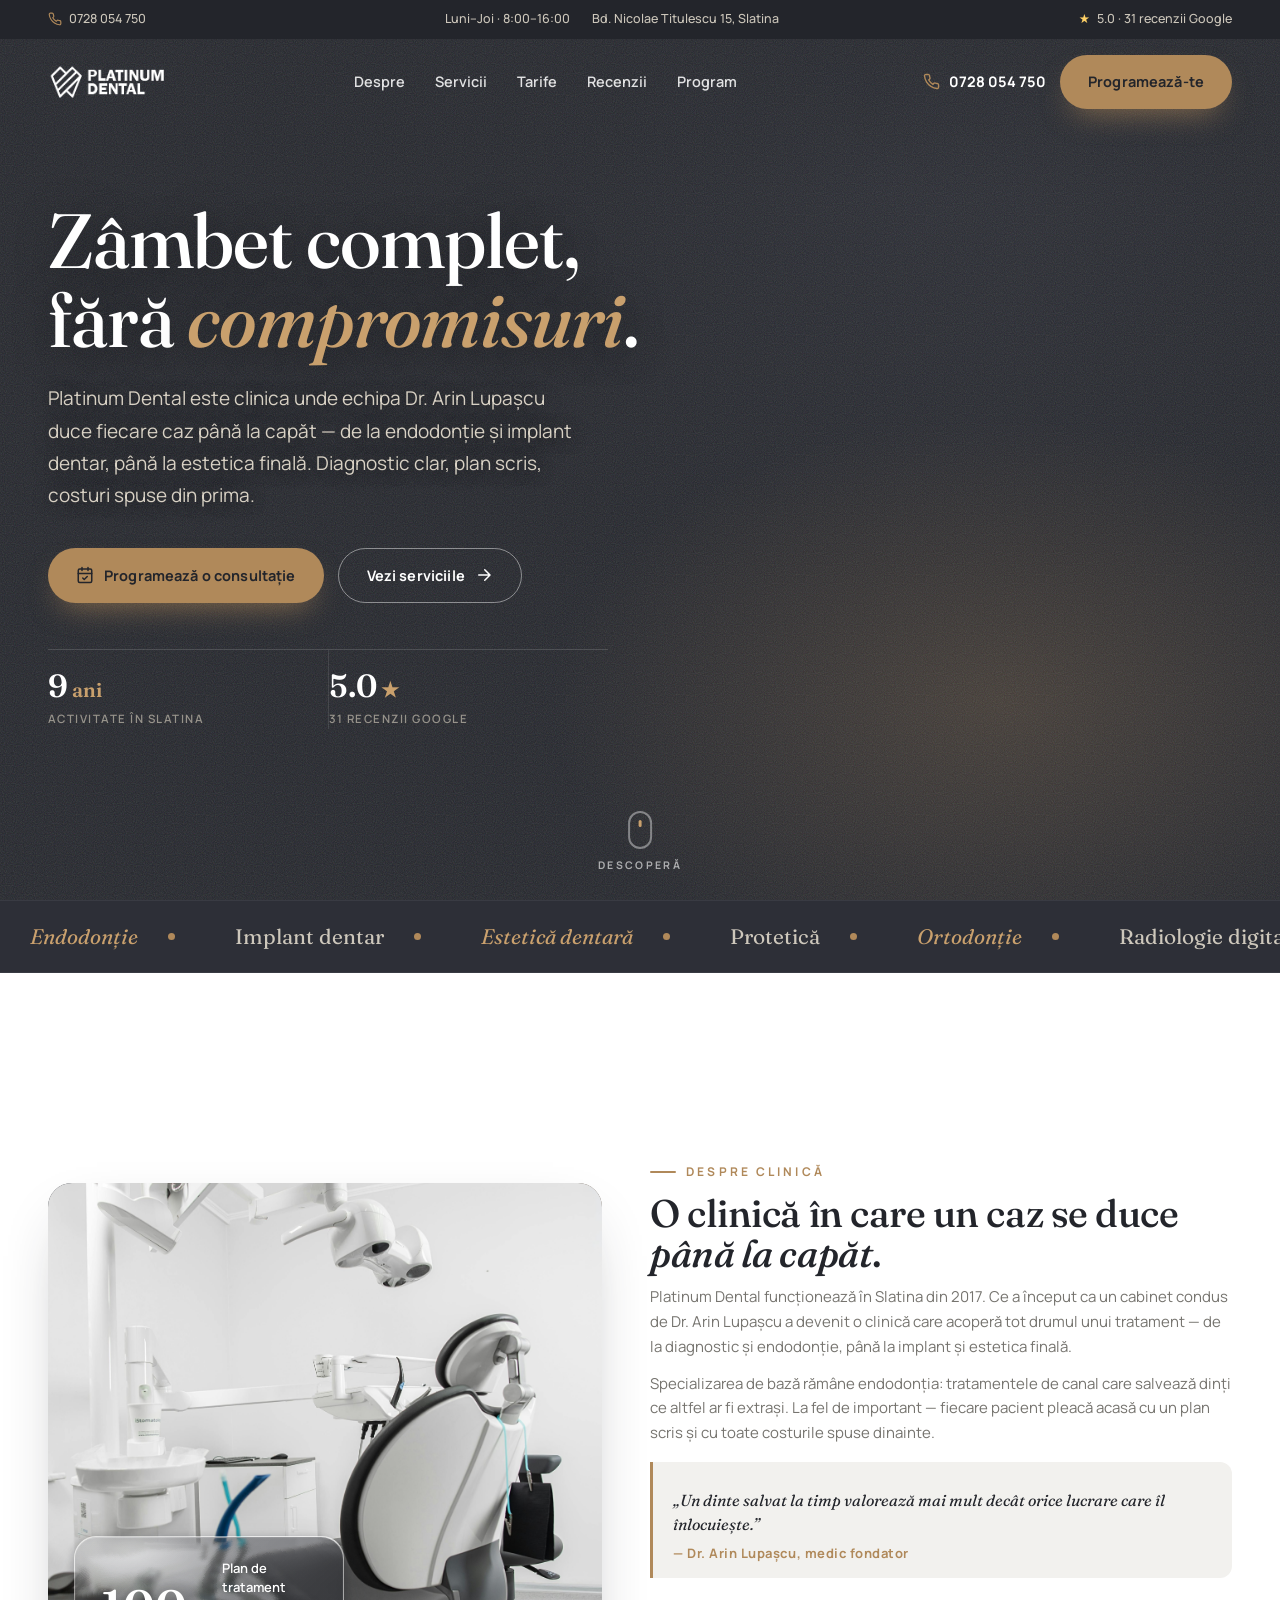
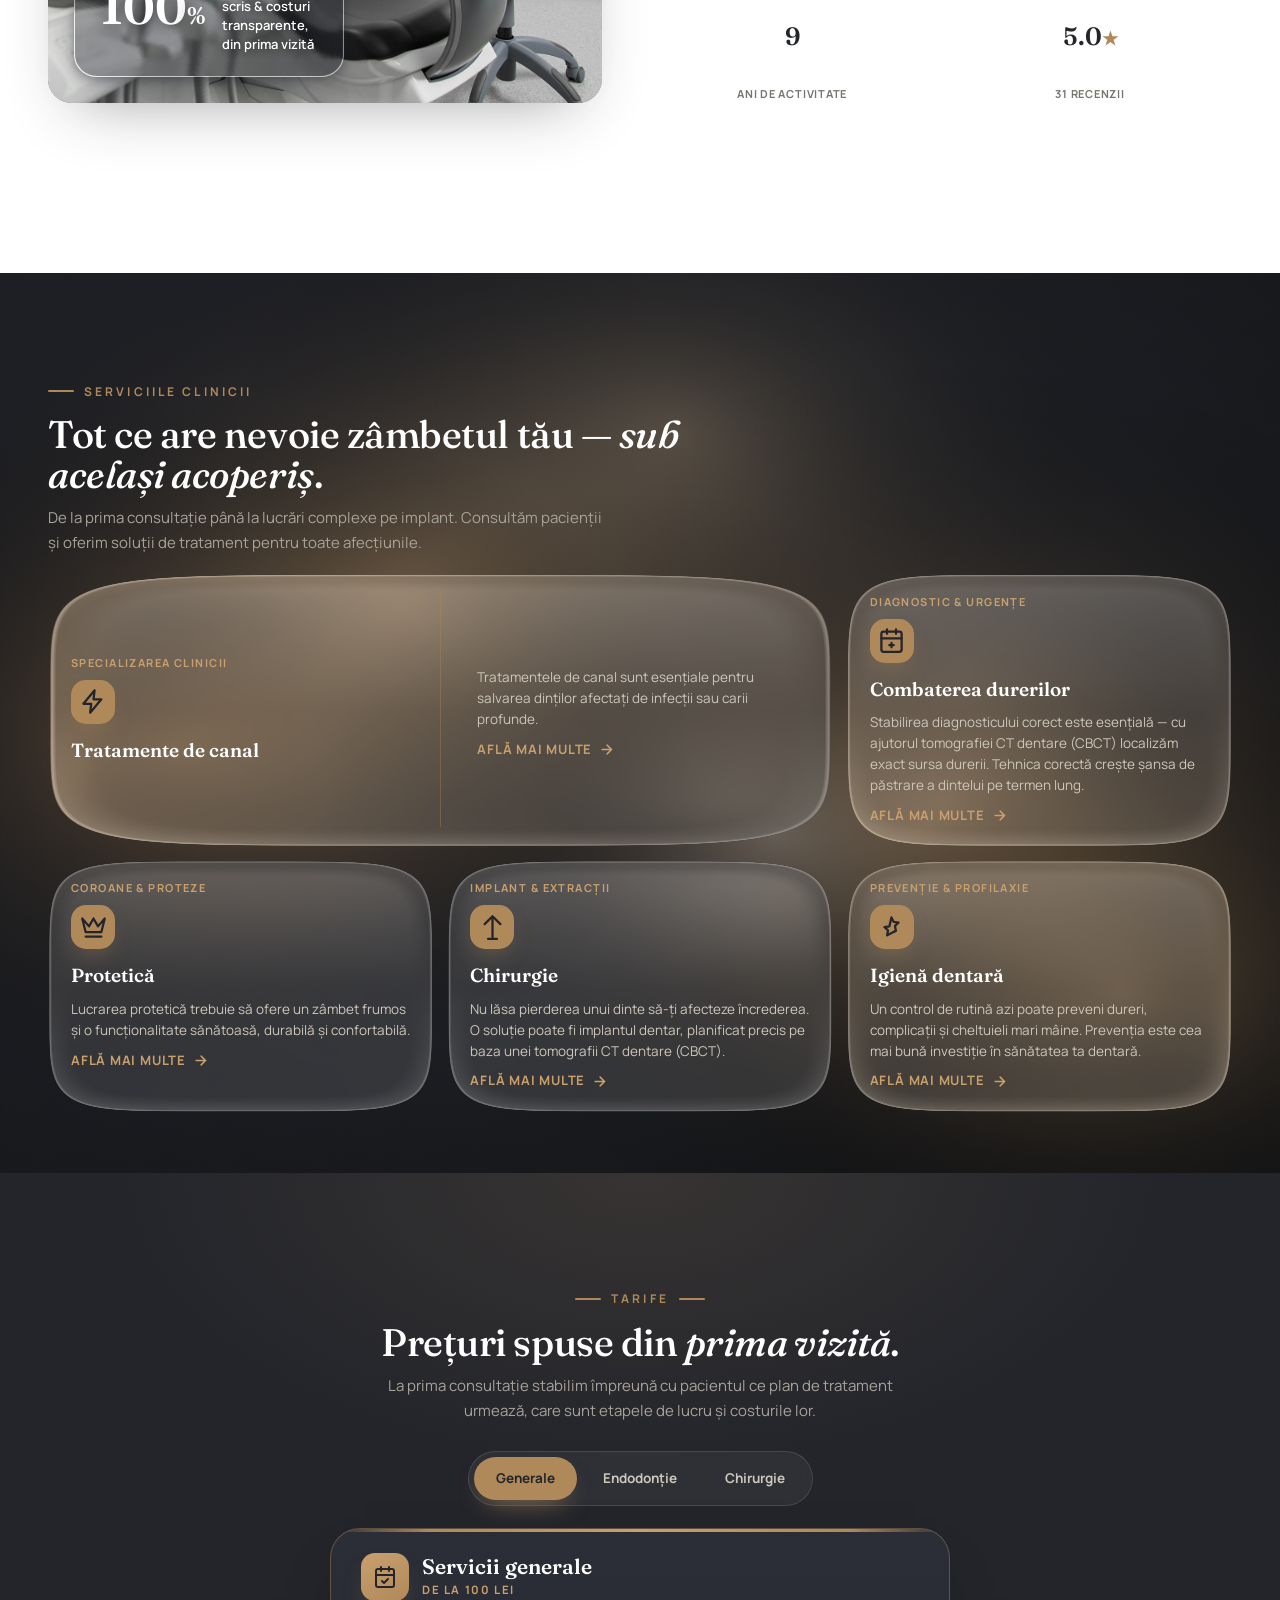
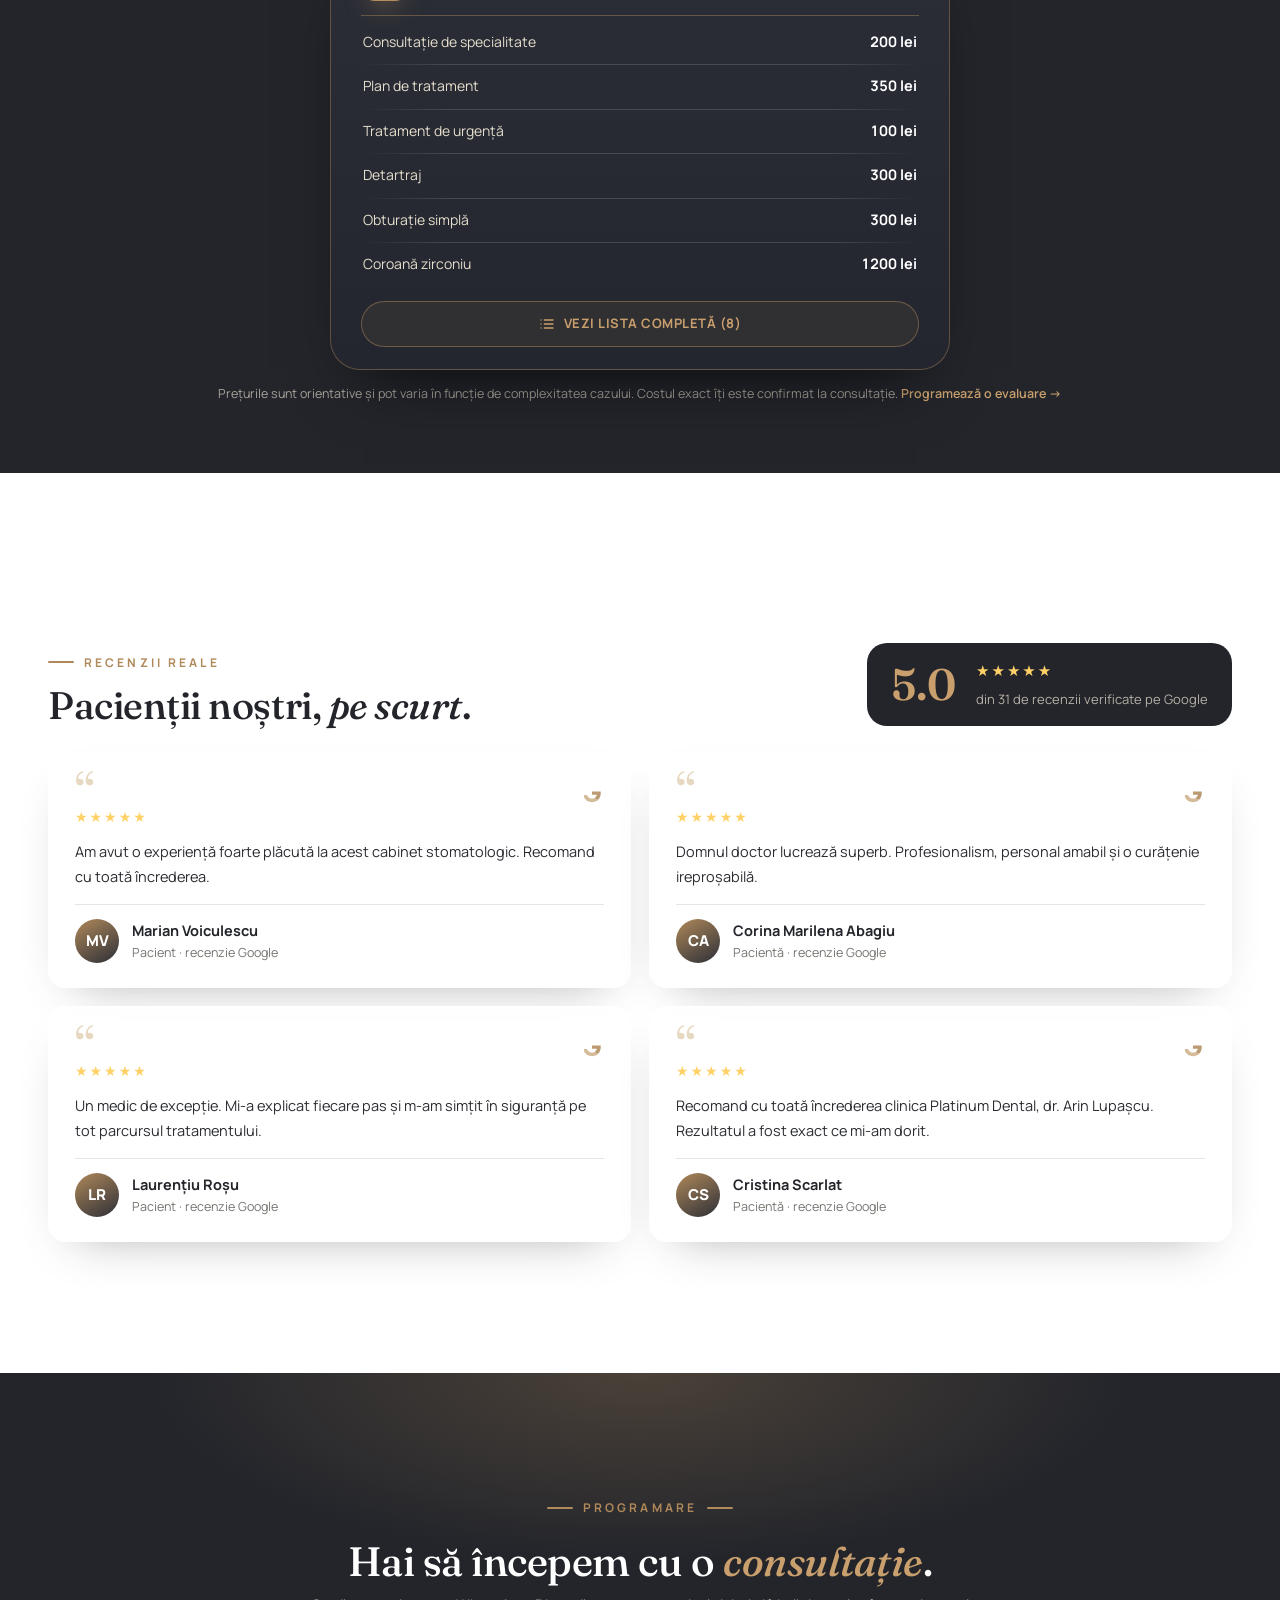
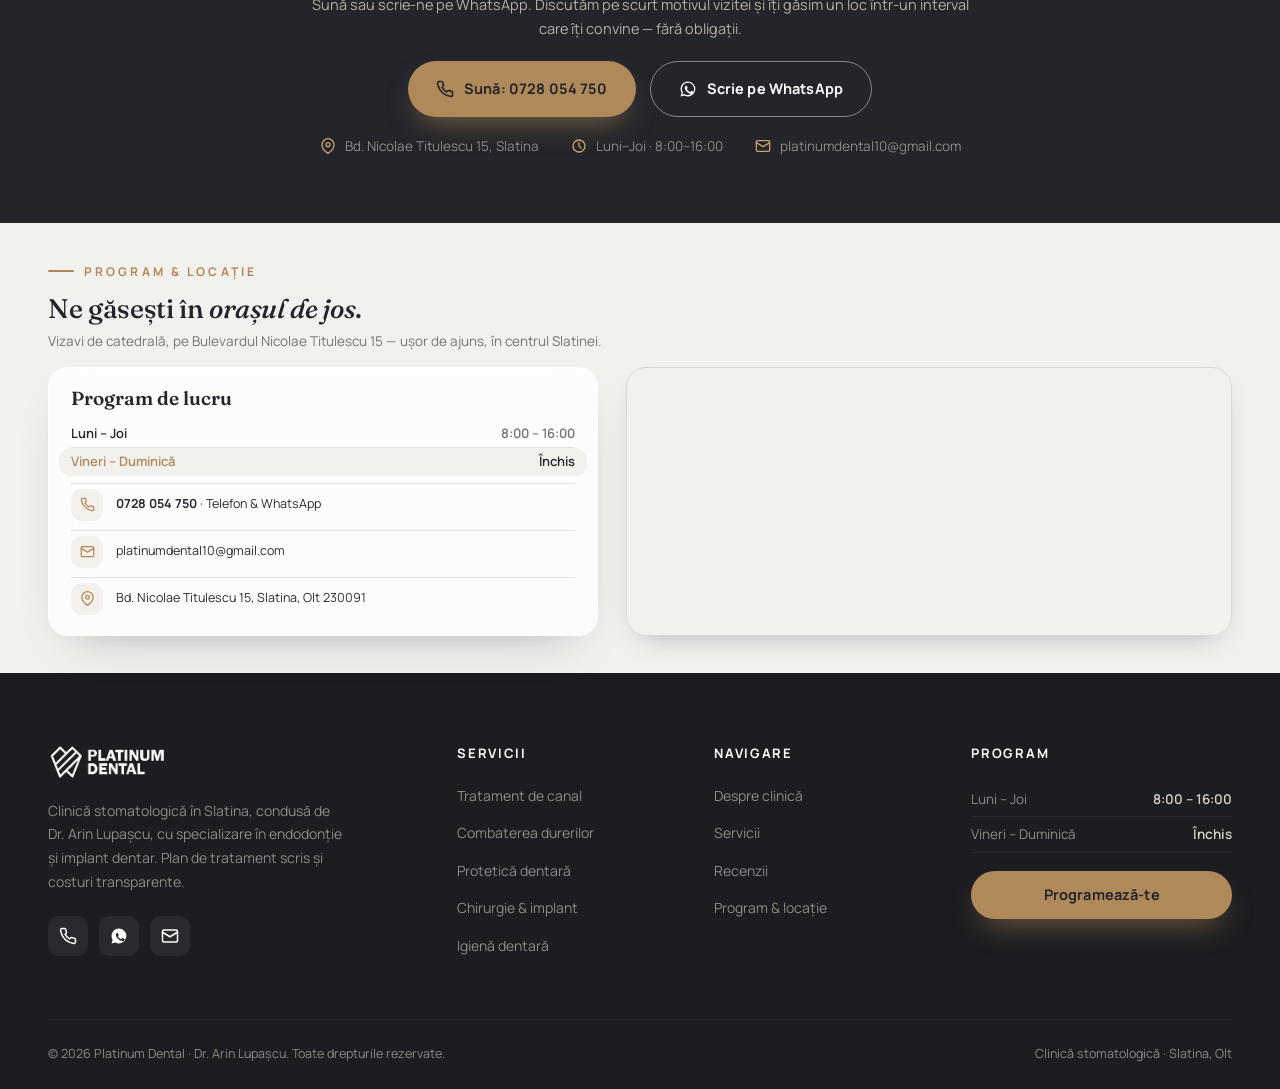
==== index.html @ abcebf3c "Mobile: frame the whole tooth in the hero video Shift hero video object-position to 72% on mobile so" ====
<!doctype html>
<html lang="ro">
<head>
<meta charset="utf-8">
<meta name="viewport" content="width=device-width, initial-scale=1, viewport-fit=cover">

<!-- ───────── SEO ───────── -->
<title>Platinum Dental Slatina — Clinică stomatologică Dr. Arin Lupașcu | 0728 054 750</title>
<meta name="description" content="Platinum Dental — clinică stomatologică în Slatina, Olt. Specializare în endodonție, implant dentar, estetică și ortodonție. Plan de tratament scris, costuri transparente. Programări: 0728 054 750.">
<meta name="keywords" content="Platinum Dental Slatina, clinica stomatologica Slatina, dentist Slatina, Arin Lupascu, endodontie Slatina, implant dentar Olt, estetica dentara, ortodontie Slatina, tratament de canal, radiologie dentara">
<meta name="robots" content="index,follow,max-image-preview:large">
<meta name="author" content="Platinum Dental">
<meta name="theme-color" content="#23252b">
<link rel="canonical" href="https://platinumdental.ro/">

<meta property="og:type" content="website">
<meta property="og:locale" content="ro_RO">
<meta property="og:site_name" content="Platinum Dental">
<meta property="og:title" content="Platinum Dental Slatina — Zâmbet complet, fără compromisuri">
<meta property="og:description" content="Clinică stomatologică în Slatina condusă de Dr. Arin Lupașcu. Endodonție, implant dentar, estetică și ortodonție — diagnostic clar și costuri transparente.">
<meta property="og:url" content="https://platinumdental.ro/">

<meta name="twitter:card" content="summary_large_image">
<meta name="twitter:title" content="Platinum Dental Slatina — Clinică stomatologică">
<meta name="twitter:description" content="Specializare în endodonție, implant dentar și estetică dentară. Programări: 0728 054 750.">

<link rel="icon" href="data:image/svg+xml,<svg xmlns='http://www.w3.org/2000/svg' viewBox='0 0 24 24'><path fill='%239e3a31' d='M7.5 2C5 2 3 4 3 7c0 2 .6 3.7 1.3 5.5.6 1.6.9 3.3 1.1 5 .2 1.6.4 3.4 1.6 3.4 1 0 1.2-1.4 1.5-2.8l.9-4c.05-.22.4-.22.45 0l.9 4c.3 1.4.5 2.8 1.5 2.8 1.2 0 1.4-1.8 1.6-3.4.2-1.7.5-3.4 1.1-5C18.4 10.7 19 9 19 7c0-3-2-5-4.5-5-1.7 0-2.7.8-3.5 1.5C10.2 2.8 9.2 2 7.5 2z'/></svg>">

<!-- ───────── Fonts ───────── -->
<link rel="preconnect" href="https://fonts.googleapis.com">
<link rel="preconnect" href="https://fonts.gstatic.com" crossorigin>
<link href="https://fonts.googleapis.com/css2?family=Fraunces:ital,opsz,wght@0,9..144,400;0,9..144,500;0,9..144,600;1,9..144,500&family=Manrope:wght@300;400;500;600;700;800&display=swap" rel="stylesheet">

<style>
/* ═══════════════ TOKENS ═══════════════ */
:root{
  --ink:#23252b;        /* gri antracit — text + dark bg */
  --teal-d:#2d2f37;     /* anthracite panel */
  --teal-d2:#373a44;
  --turq:#b0895a;       /* bronz periat — primary accent */
  --turq-br:#c9a06d;    /* bright brushed bronze */
  --aqua:#cdb088;       /* light bronze */
  --aqua-s:#e6d8c1;     /* soft bronze */
  --ice:#f2f1ee;        /* light warm-grey section bg */
  --ice-2:#f8f7f4;      /* lighter */
  --paper:#ffffff;
  --red:#9e3a31;        /* subtle red — logo accent */
  --text:#2a2c31;
  --muted:#76746f;
  --line:rgba(45,47,55,.12);
  --line-d:rgba(255,255,255,.14);
  --shadow:0 24px 60px -28px rgba(35,37,43,.45);
  --shadow-s:0 12px 30px -16px rgba(35,37,43,.4);
  --r:18px;
  --rg:30px;            /* liquid-glass card radius — must match uRadius in the WebGL script */
  --maxw:1240px;
}

/* ═══════════════ RESET ═══════════════ */
*{margin:0;padding:0;box-sizing:border-box}
html{scroll-behavior:smooth;-webkit-text-size-adjust:100%}
body{
  font-family:"Manrope",system-ui,-apple-system,Segoe UI,sans-serif;
  background:var(--paper);color:var(--text);
  line-height:1.65;font-size:16px;font-weight:400;
  -webkit-font-smoothing:antialiased;overflow-x:hidden;
}
img,video,iframe{display:block;max-width:100%}
a{color:inherit;text-decoration:none}
button{font:inherit;cursor:pointer;border:0;background:none}
ul{list-style:none}
::selection{background:var(--turq);color:#fff}
:focus-visible{outline:3px solid var(--turq);outline-offset:3px;border-radius:4px}

/* ═══════════════ TYPE ═══════════════ */
.display{font-family:"Fraunces",Georgia,serif;font-weight:500;line-height:1.04;letter-spacing:-.012em}
.serif-i{font-family:"Fraunces",Georgia,serif;font-style:italic;font-weight:500}
.eyebrow{
  font-size:12px;font-weight:700;letter-spacing:.26em;text-transform:uppercase;
  color:var(--turq);display:inline-flex;align-items:center;gap:10px;
}
.eyebrow::before{content:"";width:26px;height:2px;background:var(--turq);border-radius:2px}
.eyebrow.center{justify-content:center}
.eyebrow.center::after{content:"";width:26px;height:2px;background:var(--turq);border-radius:2px}

/* ═══════════════ LAYOUT ═══════════════ */
.wrap{width:100%;max-width:var(--maxw);margin:0 auto;padding:0 28px}
section{position:relative}
section[id]{scroll-margin-top:94px}
.band{padding:108px 0}
.band-tight{padding:80px 0}
.sec-head{max-width:680px;margin-bottom:54px}
.sec-head.center{margin-left:auto;margin-right:auto;text-align:center}
.sec-head h2{font-size:clamp(32px,4.3vw,54px);margin:20px 0 0;color:var(--ink)}
.sec-head p{margin-top:18px;color:var(--muted);font-size:17px;max-width:560px}
.sec-head.center p{margin-left:auto;margin-right:auto}
.dark-sec{background:var(--ink);color:#e3ddd0}
.dark-sec h2{color:#fff}
.dark-sec .sec-head p{color:#a8a39a}
.ice-sec{background:var(--ice)}

/* ═══════════════ BUTTONS ═══════════════ */
.btn{
  display:inline-flex;align-items:center;gap:10px;justify-content:center;
  padding:15px 28px;border-radius:999px;font-weight:700;font-size:14.5px;
  letter-spacing:.01em;transition:transform .25s cubic-bezier(.2,.7,.2,1),
  box-shadow .25s,background .25s,color .25s;white-space:nowrap;cursor:pointer;
}
.btn svg{width:18px;height:18px;flex:none}
.btn-turq{background:var(--turq);color:#23252b;box-shadow:0 14px 30px -12px rgba(176,137,90,.7)}
.btn-turq:hover{background:var(--turq-br);transform:translateY(-3px);box-shadow:0 20px 38px -12px rgba(176,137,90,.85)}
.btn-solid{background:var(--ink);color:#fff}
.btn-solid:hover{background:var(--teal-d2);transform:translateY(-3px);box-shadow:var(--shadow-s)}
.btn-ghost{background:transparent;border:1.5px solid rgba(255,255,255,.45);color:#fff}
.btn-ghost:hover{background:rgba(255,255,255,.12);border-color:#fff;transform:translateY(-3px)}
.btn-ghost-d{background:transparent;border:1.5px solid var(--line);color:var(--ink)}
.btn-ghost-d:hover{border-color:var(--turq);color:var(--turq);transform:translateY(-3px)}

/* ═══════════════ HEADER ═══════════════ */
.header{position:fixed;inset:0 0 auto;z-index:90;transition:background .35s,box-shadow .35s}
.topbar{
  background:var(--ink);color:#cdc7bb;font-size:12.5px;font-weight:500;
  overflow:hidden;transition:max-height .4s ease,padding .4s ease;max-height:48px;
}
.topbar-in{display:flex;align-items:center;justify-content:space-between;
  max-width:var(--maxw);margin:0 auto;padding:9px 28px;gap:18px}
.topbar a{display:inline-flex;align-items:center;gap:7px;transition:color .2s}
.topbar a:hover{color:var(--turq-br)}
.topbar svg{width:14px;height:14px;color:var(--turq)}
.topbar .tb-mid{display:flex;gap:22px}
.topbar .star{color:#ffd166}

.nav{display:flex;align-items:center;justify-content:space-between;
  max-width:var(--maxw);margin:0 auto;padding:16px 28px;transition:padding .35s}
.brand{display:flex;align-items:center;gap:13px}
.brand-mark{
  width:46px;height:46px;border-radius:13px;display:grid;place-items:center;
  background:linear-gradient(150deg,var(--turq),var(--teal-d));flex:none;
  box-shadow:0 8px 20px -8px rgba(176,137,90,.7);
}
.brand-mark svg{width:25px;height:25px;color:#fff}
.brand-logo{height:38px;width:auto;display:block;
  filter:brightness(0) invert(1);transition:filter .35s}
.header.scrolled .brand-logo{filter:none}
.brand-tx b{font-family:"Fraunces",serif;font-weight:600;font-size:20px;
  line-height:1;display:block;color:#fff;transition:color .35s}
.brand-tx span{font-size:10px;font-weight:700;letter-spacing:.24em;
  text-transform:uppercase;color:var(--aqua);transition:color .35s}

.nav-links{display:flex;align-items:center;gap:30px}
.nav-links a{font-size:14.5px;font-weight:600;color:rgba(255,255,255,.86);
  position:relative;padding:4px 0;transition:color .25s}
.nav-links a::after{content:"";position:absolute;left:0;bottom:-2px;width:0;height:2px;
  background:var(--turq);border-radius:2px;transition:width .28s}
.nav-links a:hover{color:#fff}
.nav-links a:hover::after{width:100%}
.nav-cta{display:flex;align-items:center;gap:14px}
.nav-phone{display:inline-flex;align-items:center;gap:9px;font-weight:700;
  font-size:14.5px;color:#fff;transition:color .35s}
.nav-phone svg{width:17px;height:17px;color:var(--turq)}

/* header — scrolled state */
.header.scrolled{background:rgba(255,255,255,.96);
  backdrop-filter:blur(14px);-webkit-backdrop-filter:blur(14px);
  box-shadow:0 10px 36px -22px rgba(35,37,43,.55)}
.header.scrolled .topbar{max-height:0;padding:0}
.header.scrolled .nav{padding-top:12px;padding-bottom:12px}
.header.scrolled .brand-tx b{color:var(--ink)}
.header.scrolled .brand-tx span{color:var(--turq)}
.header.scrolled .nav-links a{color:var(--text)}
.header.scrolled .nav-phone{color:var(--ink)}

.burger{display:none;width:44px;height:44px;border-radius:11px;
  background:rgba(255,255,255,.14);place-items:center}
.burger span{display:block;width:20px;height:2px;background:#fff;border-radius:2px;
  position:relative;transition:.3s}
.burger span::before,.burger span::after{content:"";position:absolute;left:0;
  width:20px;height:2px;background:#fff;border-radius:2px;transition:.3s}
.burger span::before{top:-6px}.burger span::after{top:6px}
.header.scrolled .burger{background:var(--ice)}
.header.scrolled .burger span,
.header.scrolled .burger span::before,
.header.scrolled .burger span::after{background:var(--ink)}

/* mobile menu */
.mmenu{position:fixed;inset:0;z-index:100;background:var(--ink);
  display:flex;flex-direction:column;padding:30px 28px;
  transform:translateX(100%);transition:transform .4s cubic-bezier(.4,0,.2,1)}
.mmenu.open{transform:none}
.mmenu-top{display:flex;justify-content:space-between;align-items:center;margin-bottom:30px}
.mmenu-close{width:44px;height:44px;border-radius:11px;background:rgba(255,255,255,.1);
  color:#fff;display:grid;place-items:center;font-size:24px}
.mmenu nav{display:flex;flex-direction:column;gap:4px}
.mmenu nav a{font-family:"Fraunces",serif;font-size:30px;color:#fff;
  padding:13px 0;border-bottom:1px solid rgba(255,255,255,.08)}
.mmenu nav a span{color:var(--turq);font-size:14px;font-family:"Manrope",sans-serif;
  margin-right:14px;vertical-align:middle}
.mmenu .btn{margin-top:26px}
.mmenu-info{margin-top:auto;color:#8e8b83;font-size:13.5px;line-height:1.9}
.mmenu-info b{color:#fff}

/* ═══════════════ HERO ═══════════════ */
.hero{position:relative;min-height:100vh;min-height:100svh;
  display:flex;align-items:center;background:var(--ink);overflow:hidden;isolation:isolate}
.hero-media{position:absolute;inset:0;z-index:0;background:
  radial-gradient(60% 60% at 70% 20%,#2d2f37 0%,var(--ink) 70%)}
.hero-media video{position:absolute;inset:0;width:100%;height:100%;
  object-fit:cover;object-position:center;
  filter:saturate(.92) contrast(1.06) brightness(.78);
  animation:heroZoom 26s ease-in-out infinite alternate}
@keyframes heroZoom{from{transform:scale(1.03)}to{transform:scale(1.13)}}
/* legibility veils */
.hero-media::after{content:"";position:absolute;inset:0;background:
  linear-gradient(105deg,rgba(35,37,43,.93) 0%,rgba(35,37,43,.74) 38%,rgba(35,37,43,.32) 72%,rgba(35,37,43,.55) 100%)}
.hero-media::before{content:"";position:absolute;inset:0;z-index:1;background:
  linear-gradient(180deg,rgba(35,37,43,.85) 0%,transparent 22%,transparent 60%,rgba(35,37,43,.95) 100%)}
.hero-tint{position:absolute;inset:0;z-index:1;pointer-events:none;background:
  radial-gradient(50% 45% at 78% 78%,rgba(176,137,90,.22),transparent 70%)}
.hero-grain{position:absolute;inset:0;z-index:1;pointer-events:none;opacity:.5;
  background-image:url("data:image/svg+xml,%3Csvg xmlns='http://www.w3.org/2000/svg' width='120' height='120'%3E%3Cfilter id='n'%3E%3CfeTurbulence type='fractalNoise' baseFrequency='.9' numOctaves='2'/%3E%3C/filter%3E%3Crect width='100%25' height='100%25' filter='url(%23n)' opacity='.35'/%3E%3C/svg%3E")}

.hero-inner{position:relative;z-index:5;display:block;
  padding-top:150px;padding-bottom:120px;width:100%}
.hero-copy{max-width:680px}
.hero h1{font-size:clamp(42px,6vw,88px);color:#fff;margin:0 0 22px;
  text-shadow:0 4px 40px rgba(0,0,0,.4)}
.hero h1 .serif-i{color:var(--turq-br)}
.hero-sub{font-size:clamp(16px,1.5vw,19px);color:#d8d1c4;max-width:540px;
  line-height:1.7;text-shadow:0 2px 16px rgba(0,0,0,.5)}
.hero-ctas{display:flex;flex-wrap:wrap;gap:14px;margin-top:36px}
.hero-trust{display:flex;gap:0;margin-top:46px;flex-wrap:wrap;
  border-top:1px solid rgba(255,255,255,.14);max-width:560px}
.hero-trust>div{flex:1 1 0;min-width:120px;padding:20px 22px 0 0;
  border-right:1px solid rgba(255,255,255,.1)}
.hero-trust>div:last-child{border-right:0}
.hero-trust .v{font-family:"Fraunces",serif;font-size:32px;font-weight:600;
  color:#fff;line-height:1}
.hero-trust .v i{font-style:normal;color:var(--turq-br);font-size:20px}
.hero-trust .k{font-size:11.5px;font-weight:600;letter-spacing:.13em;
  text-transform:uppercase;color:#97938b;margin-top:8px}

/* hero glass card */
.hero-card{
  background:rgba(255,255,255,.09);border:1px solid rgba(255,255,255,.2);
  border-radius:22px;padding:30px;backdrop-filter:blur(20px) saturate(1.3);
  -webkit-backdrop-filter:blur(20px) saturate(1.3);
  box-shadow:0 40px 80px -34px rgba(0,0,0,.7),inset 0 1px 0 rgba(255,255,255,.22);
}
.status{display:flex;align-items:center;gap:10px;font-size:13px;font-weight:700;
  letter-spacing:.04em;text-transform:uppercase;color:#fff}
.status .dot{width:9px;height:9px;border-radius:50%;background:#3ad28a;
  box-shadow:0 0 0 5px rgba(58,210,138,.22);animation:pulse 2.6s infinite}
.status.shut .dot{background:#ff8d6b;box-shadow:0 0 0 5px rgba(255,141,107,.2);animation:none}
@keyframes pulse{0%,100%{box-shadow:0 0 0 4px rgba(58,210,138,.28)}50%{box-shadow:0 0 0 9px rgba(58,210,138,0)}}
.hero-card .rating{display:flex;align-items:center;gap:10px;margin-top:20px}
.hero-card .stars{color:#ffd166;letter-spacing:2px;font-size:15px}
.hero-card .rating b{font-size:18px;color:#fff}
.hero-card .rating span{font-size:13px;color:#b6b0a5}
.hero-card hr{border:0;border-top:1px solid rgba(255,255,255,.16);margin:20px 0}
.hero-card .phone-lg{display:flex;align-items:center;gap:13px;color:#fff}
.hero-card .phone-lg .ic{width:44px;height:44px;border-radius:12px;flex:none;
  background:var(--turq);display:grid;place-items:center}
.hero-card .phone-lg .ic svg{width:20px;height:20px;color:#23252b}
.hero-card .phone-lg .num{font-family:"Fraunces",serif;font-size:23px;
  font-weight:600;color:#fff;line-height:1.1}
.hero-card .phone-lg .lbl{font-size:11.5px;color:#b6b0a5;font-weight:600;
  letter-spacing:.08em;text-transform:uppercase}
.hero-card .today{margin-top:18px;font-size:13.5px;color:#cdc7bb;
  display:flex;align-items:center;gap:9px}
.hero-card .today svg{width:16px;height:16px;color:var(--turq-br);flex:none}
.hero-card .today b{color:#fff}

.scroll-cue{position:absolute;left:50%;bottom:26px;transform:translateX(-50%);
  z-index:6;display:flex;flex-direction:column;align-items:center;gap:8px;
  font-size:10.5px;font-weight:700;letter-spacing:.22em;text-transform:uppercase;
  color:rgba(255,255,255,.6)}
.scroll-cue .mouse{width:24px;height:38px;border:2px solid rgba(255,255,255,.4);
  border-radius:14px;position:relative}
.scroll-cue .mouse::after{content:"";position:absolute;left:50%;top:7px;
  width:3px;height:7px;background:var(--turq-br);border-radius:2px;
  transform:translateX(-50%);animation:wheel 1.7s infinite}
@keyframes wheel{0%{opacity:0;transform:translate(-50%,0)}40%{opacity:1}
  80%,100%{opacity:0;transform:translate(-50%,11px)}}

/* ═══════════════ MARQUEE ═══════════════ */
.marquee{background:var(--teal-d);overflow:hidden;
  border-top:1px solid rgba(255,255,255,.06);
  border-bottom:1px solid rgba(255,255,255,.06);padding:18px 0}
.marquee-track{display:flex;gap:0;width:max-content;
  animation:slide 36s linear infinite}
.marquee-track span{font-family:"Fraunces",serif;font-size:21px;color:#cdc7bb;
  padding:0 30px;display:flex;align-items:center;gap:30px;white-space:nowrap}
.marquee-track span::after{content:"";width:7px;height:7px;border-radius:50%;
  background:var(--turq)}
.marquee-track span.hot{color:var(--turq-br);font-style:italic}
@keyframes slide{to{transform:translateX(-50%)}}

/* ═══════════════ DESPRE ═══════════════ */
.about-grid{display:grid;grid-template-columns:1fr 1.05fr;gap:64px;align-items:center}
.shot{position:relative;border-radius:24px;overflow:hidden;
  background:linear-gradient(150deg,var(--teal-d),var(--turq));
  box-shadow:var(--shadow)}
.shot img,.shot video{width:100%;height:100%;object-fit:cover}
.shot.noimg::before{content:"";position:absolute;inset:0;
  background-image:radial-gradient(circle at 30% 30%,rgba(255,255,255,.16),transparent 45%)}
.shot.noimg svg{position:absolute;left:50%;top:50%;width:120px;height:120px;
  color:rgba(255,255,255,.5);transform:translate(-50%,-50%)}
.about-shot{aspect-ratio:4/5}
.about-badge{position:absolute;left:26px;bottom:26px;
  border-radius:22px;padding:22px 26px;
  display:flex;align-items:center;gap:16px;max-width:270px;
  isolation:isolate;
  border:1px solid rgba(255,255,255,.5);
  box-shadow:
    0 22px 48px -18px rgba(35,37,43,.72),
    0 3px 10px rgba(35,37,43,.34),
    inset 0 1px 1px rgba(255,255,255,.85),
    inset 0 -14px 26px -24px rgba(255,255,255,.45)}
.about-badge::before{content:"";position:absolute;inset:0;z-index:-1;
  border-radius:inherit;
  background:linear-gradient(140deg,
    rgba(44,46,53,.36) 0%,rgba(40,42,49,.48) 52%,rgba(33,35,41,.58) 100%)}
.about-badge::after{content:"";position:absolute;inset:0;z-index:-1;
  border-radius:inherit;pointer-events:none;
  background:
    radial-gradient(62% 48% at 22% 12%,rgba(255,255,255,.55),transparent 72%),
    linear-gradient(140deg,rgba(255,255,255,.24) 0%,transparent 30%)}
.about-badge .num{font-family:"Fraunces",serif;font-size:48px;font-weight:600;
  color:#fff;line-height:.9;text-shadow:0 2px 18px rgba(16,17,20,.72)}
.about-badge .tx{font-size:13px;color:#fff;font-weight:600;
  line-height:1.45;text-shadow:0 1px 10px rgba(16,17,20,.85)}
.about-body h2{font-size:clamp(32px,4.3vw,52px);color:var(--ink);margin:18px 0 0}
.about-body p{margin-top:18px;color:var(--muted);font-size:16.5px}
.about-quote{margin-top:26px;padding:22px 26px;background:var(--ice);
  border-left:3px solid var(--turq);border-radius:0 14px 14px 0}
.about-quote p{margin:0;font-family:"Fraunces",serif;font-style:italic;
  font-size:18.5px;color:var(--ink);line-height:1.5}
.about-quote cite{display:block;margin-top:12px;font-style:normal;font-size:13px;
  font-weight:700;letter-spacing:.04em;color:var(--turq)}
.about-stats{display:grid;grid-template-columns:repeat(2,1fr);gap:18px;margin-top:32px}
.about-stats div{padding:18px 14px;border-radius:14px;background:var(--ice-2);
  border:1px solid var(--line);text-align:center}
.about-stats .v{font-family:"Fraunces",serif;font-size:30px;font-weight:600;
  color:var(--ink);line-height:1}
.about-stats .v i{font-style:normal;color:var(--turq);font-size:18px}
.about-stats .k{font-size:11px;font-weight:700;letter-spacing:.07em;
  text-transform:uppercase;color:var(--muted);margin-top:8px}

/* ═══════════════ PROMISE ═══════════════ */
.promise{display:grid;grid-template-columns:repeat(4,1fr);gap:22px}
.promise-card{background:var(--paper);border:1px solid var(--line);
  border-radius:var(--r);padding:30px 26px;transition:transform .3s,box-shadow .3s}
.promise-card:hover{transform:translateY(-6px);box-shadow:var(--shadow);
  border-color:transparent}
.promise-ic{width:54px;height:54px;border-radius:15px;display:grid;place-items:center;
  background:linear-gradient(150deg,var(--aqua-s),var(--ice));margin-bottom:20px}
.promise-ic svg{width:26px;height:26px;color:var(--teal-d)}
.promise-card h3{font-family:"Fraunces",serif;font-size:21px;font-weight:600;
  color:var(--ink)}
.promise-card p{margin-top:10px;font-size:14.5px;color:var(--muted);line-height:1.65}

/* ═══════════════ SERVICII ═══════════════ */
.svc-grid{display:grid;grid-template-columns:repeat(3,1fr);gap:24px}
.svc{position:relative;background:var(--paper);border:1px solid var(--line);
  border-radius:var(--rg);padding:34px 30px;overflow:hidden;
  transition:transform .32s cubic-bezier(.2,.7,.2,1),box-shadow .32s,border-color .32s}
.svc:hover{transform:translateY(-8px);box-shadow:var(--shadow);border-color:transparent}
.svc .no{position:absolute;right:22px;top:14px;font-family:"Fraunces",serif;
  font-size:62px;font-weight:600;color:var(--ice);line-height:1;
  transition:color .32s;z-index:0}
.svc:hover .no{color:#e3ddd0}
.svc-ic{position:relative;z-index:1;width:56px;height:56px;border-radius:15px;
  background:linear-gradient(150deg,var(--turq),var(--teal-d));
  display:grid;place-items:center;box-shadow:0 12px 24px -12px rgba(176,137,90,.7)}
.svc-ic svg{width:27px;height:27px;color:#fff}
.svc h3{position:relative;z-index:1;font-family:"Fraunces",serif;font-size:23px;
  font-weight:600;color:var(--ink);margin-top:22px}
.svc p{position:relative;z-index:1;margin-top:10px;font-size:14.5px;
  color:var(--muted);line-height:1.66}
.svc .more{position:relative;z-index:1;margin-top:18px;display:inline-flex;
  align-items:center;gap:7px;font-size:13px;font-weight:700;color:var(--turq);
  text-transform:uppercase;letter-spacing:.06em;opacity:0;transform:translateX(-6px);
  transition:opacity .3s,transform .3s}
.svc:hover .more{opacity:1;transform:none}
.svc .more svg{width:15px;height:15px}
/* featured service — spans two grid columns */
.svc.feat{grid-column:span 2;background:linear-gradient(155deg,var(--teal-d),var(--ink));
  border-color:transparent}
.svc.feat .feat-head,.svc.feat .feat-body{position:relative;z-index:1}
.svc.feat .no{color:rgba(255,255,255,.06)}
.svc.feat:hover .no{color:rgba(255,255,255,.1)}
.svc.feat h3{color:#fff}
.svc.feat p{color:#b6b0a5;font-size:15.5px}
.svc.feat .svc-ic{background:var(--turq)}
.svc.feat .svc-ic svg{color:#23252b}
.svc.feat .tag{position:relative;z-index:1;display:inline-block;margin-bottom:4px;
  font-size:11px;font-weight:700;letter-spacing:.13em;text-transform:uppercase;
  color:var(--turq-br)}
.svc.feat .more{opacity:1;transform:none;margin-top:16px}
@media(min-width:761px){
  .svc.feat{display:grid;grid-template-columns:1fr 1fr;gap:0}
  .svc.feat .feat-head,.svc.feat .feat-body{display:flex;flex-direction:column;
    justify-content:center}
  .svc.feat .feat-head{padding-right:36px}
  .svc.feat .feat-body{padding-left:36px;border-left:1px solid rgba(176,137,90,.34)}
  .svc.feat h3{margin-top:16px}
}
/* services on a dark band — reuses the Specializări card theme */
.dark-sec .svc{background:rgba(255,255,255,.04);border-color:rgba(255,255,255,.1)}
.dark-sec .svc h3{color:#fff}
.dark-sec .svc p{color:#b6b0a5}
.dark-sec .svc .no{color:rgba(255,255,255,.05)}
.dark-sec .svc:hover{box-shadow:0 40px 70px -32px rgba(0,0,0,.6)}
.dark-sec .svc:hover .no{color:rgba(255,255,255,.09)}
.dark-sec .svc.feat{border-color:rgba(255,255,255,.12)}

/* ═══════════════ TARIFE ═══════════════ */
@keyframes priceFloat{0%,100%{transform:translateY(0)}50%{transform:translateY(-9px)}}
@keyframes priceFade{from{opacity:0}to{opacity:1}}
@keyframes pricePop{from{opacity:0;transform:translateY(16px)}to{opacity:1;transform:none}}

/* segmented category tabs */
.price-tabs{display:flex;justify-content:center;margin-bottom:32px}
.price-tabs-in{display:inline-flex;gap:4px;padding:5px;border-radius:999px;
  background:rgba(255,255,255,.05);border:1px solid rgba(255,255,255,.12);
  -webkit-backdrop-filter:blur(10px);backdrop-filter:blur(10px)}
.price-tab{display:inline-flex;align-items:center;justify-content:center;
  white-space:nowrap;padding:12px 26px;border-radius:999px;cursor:pointer;
  font-weight:700;font-size:14px;color:#cdc7bb;
  transition:background .3s,color .3s,box-shadow .3s}
.price-tab:hover{color:#fff}
.price-tab[aria-selected="true"]{background:var(--turq);color:#23252b;
  box-shadow:0 12px 26px -12px rgba(176,137,90,.85)}

/* one dark-glass panel, swapped per tab */
.price-stage{max-width:620px;margin:0 auto}
.price-card{position:relative;border-radius:var(--rg);padding:34px 36px 30px;
  background:linear-gradient(180deg,#2b2e37,#23262e);
  border:1px solid rgba(176,137,90,.42);
  box-shadow:0 34px 64px -34px rgba(0,0,0,.78);
  overflow:hidden;animation:priceFade .45s ease}
/* crisp bronze accent along the top edge */
.price-card::before{content:"";position:absolute;top:0;left:0;right:0;height:3px;
  background:linear-gradient(90deg,transparent,var(--turq) 16%,var(--turq-br) 50%,
  var(--turq) 84%,transparent)}
.price-card[hidden]{display:none}
.price-card:focus-visible{border-radius:var(--rg)}
.price-head{display:flex;align-items:center;gap:15px;
  padding-bottom:20px;margin-bottom:4px;
  border-bottom:1px solid rgba(176,137,90,.45)}
.price-head .svc-ic{width:56px;height:56px;border-radius:16px;flex:none;margin:0;
  display:grid;place-items:center;
  background:linear-gradient(150deg,var(--turq-br),var(--turq));
  box-shadow:0 14px 28px -14px rgba(176,137,90,.8)}
.price-head .svc-ic svg{width:28px;height:28px;color:#23252b}
.price-head h3{font-family:"Fraunces",serif;font-size:24px;font-weight:600;
  color:#fff;line-height:1.15}
.price-head .from{display:block;margin-top:3px;font-size:11.5px;font-weight:700;
  letter-spacing:.14em;text-transform:uppercase;color:var(--turq-br)}
.price-list{list-style:none}
.price-list li{position:relative;display:flex;justify-content:space-between;
  align-items:flex-start;gap:22px;padding:17px 2px;
  font-size:15px;color:#e6decd;line-height:1.55}
/* faint gradient divider that fades out at both edges */
.price-list li+li::before{content:"";position:absolute;top:0;left:0;right:0;height:1px;
  background:linear-gradient(90deg,transparent,rgba(255,255,255,.15) 16%,
  rgba(255,255,255,.15) 84%,transparent)}
.price-card .price-list li.price-extra{display:none}
.price-list li b{flex:none;font-weight:700;color:#fff;font-size:15.5px;
  font-variant-numeric:tabular-nums}
.price-more{display:flex;align-items:center;justify-content:center;gap:9px;
  width:100%;margin-top:22px;min-height:50px;padding:14px 22px;
  border-radius:999px;cursor:pointer;
  border:1px solid rgba(176,137,90,.5);background:rgba(176,137,90,.09);
  color:var(--turq-br);font-weight:700;font-size:13px;
  letter-spacing:.04em;text-transform:uppercase;
  transition:background .25s,border-color .25s,color .25s}
.price-more:hover{background:rgba(176,137,90,.2);border-color:var(--turq-br);color:#fff}
.price-more svg{width:16px;height:16px;flex:none}
.price-note{margin-top:28px;text-align:center;font-size:13.5px;color:#a8a39a}
.price-note a{color:var(--turq-br);font-weight:600;white-space:nowrap}

/* full-list modal */
.price-modal{position:fixed;inset:0;z-index:120;display:grid;place-items:center;padding:24px}
.price-modal[hidden]{display:none}
.price-modal-backdrop{position:absolute;inset:0;background:rgba(16,17,20,.78);
  -webkit-backdrop-filter:blur(6px);backdrop-filter:blur(6px)}
.price-modal-box{position:relative;display:flex;flex-direction:column;
  width:100%;max-width:540px;max-height:84vh;max-height:84dvh;
  border-radius:24px;overflow:hidden;
  background:linear-gradient(165deg,#2d2f37,#23252b);
  border:1px solid var(--turq);
  box-shadow:0 50px 90px -28px rgba(0,0,0,.85);
  animation:pricePop .35s cubic-bezier(.2,.7,.2,1)}
.price-modal-head{display:flex;align-items:center;gap:14px;flex:none;
  padding:22px 24px 18px;border-bottom:1px solid rgba(176,137,90,.4)}
.price-modal-head .svc-ic{width:48px;height:48px;border-radius:14px;flex:none;
  display:grid;place-items:center;
  background:linear-gradient(150deg,var(--turq-br),var(--turq))}
.price-modal-head .svc-ic svg{width:24px;height:24px;color:#23252b}
.price-modal-head h3{flex:1;font-family:"Fraunces",serif;font-size:21px;
  font-weight:600;color:#fff}
.price-modal-close{width:44px;height:44px;border-radius:12px;flex:none;cursor:pointer;
  background:rgba(255,255,255,.08);color:#fff;display:grid;place-items:center;
  font-size:26px;line-height:1;transition:background .25s}
.price-modal-close:hover{background:rgba(255,255,255,.18)}
.price-modal-list{overflow-y:auto;padding:8px 24px 22px;-webkit-overflow-scrolling:touch}
#tarife{position:relative;
  background:radial-gradient(58% 46% at 50% 0%,rgba(176,137,90,.14),transparent 72%),var(--ink)}
#tarife>.wrap{position:relative;z-index:1}
/* service cards — dark-glass panels matching the Tarife section */
#servicii>.wrap{position:relative;z-index:1}
#servicii .svc{background:rgba(45,47,55,.55);
  -webkit-backdrop-filter:blur(16px) saturate(1.4);
  backdrop-filter:blur(16px) saturate(1.4);
  border:1px solid var(--turq);
  box-shadow:0 24px 50px -26px rgba(0,0,0,.6),inset 0 1px 0 rgba(255,255,255,.08);
  animation:priceFloat 8s ease-in-out infinite}
.svc-grid .svc{transition:opacity .8s cubic-bezier(.2,.7,.2,1) var(--d,0s),
  box-shadow .4s ease,border-color .4s ease}
#servicii .svc:nth-child(2){animation-delay:-1.8s}
#servicii .svc:nth-child(3){animation-delay:-3.4s}
#servicii .svc:nth-child(4){animation-delay:-5s}
#servicii .svc:nth-child(5){animation-delay:-6.6s}
#servicii .svc:hover{animation-play-state:paused;border-color:var(--turq-br);
  box-shadow:0 30px 60px -24px rgba(0,0,0,.72),
  0 0 30px -6px rgba(201,160,109,.42),inset 0 1px 0 rgba(255,255,255,.12)}
#servicii .svc:hover .more{transform:translateX(6px)}
/* uniform service-card design — every card styled like the featured card 01 */
#servicii .svc .tag{display:block;position:relative;z-index:1;margin-bottom:12px;
  font-size:11px;font-weight:700;letter-spacing:.13em;text-transform:uppercase;color:var(--turq-br)}
#servicii .svc-ic{background:var(--turq)}
#servicii .svc-ic svg{color:#23252b}
#servicii .svc p{font-size:15.5px;color:#cdc7bb}
#servicii .svc .more{opacity:1;transform:none;color:var(--turq-br)}
/* WebGL liquid-glass: the canvas paints each card panel; shader sits in the script below */
.glass-canvas{position:absolute;inset:0;width:100%;height:100%;
  z-index:0;display:block;pointer-events:none}
#servicii.glass-live .svc{background:transparent;border-color:transparent;
  box-shadow:none;-webkit-backdrop-filter:none;backdrop-filter:none}

/* ═══════════════ SPECIALIZARI ═══════════════ */
.spec-grid{display:grid;grid-template-columns:1fr 1fr;gap:30px}
.spec{background:rgba(255,255,255,.04);border:1px solid rgba(255,255,255,.1);
  border-radius:24px;overflow:hidden;transition:transform .35s,box-shadow .35s}
.spec:hover{transform:translateY(-8px);box-shadow:0 40px 70px -32px rgba(0,0,0,.6)}
.spec-shot{aspect-ratio:16/9;position:relative}
.spec-shot::after{content:"";position:absolute;inset:0;
  background:linear-gradient(180deg,transparent 40%,rgba(35,37,43,.85))}
.spec-num{position:absolute;left:24px;top:20px;z-index:2;font-family:"Fraunces",serif;
  font-size:15px;font-weight:600;color:#fff;background:rgba(35,37,43,.5);
  backdrop-filter:blur(6px);padding:6px 14px;border-radius:999px;
  border:1px solid rgba(255,255,255,.2)}
.spec-body{padding:32px 32px 36px}
.spec-body h3{font-family:"Fraunces",serif;font-size:30px;font-weight:600;color:#fff}
.spec-body>p{margin-top:14px;color:#b6b0a5;font-size:15.5px;line-height:1.7}
.spec ul{margin-top:22px;display:grid;gap:12px}
.spec li{display:flex;gap:12px;font-size:14.5px;color:#d8d1c4}
.spec li svg{width:20px;height:20px;color:var(--turq-br);flex:none;margin-top:1px}

/* ═══════════════ PARCURS ═══════════════ */
.steps{display:grid;grid-template-columns:repeat(4,1fr);gap:0}
.step{position:relative;padding:0 26px}
.step:not(:last-child)::after{content:"";position:absolute;top:31px;left:62%;
  width:76%;height:2px;background:repeating-linear-gradient(90deg,
  var(--turq) 0 7px,transparent 7px 14px)}
.step-no{width:64px;height:64px;border-radius:50%;display:grid;place-items:center;
  background:#fff;border:2px solid var(--turq);font-family:"Fraunces",serif;
  font-size:26px;font-weight:600;color:var(--turq);position:relative;z-index:2}
.step h3{font-family:"Fraunces",serif;font-size:21px;font-weight:600;
  color:var(--ink);margin-top:24px}
.step p{margin-top:9px;font-size:14.5px;color:var(--muted);line-height:1.65}

/* ═══════════════ RECENZII ═══════════════ */
.rev-top{display:flex;align-items:flex-end;justify-content:space-between;
  gap:30px;margin-bottom:48px;flex-wrap:wrap}
.rev-score{display:flex;align-items:center;gap:20px;background:var(--ink);
  color:#fff;border-radius:20px;padding:24px 30px}
.rev-score .big{font-family:"Fraunces",serif;font-size:58px;font-weight:600;
  line-height:.9;color:var(--turq-br)}
.rev-score .stars{color:#ffd166;letter-spacing:2px;font-size:15px}
.rev-score .meta{font-size:13px;color:#b6b0a5;margin-top:5px}
.rev-grid{display:grid;grid-template-columns:repeat(2,1fr);gap:24px}
.rev{background:var(--paper);border:1px solid var(--line);border-radius:var(--r);
  padding:32px;position:relative;transition:transform .3s,box-shadow .3s}
.rev:hover{transform:translateY(-5px);box-shadow:var(--shadow)}
.rev .qm{font-family:"Fraunces",serif;font-size:64px;color:var(--aqua-s);
  line-height:.6;height:30px}
.rev .stars{color:#ffd166;letter-spacing:2px;font-size:14px;margin:6px 0 12px}
.rev p{font-size:16px;color:var(--text);line-height:1.7}
.rev .who{display:flex;align-items:center;gap:13px;margin-top:22px;
  padding-top:20px;border-top:1px solid var(--line)}
.rev .who .av{width:44px;height:44px;border-radius:50%;flex:none;display:grid;
  place-items:center;font-weight:800;color:#fff;font-size:15px;
  background:linear-gradient(150deg,var(--turq),var(--teal-d))}
.rev .who b{display:block;font-size:14.5px;color:var(--ink)}
.rev .who span{font-size:12.5px;color:var(--muted)}
.rev .gicon{position:absolute;right:28px;top:30px;width:20px;height:20px;opacity:.85}
.rev-hint,.svc-hint{display:none;text-align:center;margin-top:18px;
  font-size:12px;font-weight:700;letter-spacing:.14em;
  text-transform:uppercase;color:var(--turq)}
.svc-hint{color:var(--turq-br);margin-top:6px}

/* ═══════════════ PROGRAM ═══════════════ */
.prog-grid{display:grid;grid-template-columns:1fr 1.1fr;gap:48px;align-items:stretch}
.hours-card{background:var(--paper);border:1px solid var(--line);
  border-radius:20px;padding:34px 32px;box-shadow:var(--shadow-s)}
.hours-card h3{font-family:"Fraunces",serif;font-size:24px;font-weight:600;
  color:var(--ink);margin-bottom:8px}
.hours-card .sub{font-size:13.5px;color:var(--muted);margin-bottom:20px}
.hrow{display:flex;justify-content:space-between;align-items:center;
  padding:13px 0;border-bottom:1px solid var(--line);font-size:15px}
.hrow:last-of-type{border-bottom:0}
.hrow .d{font-weight:600;color:var(--ink)}
.hrow .t{font-weight:600;color:var(--muted)}
.hrow.now{margin:0 -16px;padding:13px 16px;background:var(--ice);
  border-radius:12px;border-bottom:0}
.hrow.now .d{color:var(--turq)}
.hrow.now .t{color:var(--ink)}
.hrow .closed{color:#c98a72}
.hrow .live{font-size:10px;font-weight:800;letter-spacing:.1em;text-transform:uppercase;
  background:#3ad28a;color:#23252b;padding:3px 9px;border-radius:999px;margin-left:9px}
.contact-list{margin-top:24px;display:grid;gap:4px}
.contact-list a,.contact-list div{display:flex;align-items:center;gap:13px;
  padding:13px 0;font-size:14.5px;color:var(--text);border-top:1px solid var(--line)}
.contact-list .ic{width:40px;height:40px;border-radius:11px;flex:none;
  background:var(--ice);display:grid;place-items:center}
.contact-list .ic svg{width:18px;height:18px;color:var(--turq)}
.contact-list a:hover{color:var(--turq)}
.map-wrap{border-radius:20px;overflow:hidden;border:1px solid var(--line);
  box-shadow:var(--shadow-s);min-height:480px}
.map-wrap iframe{width:100%;height:100%;min-height:480px;border:0;filter:grayscale(.2)}

/* ═══════════════ CONTACT CTA ═══════════════ */
.cta{position:relative;background:var(--ink);overflow:hidden;text-align:center}
.cta::before{content:"";position:absolute;inset:0;background:
  radial-gradient(55% 60% at 50% 0%,rgba(176,137,90,.28),transparent 70%)}
.cta-in{position:relative;z-index:2;max-width:740px;margin:0 auto}
.cta h2{font-size:clamp(34px,5vw,62px);color:#fff;margin:22px 0 0}
.cta h2 .serif-i{color:var(--turq-br)}
.cta p{margin-top:18px;color:#b6b0a5;font-size:17px}
.cta-ctas{margin-top:36px;display:flex;flex-wrap:wrap;gap:14px;justify-content:center}
.cta-foot{margin-top:38px;display:flex;gap:32px;justify-content:center;
  flex-wrap:wrap;color:#8e8b83;font-size:13.5px}
.cta-foot span{display:flex;align-items:center;gap:9px}
.cta-foot svg{width:16px;height:16px;color:var(--turq-br)}

/* ═══════════════ FOOTER ═══════════════ */
.footer{background:#1c1d21;color:#8e8b83;padding:70px 0 0}
.foot-grid{display:grid;grid-template-columns:1.7fr 1fr 1fr 1.2fr;gap:40px;
  padding-bottom:50px;border-bottom:1px solid rgba(255,255,255,.07)}
.foot-brand .brand-tx b{color:#fff}
.foot-brand p{margin-top:18px;font-size:14px;line-height:1.7;max-width:300px}
.foot-soc{display:flex;gap:11px;margin-top:22px}
.foot-soc a{width:40px;height:40px;border-radius:11px;background:rgba(255,255,255,.06);
  display:grid;place-items:center;transition:background .25s,transform .25s}
.foot-soc a:hover{background:var(--turq);transform:translateY(-3px)}
.foot-soc svg{width:18px;height:18px;color:#fff}
.footer h4{color:#fff;font-size:13px;font-weight:700;letter-spacing:.13em;
  text-transform:uppercase;margin-bottom:18px}
.footer ul li{margin-bottom:11px}
.footer ul a{font-size:14px;transition:color .2s}
.footer ul a:hover{color:var(--turq-br)}
.foot-hours div{display:flex;justify-content:space-between;font-size:13.5px;
  padding:6px 0;border-bottom:1px solid rgba(255,255,255,.05)}
.foot-hours div b{color:#d8d1c4;font-weight:600}
.foot-bot{display:flex;justify-content:space-between;flex-wrap:wrap;gap:12px;
  padding:24px 0;font-size:12.5px}
.foot-bot a:hover{color:var(--turq-br)}

/* ═══════════════ MOBILE STICKY ═══════════════ */
.msticky{position:fixed;left:0;right:0;bottom:0;z-index:80;display:none;
  background:var(--ink);border-top:2px solid var(--red);
  box-shadow:0 -10px 30px -14px rgba(0,0,0,.5)}
.msticky a{flex:1;padding:15px 6px;text-align:center;font-size:12.5px;
  font-weight:700;color:#fff;display:flex;align-items:center;justify-content:center;gap:8px}
.msticky a:first-child{border-right:1px solid rgba(255,255,255,.12)}
.msticky svg{width:16px;height:16px;color:var(--turq-br)}

/* ═══════════════ REVEAL ═══════════════ */
.reveal{opacity:0;transform:translateY(30px);
  transition:opacity .8s cubic-bezier(.2,.7,.2,1),transform .8s cubic-bezier(.2,.7,.2,1);
  transition-delay:var(--d,0s)}
.reveal.in{opacity:1;transform:none}

/* ═══════════════ GLASS ═══════════════ */
.footer{position:relative}
.band>.wrap,.band-tight>.wrap,.footer>.wrap{position:relative;z-index:2}

/* framed shots */
.shot svg{display:none}
.shot.noimg svg{display:block}
.about-shot img,.about-shot video,.spec-shot img{position:absolute;inset:0;
  width:100%;height:100%;object-fit:cover}

/* ── frosted-glass foreground cards ── */
.svc,.promise-card,.doc,.rev,.hours-card{
  background:rgba(255,255,255,.8);
  -webkit-backdrop-filter:blur(18px) saturate(1.7);
  backdrop-filter:blur(18px) saturate(1.7);
  border:1px solid rgba(255,255,255,.85);
  box-shadow:0 20px 46px -28px rgba(35,37,43,.42),inset 0 1px 0 rgba(255,255,255,.9);
}
.svc:hover,.promise-card:hover,.doc:hover,.rev:hover{
  background:rgba(255,255,255,.93);border-color:rgba(255,255,255,.96)}
.svc.feat{background:linear-gradient(155deg,var(--teal-d),var(--ink));
  -webkit-backdrop-filter:none;backdrop-filter:none;
  border-color:rgba(255,255,255,.1);
  box-shadow:0 24px 50px -26px rgba(35,37,43,.6)}
.svc.feat:hover{background:linear-gradient(155deg,var(--teal-d2),var(--ink));
  border-color:rgba(255,255,255,.16)}
.about-stats div{background:rgba(255,255,255,.78);
  -webkit-backdrop-filter:blur(12px) saturate(1.5);
  backdrop-filter:blur(12px) saturate(1.5);border-color:rgba(255,255,255,.82)}
.about-badge{
  -webkit-backdrop-filter:blur(2px) saturate(1.7) brightness(1.06);
  backdrop-filter:blur(2px) saturate(1.7) brightness(1.06) url(#liquidGlass)}
.step-no{-webkit-backdrop-filter:blur(10px);backdrop-filter:blur(10px);
  background:rgba(255,255,255,.72)}
.spec{background:rgba(255,255,255,.07);
  -webkit-backdrop-filter:blur(16px) saturate(1.3);
  backdrop-filter:blur(16px) saturate(1.3);border-color:rgba(255,255,255,.14)}

/* graceful fallback when backdrop-filter is unsupported */
@supports not ((backdrop-filter:blur(2px)) or (-webkit-backdrop-filter:blur(2px))){
  .svc,.promise-card,.doc,.rev,.hours-card{background:#fff}
  .about-badge{background:rgba(38,40,47,.9)}
  .about-stats div{background:var(--ice-2)}
  .step-no{background:#fff}
  .spec{background:rgba(255,255,255,.05)}
}
@media(max-width:760px){
  .svc,.promise-card,.doc,.rev,.hours-card{
    -webkit-backdrop-filter:blur(11px) saturate(1.5);
    backdrop-filter:blur(11px) saturate(1.5)}
}

/* ═══════════════ RESPONSIVE ═══════════════ */
@media(max-width:1080px){
  .hero-inner{grid-template-columns:1fr;gap:40px}
  .hero-card{max-width:420px}
  .about-grid{grid-template-columns:1fr;gap:44px}
  .about-shot{aspect-ratio:3/4;max-height:none;max-width:380px;
    margin-left:auto;margin-right:auto}
  .spec-grid,.rev-grid,.prog-grid,.price-grid{grid-template-columns:1fr}
  .svc-grid,.team-grid{grid-template-columns:repeat(2,1fr)}
  .promise{grid-template-columns:repeat(2,1fr)}
  .steps{grid-template-columns:repeat(2,1fr);gap:40px 0}
  .step:not(:last-child)::after{display:none}
  .foot-grid{grid-template-columns:1fr 1fr}
}
@media(max-width:760px){
  .band{padding:74px 0}
  .band-tight{padding:56px 0}
  .wrap{padding:0 20px}
  section[id]{scroll-margin-top:78px}

  /* header — only logo + hamburger remain (booking lives in the menu + sticky bar) */
  .nav-links,.topbar,.nav-phone{display:none}
  .nav-cta>.btn{display:none}
  .burger{display:grid}
  .nav{padding:14px 20px}
  .header.scrolled .nav{padding:10px 20px}
  .topbar-in{justify-content:center;padding:8px 20px}
  .brand{min-height:44px}
  .mmenu .btn{width:100%;min-height:52px}

  /* every button clears the 44px touch target */
  .btn{min-height:48px}

  /* hero */
  .hero{min-height:100svh}
  /* shift the crop right so the whole tooth is framed; freeze the zoom so it stays framed */
  .hero-media video{object-position:72% 50%;animation:none}
  .hero-inner{padding-top:128px;padding-bottom:90px}
  .hero h1{font-size:clamp(34px,8.8vw,58px)}
  .hero-ctas,.cta-ctas{flex-direction:column;margin-top:28px}
  .hero-ctas .btn,.cta-ctas .btn{width:100%;flex:none}
  .hero-trust>div{flex:1 1 40%;border-right:0;padding-right:0}
  .scroll-cue{display:none}

  /* servicii — peek carousel: centred card sharp, neighbours dimmed */
  .svc-grid{display:flex;gap:14px;margin:0 -20px;padding:12px 10vw 22px;
    overflow-x:auto;scroll-snap-type:x mandatory;
    -webkit-overflow-scrolling:touch;scrollbar-width:none}
  .svc-grid::-webkit-scrollbar{display:none}
  .svc-grid .svc{flex:0 0 80vw;scroll-snap-align:center;
    opacity:.42;transform:scale(.9);transition:opacity .4s ease,transform .4s ease}
  .svc-grid .svc.is-active{opacity:1;transform:scale(1)}

  /* despre */
  .about-stats{grid-template-columns:1fr 1fr}
  .about-shot img{object-position:50% 45%}
  .about-badge{left:14px;right:14px;max-width:none;bottom:14px}
  .sec-head h2,.about-body h2{font-size:clamp(26px,7vw,33px)}

  /* servicii — stop the float so cards stay easy to tap */
  #servicii .svc{animation:none}

  /* tarife — segmented control spans full width */
  .price-tabs-in{display:flex;width:100%}
  .price-tab{flex:1;padding:12px 6px;font-size:12.5px}
  .price-card{padding:26px 22px 24px}
  .price-list li{gap:16px}
  .price-note a{display:inline-flex;align-items:center;min-height:44px}
  .price-modal{padding:14px}
  .price-modal-list{padding-left:20px;padding-right:20px}

  /* recenzii — native horizontal swipe carousel */
  .rev-grid{
    display:flex;gap:14px;overflow-x:auto;
    scroll-snap-type:x mandatory;-webkit-overflow-scrolling:touch;
    scroll-padding-left:20px;margin:0 -20px;padding:6px 20px 14px;
    scrollbar-width:none;
  }
  .rev-grid::-webkit-scrollbar{display:none}
  .rev{flex:0 0 88%;max-width:380px;scroll-snap-align:start;padding:26px 24px}
  .rev-hint,.svc-hint{display:block}

  /* footer — 44px tap targets */
  .foot-grid{grid-template-columns:1fr}
  .foot-soc a{width:44px;height:44px}
  .footer ul li{margin-bottom:2px}
  .footer ul a{display:inline-flex;align-items:center;min-height:44px}

  /* sticky bottom bar — respects the iOS home-indicator safe area */
  .msticky{display:flex;padding-bottom:env(safe-area-inset-bottom,0px)}
  .msticky a{min-height:54px;font-size:13px}
  .msticky svg{width:18px;height:18px}
  body{padding-bottom:calc(56px + env(safe-area-inset-bottom,0px))}

  .cta-foot{gap:16px 28px}

  /* mobile flow — programarea în față, apoi servicii & costuri, apoi restul */
  body{display:flex;flex-direction:column}
  #contact{order:1}
  #servicii{order:2}
  #tarife{order:3}
  #despre{order:4}
  #recenzii{order:5}
  #program{order:6}
  .footer{order:7}
}

/* ═══════════════ ONE-SCREEN SECTIONS (desktop) ═══════════════ */
/* every homepage section sized to one viewport; free scroll, no snap points. */
@media(min-width:1081px){
  .hero{scroll-margin-top:0}

  .band,.band-tight{
    min-height:100vh;min-height:100dvh;box-sizing:border-box;
    padding:84px 0 44px;
    display:flex;flex-direction:column;justify-content:center;
    scroll-margin-top:0;
  }
  /* the promise band hugs its content — compact, not a full screen */
  .band-tight{min-height:auto;padding:54px 0}

  /* compact section heads */
  .sec-head{margin-bottom:28px}
  .sec-head h2,.about-body h2{font-size:clamp(30px,3vw,42px)}
  .sec-head h2{margin-top:14px}
  .sec-head p{margin-top:11px;font-size:15px}

  /* despre */
  .about-grid{gap:48px}
  .about-shot{aspect-ratio:auto;height:520px}
  .about-body h2{margin-top:12px}
  .about-body p{margin-top:12px;font-size:15px}
  .about-quote{margin-top:16px;padding:14px 20px;border-radius:0 12px 12px 0}
  .about-quote p{font-size:16px}
  .about-quote cite{margin-top:7px}
  .about-stats{margin-top:18px;gap:14px}
  .about-stats div{padding:13px 12px}
  .about-stats .v{font-size:25px}

  /* promise */
  .promise{gap:18px}
  .promise-card{padding:22px 22px}
  .promise-ic{width:46px;height:46px;margin-bottom:12px}
  .promise-card p{margin-top:8px}

  /* servicii */
  .svc-grid{gap:18px}
  .svc{padding:22px 24px}
  .svc-ic{width:48px;height:48px}
  .svc h3{margin-top:14px;font-size:20px}
  .svc p{margin-top:8px;font-size:14px}
  .svc .more{margin-top:12px}
  .svc .no{font-size:46px;top:10px}
  .svc.feat{gap:0}
  /* servicii is the densest section — extra trim (id-specificity) to clear one screen */
  #servicii .sec-head{margin-bottom:18px}
  #servicii .svc-grid{gap:14px}
  #servicii .svc{padding:18px 22px}
  #servicii .svc-ic{width:44px;height:44px}
  #servicii .svc h3{margin-top:11px;font-size:19px}
  #servicii .svc p{font-size:13.5px;margin-top:7px;line-height:1.55}
  #servicii .svc .tag{margin-bottom:8px}
  #servicii .svc .more{margin-top:9px}

  /* tarife */
  .price-tabs{margin-bottom:22px}
  .price-tab{padding:10px 22px;font-size:13.5px}
  .price-card{padding:24px 30px 22px}
  .price-head{padding-bottom:14px;gap:13px}
  .price-head .svc-ic{width:48px;height:48px;border-radius:14px}
  .price-head .svc-ic svg{width:24px;height:24px}
  .price-head h3{font-size:21px}
  .price-list li{padding:11px 2px;font-size:14px}
  .price-list li b{font-size:14.5px}
  .price-more{margin-top:14px;min-height:46px;padding:11px 20px}
  .price-note{margin-top:14px;font-size:12.5px}

  /* parcurs */
  .step-no{width:52px;height:52px;font-size:22px}
  .step h3{margin-top:14px}
  .step p{margin-top:7px}

  /* recenzii */
  .rev-top{margin-bottom:26px}
  .rev-grid{gap:18px}
  .rev{padding:24px 26px}
  .rev p{font-size:14.5px}
  .rev .qm{height:22px;font-size:52px}
  .rev .who{margin-top:14px;padding-top:14px}
  .rev-score{padding:16px 24px}
  .rev-score .big{font-size:44px}

  /* program */
  .prog-grid{gap:34px}
  .hours-card{padding:22px 26px}
  .hours-card h3{font-size:21px}
  .hours-card .sub{margin-bottom:12px}
  .hrow{padding:8px 0;font-size:14px}
  .contact-list{margin-top:14px}
  .contact-list a,.contact-list div{padding:9px 0}
  .map-wrap{min-height:0;height:100%}
  .map-wrap iframe{min-height:0}

  /* ── contact + program: stacked into one screen, ~half a viewport each ── */
  #contact,#program{min-height:50vh;min-height:50dvh}
  #contact{padding:78px 0 26px}
  #program{padding:20px 0 26px}
  #contact h2{font-size:clamp(28px,3.2vw,42px)}
  #contact p{margin-top:10px;font-size:14.5px}
  #contact .cta-ctas{margin-top:20px}
  #contact .cta-foot{margin-top:18px}
  #program .sec-head{margin-bottom:14px}
  #program .sec-head h2{font-size:clamp(24px,2.1vw,31px)}
  #program .sec-head p{margin-top:7px;font-size:13.5px}
  #program .prog-grid{gap:28px}
  #program .hours-card{padding:15px 22px}
  #program .hours-card h3{font-size:19px;margin-bottom:6px}
  #program .hours-card .sub{display:none}
  #program .hrow{padding:3px 0;font-size:13px}
  #program .hrow.now{margin:0 -12px;padding:3px 12px}
  #program .contact-list{margin-top:7px}
  #program .contact-list a,#program .contact-list div{padding:5px 0;font-size:12.5px}
  #program .contact-list .ic{width:32px;height:32px}
  #program .contact-list .ic svg{width:15px;height:15px}
}

@media(prefers-reduced-motion:reduce){
  *{animation-duration:.001ms!important;animation-iteration-count:1!important;
    transition-duration:.001ms!important;scroll-behavior:auto!important}
  .reveal{opacity:1;transform:none}
}
</style>
</head>
<body>

<!-- liquid-glass refraction filter (used by .about-badge backdrop-filter) -->
<svg width="0" height="0" aria-hidden="true" focusable="false"
     style="position:absolute;width:0;height:0;overflow:hidden">
  <filter id="liquidGlass" x="-35%" y="-35%" width="170%" height="170%"
          color-interpolation-filters="sRGB">
    <feTurbulence type="fractalNoise" baseFrequency="0.009 0.013"
                  numOctaves="2" seed="17" result="noise"/>
    <feGaussianBlur in="noise" stdDeviation="2.4" result="softNoise"/>
    <feDisplacementMap in="SourceGraphic" in2="softNoise" scale="40"
                       xChannelSelector="R" yChannelSelector="G"/>
  </filter>
</svg>

<!-- ═══════════════ HEADER ═══════════════ -->
<header class="header" id="header">
  <div class="topbar">
    <div class="topbar-in">
      <a href="tel:+40728054750">
        <svg viewBox="0 0 24 24" fill="none" stroke="currentColor" stroke-width="2" stroke-linecap="round"><path d="M22 16.92v3a2 2 0 0 1-2.18 2 19.79 19.79 0 0 1-8.63-3.07 19.5 19.5 0 0 1-6-6A19.79 19.79 0 0 1 2.12 4.18 2 2 0 0 1 4.11 2h3a2 2 0 0 1 2 1.72c.13.96.36 1.9.7 2.81a2 2 0 0 1-.45 2.11L8.09 9.91a16 16 0 0 0 6 6l1.27-1.27a2 2 0 0 1 2.11-.45c.91.34 1.85.57 2.81.7A2 2 0 0 1 22 16.92Z"/></svg>
        0728 054 750
      </a>
      <div class="tb-mid">
        <span>Luni–Joi · 8:00–16:00</span>
        <span>Bd. Nicolae Titulescu 15, Slatina</span>
      </div>
      <a href="#recenzii"><span class="star">★</span> 5.0 · 31 recenzii Google</a>
    </div>
  </div>
  <nav class="nav">
    <a href="#top" class="brand" aria-label="Platinum Dental — acasă">
      <img src="logo/logo.png" alt="Platinum Dental — clinică stomatologică" class="brand-logo">
    </a>
    <div class="nav-links">
      <a href="#despre">Despre</a>
      <a href="#servicii">Servicii</a>
      <a href="#tarife">Tarife</a>
      <a href="#recenzii">Recenzii</a>
      <a href="#program">Program</a>
    </div>
    <div class="nav-cta">
      <a href="tel:+40728054750" class="nav-phone">
        <svg viewBox="0 0 24 24" fill="none" stroke="currentColor" stroke-width="2" stroke-linecap="round"><path d="M22 16.92v3a2 2 0 0 1-2.18 2 19.79 19.79 0 0 1-8.63-3.07 19.5 19.5 0 0 1-6-6A19.79 19.79 0 0 1 2.12 4.18 2 2 0 0 1 4.11 2h3a2 2 0 0 1 2 1.72c.13.96.36 1.9.7 2.81a2 2 0 0 1-.45 2.11L8.09 9.91a16 16 0 0 0 6 6l1.27-1.27a2 2 0 0 1 2.11-.45c.91.34 1.85.57 2.81.7A2 2 0 0 1 22 16.92Z"/></svg>
        0728 054 750
      </a>
      <a href="#contact" class="btn btn-turq">Programează-te</a>
      <button class="burger" id="burger" aria-label="Deschide meniul"><span></span></button>
    </div>
  </nav>
</header>

<!-- ═══════════════ MOBILE MENU ═══════════════ -->
<div class="mmenu" id="mmenu">
  <div class="mmenu-top">
    <span class="brand">
      <img src="logo/logo.png" alt="Platinum Dental" class="brand-logo">
    </span>
    <button class="mmenu-close" id="mclose" aria-label="Închide meniul">&times;</button>
  </div>
  <nav>
    <a href="#tarife"><span>01</span>Tarife</a>
    <a href="#servicii"><span>02</span>Servicii</a>
    <a href="#despre"><span>03</span>Despre</a>
    <a href="#recenzii"><span>04</span>Recenzii</a>
    <a href="#program"><span>05</span>Program</a>
  </nav>
  <a href="#contact" class="btn btn-turq">Programează o consultație</a>
  <div class="mmenu-info">
    <b>0728 054 750</b><br>
    Bd. Nicolae Titulescu 15, Slatina, Olt<br>
    Luni–Joi · 8:00–16:00
  </div>
</div>

<!-- ═══════════════ HERO ═══════════════ -->
<section class="hero" id="top">
  <div class="hero-media" aria-hidden="true">
    <video autoplay muted loop playsinline preload="metadata" id="heroVid">
      <source src="hero/mp_.mp4" type="video/mp4">
    </video>
  </div>
  <div class="hero-tint" aria-hidden="true"></div>
  <div class="hero-grain" aria-hidden="true"></div>

  <div class="wrap hero-inner">
    <div class="hero-copy">
      <h1 class="display">
        Zâmbet complet,<br>
        fără <span class="serif-i">compromisuri</span>.
      </h1>
      <p class="hero-sub">
        Platinum Dental este clinica unde echipa Dr. Arin Lupașcu duce fiecare caz
        până la capăt — de la endodonție și implant dentar, până la estetica finală.
        Diagnostic clar, plan scris, costuri spuse din prima.
      </p>
      <div class="hero-ctas">
        <a href="#contact" class="btn btn-turq">
          <svg viewBox="0 0 24 24" fill="none" stroke="currentColor" stroke-width="2" stroke-linecap="round" stroke-linejoin="round"><rect x="3" y="4" width="18" height="18" rx="2"/><path d="M16 2v4M8 2v4M3 10h18M9 16l2 2 4-4"/></svg>
          Programează o consultație
        </a>
        <a href="#servicii" class="btn btn-ghost">
          Vezi serviciile
          <svg viewBox="0 0 24 24" fill="none" stroke="currentColor" stroke-width="2" stroke-linecap="round" stroke-linejoin="round"><path d="M5 12h14M13 5l7 7-7 7"/></svg>
        </a>
      </div>
      <div class="hero-trust">
        <div>
          <div class="v"><span data-count="9">0</span><i> ani</i></div>
          <div class="k">Activitate în Slatina</div>
        </div>
        <div>
          <div class="v">5.0<i> ★</i></div>
          <div class="k">31 recenzii Google</div>
        </div>
      </div>
    </div>

  </div>

  <a href="#despre" class="scroll-cue" aria-label="Derulează în jos">
    <span class="mouse"></span>
    Descoperă
  </a>
</section>

<!-- ═══════════════ MARQUEE ═══════════════ -->
<div class="marquee" aria-hidden="true">
  <div class="marquee-track">
    <span class="hot">Endodonție</span><span>Implant dentar</span>
    <span class="hot">Estetică dentară</span><span>Protetică</span>
    <span class="hot">Ortodonție</span><span>Radiologie digitală</span>
    <span class="hot">Igienă &amp; profilaxie</span><span>Tratamentul durerii</span>
    <span class="hot">Endodonție</span><span>Implant dentar</span>
    <span class="hot">Estetică dentară</span><span>Protetică</span>
    <span class="hot">Ortodonție</span><span>Radiologie digitală</span>
    <span class="hot">Igienă &amp; profilaxie</span><span>Tratamentul durerii</span>
  </div>
</div>

<!-- ═══════════════ DESPRE ═══════════════ -->
<section class="band" id="despre">
  <div class="wrap about-grid">
    <div class="reveal">
      <div class="shot about-shot">
        <img src="about.jpg" alt="Cabinet stomatologic Platinum Dental — Slatina, Olt"
             loading="lazy" decoding="async"
             onerror="this.closest('.shot').classList.add('noimg')">
        <svg viewBox="0 0 24 24" fill="currentColor" aria-hidden="true"><path d="M7.5 2C5 2 3 4 3 7c0 2 .6 3.7 1.3 5.5.6 1.6.9 3.3 1.1 5 .2 1.6.4 3.4 1.6 3.4 1 0 1.2-1.4 1.5-2.8l.9-4c.05-.22.4-.22.45 0l.9 4c.3 1.4.5 2.8 1.5 2.8 1.2 0 1.4-1.8 1.6-3.4.2-1.7.5-3.4 1.1-5C18.4 10.7 19 9 19 7c0-3-2-5-4.5-5-1.7 0-2.7.8-3.5 1.5C10.2 2.8 9.2 2 7.5 2z"/></svg>
        <div class="about-badge">
          <div class="num">100<span style="font-size:24px">%</span></div>
          <div class="tx">Plan de tratament scris &amp; costuri transparente, din prima vizită</div>
        </div>
      </div>
    </div>
    <div class="about-body reveal" style="--d:.1s">
      <span class="eyebrow">Despre clinică</span>
      <h2 class="display">O clinică în care un caz se duce <span class="serif-i">până la capăt</span>.</h2>
      <p>
        Platinum Dental funcționează în Slatina din 2017. Ce a început ca un cabinet
        condus de Dr. Arin Lupașcu a devenit o clinică care acoperă tot drumul unui
        tratament — de la diagnostic și endodonție, până la implant și estetica finală.
      </p>
      <p>
        Specializarea de bază rămâne endodonția: tratamentele de canal care salvează
        dinți ce altfel ar fi extrași. La fel de important — fiecare pacient pleacă
        acasă cu un plan scris și cu toate costurile spuse dinainte.
      </p>
      <div class="about-quote">
        <p>„Un dinte salvat la timp valorează mai mult decât orice lucrare care îl înlocuiește.”</p>
        <cite>— Dr. Arin Lupașcu, medic fondator</cite>
      </div>
      <div class="about-stats">
        <div><div class="v"><span data-count="9">0</span></div><div class="k">Ani de activitate</div></div>
        <div><div class="v">5.0<i>★</i></div><div class="k">31 recenzii</div></div>
      </div>
    </div>
  </div>
</section>

<!-- ═══════════════ SERVICII ═══════════════ -->
<section class="band dark-sec" id="servicii">
  <canvas class="glass-canvas" id="serviciiGlass" aria-hidden="true"></canvas>
  <div class="wrap">
    <div class="sec-head reveal">
      <span class="eyebrow">Serviciile clinicii</span>
      <h2 class="display">Tot ce are nevoie zâmbetul tău — <span class="serif-i">sub același acoperiș</span>.</h2>
      <p>De la prima consultație până la lucrări complexe pe implant. Consultăm
      pacienții și oferim soluții de tratament pentru toate afecțiunile.</p>
    </div>
    <div class="svc-grid">

      <a class="svc feat reveal" href="servicii/tratamente-de-canal-endodontie.html">
        <div class="feat-head">
          <span class="tag">Specializarea clinicii</span>
          <div class="svc-ic"><svg viewBox="0 0 24 24" fill="none" stroke="currentColor" stroke-width="2" stroke-linecap="round" stroke-linejoin="round"><path d="M13 2L3 14h7l-1 8 10-12h-7l1-8z"/></svg></div>
          <h3>Tratamente de canal</h3>
        </div>
        <div class="feat-body">
          <p>Tratamentele de canal sunt esențiale pentru salvarea dinților afectați de infecții sau carii profunde.</p>
          <span class="more" style="color:var(--turq-br)">Află mai multe <svg viewBox="0 0 24 24" fill="none" stroke="currentColor" stroke-width="2.4" stroke-linecap="round"><path d="M5 12h14M13 5l7 7-7 7"/></svg></span>
        </div>
      </a>

      <a class="svc reveal" style="--d:.07s" href="servicii/combaterea-durerilor-dentare.html">
        <span class="tag">Diagnostic &amp; urgențe</span>
        <div class="svc-ic"><svg viewBox="0 0 24 24" fill="none" stroke="currentColor" stroke-width="2" stroke-linecap="round" stroke-linejoin="round"><path d="M8 2v4M16 2v4M3 10h18"/><rect x="3" y="4" width="18" height="18" rx="2"/><path d="M12 14v4M10 16h4"/></svg></div>
        <h3>Combaterea durerilor</h3>
        <p>Stabilirea diagnosticului corect este esențială — cu ajutorul tomografiei CT dentare (CBCT) localizăm exact sursa durerii. Tehnica corectă crește șansa de păstrare a dintelui pe termen lung.</p>
        <span class="more">Află mai multe <svg viewBox="0 0 24 24" fill="none" stroke="currentColor" stroke-width="2.4" stroke-linecap="round"><path d="M5 12h14M13 5l7 7-7 7"/></svg></span>
      </a>

      <a class="svc reveal" href="servicii/protetica-dentara.html">
        <span class="tag">Coroane &amp; proteze</span>
        <div class="svc-ic"><svg viewBox="0 0 24 24" fill="none" stroke="currentColor" stroke-width="2" stroke-linecap="round" stroke-linejoin="round"><path d="m2 4 3 12h14l3-12-6 7-4-7-4 7-6-7z"/><path d="M5 20h14"/></svg></div>
        <h3>Protetică</h3>
        <p>Lucrarea protetică trebuie să ofere un zâmbet frumos și o funcționalitate sănătoasă, durabilă și confortabilă.</p>
        <span class="more">Află mai multe <svg viewBox="0 0 24 24" fill="none" stroke="currentColor" stroke-width="2.4" stroke-linecap="round"><path d="M5 12h14M13 5l7 7-7 7"/></svg></span>
      </a>

      <a class="svc reveal" style="--d:.07s" href="servicii/chirurgie-orala-implant-dentar.html">
        <span class="tag">Implant &amp; extracții</span>
        <div class="svc-ic"><svg viewBox="0 0 24 24" fill="none" stroke="currentColor" stroke-width="2" stroke-linecap="round" stroke-linejoin="round"><path d="M12 2v20M5 9l7-7 7 7M8 22h8"/></svg></div>
        <h3>Chirurgie</h3>
        <p>Nu lăsa pierderea unui dinte să-ți afecteze încrederea. O soluție poate fi implantul dentar, planificat precis pe baza unei tomografii CT dentare (CBCT).</p>
        <span class="more">Află mai multe <svg viewBox="0 0 24 24" fill="none" stroke="currentColor" stroke-width="2.4" stroke-linecap="round"><path d="M5 12h14M13 5l7 7-7 7"/></svg></span>
      </a>

      <a class="svc reveal" style="--d:.14s" href="servicii/igiena-dentara-profilaxie.html">
        <span class="tag">Prevenție &amp; profilaxie</span>
        <div class="svc-ic"><svg viewBox="0 0 24 24" fill="none" stroke="currentColor" stroke-width="2" stroke-linecap="round" stroke-linejoin="round"><path d="M12 3l1.9 4 4.4.6-3.2 3 .8 4.4L12 16.9 8.1 19l.8-4.4-3.2-3 4.4-.6L12 3z"/></svg></div>
        <h3>Igienă dentară</h3>
        <p>Un control de rutină azi poate preveni dureri, complicații și cheltuieli mari mâine. Prevenția este cea mai bună investiție în sănătatea ta dentară.</p>
        <span class="more">Află mai multe <svg viewBox="0 0 24 24" fill="none" stroke="currentColor" stroke-width="2.4" stroke-linecap="round"><path d="M5 12h14M13 5l7 7-7 7"/></svg></span>
      </a>

    </div>
    <p class="svc-hint" aria-hidden="true">← Glisează pentru toate serviciile →</p>
  </div>
</section>

<!-- ═══════════════ TARIFE ═══════════════ -->
<section class="band dark-sec" id="tarife">
  <div class="wrap">
    <div class="sec-head center reveal">
      <span class="eyebrow center">Tarife</span>
      <h2 class="display">Prețuri spuse din <span class="serif-i">prima vizită</span>.</h2>
      <p>La prima consultație stabilim împreună cu pacientul ce plan de tratament urmează,
      care sunt etapele de lucru și costurile lor.</p>
    </div>
    <!-- segmented category tabs -->
    <div class="price-tabs reveal" style="--d:.05s">
      <div class="price-tabs-in" role="tablist" aria-label="Categorii de tarife">
        <button class="price-tab" type="button" id="ptab-0" role="tab" aria-selected="true" aria-controls="ppanel-0">Generale</button>
        <button class="price-tab" type="button" id="ptab-1" role="tab" aria-selected="false" aria-controls="ppanel-1" tabindex="-1">Endodonție</button>
        <button class="price-tab" type="button" id="ptab-2" role="tab" aria-selected="false" aria-controls="ppanel-2" tabindex="-1">Chirurgie</button>
      </div>
    </div>

    <div class="price-stage reveal" style="--d:.12s">

      <!-- Servicii generale -->
      <div class="price-card" id="ppanel-0" role="tabpanel" aria-labelledby="ptab-0" tabindex="0">
        <div class="price-head">
          <div class="svc-ic"><svg viewBox="0 0 24 24" fill="none" stroke="currentColor" stroke-width="2" stroke-linecap="round" stroke-linejoin="round"><rect x="3" y="4" width="18" height="18" rx="2"/><path d="M16 2v4M8 2v4M3 10h18M9 16l2 2 4-4"/></svg></div>
          <div><h3>Servicii generale</h3><span class="from">de la 100 lei</span></div>
        </div>
        <ul class="price-list">
          <li><span>Consultație de specialitate</span><b>200&nbsp;lei</b></li>
          <li><span>Plan de tratament</span><b>350&nbsp;lei</b></li>
          <li><span>Tratament de urgență</span><b>100&nbsp;lei</b></li>
          <li><span>Detartraj</span><b>300&nbsp;lei</b></li>
          <li><span>Obturație simplă</span><b>300&nbsp;lei</b></li>
          <li><span>Coroană zirconiu</span><b>1200&nbsp;lei</b></li>
          <li class="price-extra"><span>Tratament endodontic și obturație monocanalicular</span><b>300&nbsp;lei</b></li>
          <li class="price-extra"><span>Retratament monocanalicular</span><b>400&nbsp;lei</b></li>
        </ul>
        <button class="price-more" type="button" data-modal>
          <svg viewBox="0 0 24 24" fill="none" stroke="currentColor" stroke-width="2" stroke-linecap="round"><path d="M8 6h13M8 12h13M8 18h13M3 6h.01M3 12h.01M3 18h.01"/></svg>
          Vezi lista completă (8)
        </button>
      </div>

      <!-- Endodonție -->
      <div class="price-card" id="ppanel-1" role="tabpanel" aria-labelledby="ptab-1" tabindex="0" hidden>
        <div class="price-head">
          <div class="svc-ic"><svg viewBox="0 0 24 24" fill="none" stroke="currentColor" stroke-width="2" stroke-linecap="round" stroke-linejoin="round"><path d="M13 2L3 14h7l-1 8 10-12h-7l1-8z"/></svg></div>
          <div><h3>Endodonție</h3><span class="from">de la 400 lei</span></div>
        </div>
        <ul class="price-list">
          <li><span>Tratament endodontic și obturație bicanalicular</span><b>400&nbsp;lei</b></li>
          <li><span>Retratament bicanalicular</span><b>500&nbsp;lei</b></li>
          <li><span>Tratament endodontic și obturație molar</span><b>600&nbsp;lei</b></li>
          <li><span>Retratament molar</span><b>700&nbsp;lei</b></li>
          <li><span>Tratament endodontic și obturație molar de minte</span><b>700&nbsp;lei</b></li>
          <li><span>Retratament molar de minte</span><b>800&nbsp;lei</b></li>
          <li class="price-extra"><span>Reparație perforație CIS / MTA</span><b>250&nbsp;lei</b></li>
          <li class="price-extra"><span>Tratament cu hidroxid de calciu</span><b>200&nbsp;lei</b></li>
          <li class="price-extra"><span>Build-up perete fracturat (per perete)</span><b>200&nbsp;lei</b></li>
          <li class="price-extra"><span>Armare pivot fibră de sticlă</span><b>200&nbsp;lei</b></li>
          <li class="price-extra"><span>Aplicare MTA</span><b>250&nbsp;lei</b></li>
          <li class="price-extra"><span>Îndepărtare pivot din canal</span><b>250&nbsp;lei</b></li>
          <li class="price-extra"><span>Îndepărtare corp străin din canal</span><b>1000&nbsp;lei</b></li>
        </ul>
        <button class="price-more" type="button" data-modal>
          <svg viewBox="0 0 24 24" fill="none" stroke="currentColor" stroke-width="2" stroke-linecap="round"><path d="M8 6h13M8 12h13M8 18h13M3 6h.01M3 12h.01M3 18h.01"/></svg>
          Vezi lista completă (13)
        </button>
      </div>

      <!-- Chirurgie & protetică -->
      <div class="price-card" id="ppanel-2" role="tabpanel" aria-labelledby="ptab-2" tabindex="0" hidden>
        <div class="price-head">
          <div class="svc-ic"><svg viewBox="0 0 24 24" fill="none" stroke="currentColor" stroke-width="2" stroke-linecap="round" stroke-linejoin="round"><path d="m2 4 3 12h14l3-12-6 7-4-7-4 7-6-7z"/><path d="M5 20h14"/></svg></div>
          <div><h3>Chirurgie &amp; protetică</h3><span class="from">de la 100 lei</span></div>
        </div>
        <ul class="price-list">
          <li><span>Coroană metalo-ceramică</span><b>750&nbsp;lei</b></li>
          <li><span>Ablație coroană</span><b>100&nbsp;lei</b></li>
          <li><span>Gingivectomie</span><b>100&nbsp;lei</b></li>
          <li><span>Chiuretaj</span><b>100&nbsp;lei</b></li>
        </ul>
      </div>

    </div>
    <p class="price-note">Prețurile sunt orientative și pot varia în funcție de complexitatea cazului. Costul exact îți este confirmat la consultație. <a href="#contact">Programează o evaluare →</a></p>
  </div>
</section>

<!-- ═══════════════ RECENZII ═══════════════ -->
<section class="band" id="recenzii">
  <div class="wrap">
    <div class="rev-top">
      <div class="sec-head reveal" style="margin-bottom:0">
        <span class="eyebrow">Recenzii reale</span>
        <h2 class="display">Pacienții noștri, <span class="serif-i">pe scurt</span>.</h2>
      </div>
      <div class="rev-score reveal" style="--d:.1s">
        <div class="big">5.0</div>
        <div>
          <div class="stars">★★★★★</div>
          <div class="meta">din 31 de recenzii verificate pe Google</div>
        </div>
      </div>
    </div>
    <div class="rev-grid" role="region" aria-label="Recenzii de la pacienți" tabindex="0">

      <article class="rev reveal">
        <svg class="gicon" viewBox="0 0 24 24"><path fill="#b0895a" d="M22.5 12.2c0-.7-.1-1.4-.2-2H12v3.9h5.9a5 5 0 0 1-2.2 3.3v2.7h3.6c2.1-2 3.2-4.9 3.2-7.9z"/><path fill="#cdb088" d="M12 23c2.9 0 5.4-1 7.2-2.6l-3.6-2.7c-1 .7-2.3 1-3.6 1-2.8 0-5.1-1.9-6-4.4H2.3v2.8A11 11 0 0 0 12 23z"/></svg>
        <div class="qm">“</div>
        <div class="stars">★★★★★</div>
        <p>Am avut o experiență foarte plăcută la acest cabinet stomatologic. Recomand cu toată încrederea.</p>
        <div class="who">
          <span class="av">MV</span>
          <span><b>Marian Voiculescu</b><span>Pacient · recenzie Google</span></span>
        </div>
      </article>

      <article class="rev reveal" style="--d:.08s">
        <svg class="gicon" viewBox="0 0 24 24"><path fill="#b0895a" d="M22.5 12.2c0-.7-.1-1.4-.2-2H12v3.9h5.9a5 5 0 0 1-2.2 3.3v2.7h3.6c2.1-2 3.2-4.9 3.2-7.9z"/><path fill="#cdb088" d="M12 23c2.9 0 5.4-1 7.2-2.6l-3.6-2.7c-1 .7-2.3 1-3.6 1-2.8 0-5.1-1.9-6-4.4H2.3v2.8A11 11 0 0 0 12 23z"/></svg>
        <div class="qm">“</div>
        <div class="stars">★★★★★</div>
        <p>Domnul doctor lucrează superb. Profesionalism, personal amabil și o curățenie ireproșabilă.</p>
        <div class="who">
          <span class="av">CA</span>
          <span><b>Corina Marilena Abagiu</b><span>Pacientă · recenzie Google</span></span>
        </div>
      </article>

      <article class="rev reveal" style="--d:.16s">
        <svg class="gicon" viewBox="0 0 24 24"><path fill="#b0895a" d="M22.5 12.2c0-.7-.1-1.4-.2-2H12v3.9h5.9a5 5 0 0 1-2.2 3.3v2.7h3.6c2.1-2 3.2-4.9 3.2-7.9z"/><path fill="#cdb088" d="M12 23c2.9 0 5.4-1 7.2-2.6l-3.6-2.7c-1 .7-2.3 1-3.6 1-2.8 0-5.1-1.9-6-4.4H2.3v2.8A11 11 0 0 0 12 23z"/></svg>
        <div class="qm">“</div>
        <div class="stars">★★★★★</div>
        <p>Un medic de excepție. Mi-a explicat fiecare pas și m-am simțit în siguranță pe tot parcursul tratamentului.</p>
        <div class="who">
          <span class="av">LR</span>
          <span><b>Laurențiu Roșu</b><span>Pacient · recenzie Google</span></span>
        </div>
      </article>

      <article class="rev reveal" style="--d:.24s">
        <svg class="gicon" viewBox="0 0 24 24"><path fill="#b0895a" d="M22.5 12.2c0-.7-.1-1.4-.2-2H12v3.9h5.9a5 5 0 0 1-2.2 3.3v2.7h3.6c2.1-2 3.2-4.9 3.2-7.9z"/><path fill="#cdb088" d="M12 23c2.9 0 5.4-1 7.2-2.6l-3.6-2.7c-1 .7-2.3 1-3.6 1-2.8 0-5.1-1.9-6-4.4H2.3v2.8A11 11 0 0 0 12 23z"/></svg>
        <div class="qm">“</div>
        <div class="stars">★★★★★</div>
        <p>Recomand cu toată încrederea clinica Platinum Dental, dr. Arin Lupașcu. Rezultatul a fost exact ce mi-am dorit.</p>
        <div class="who">
          <span class="av">CS</span>
          <span><b>Cristina Scarlat</b><span>Pacientă · recenzie Google</span></span>
        </div>
      </article>

    </div>
    <p class="rev-hint" aria-hidden="true">← Glisează pentru toate recenziile →</p>
  </div>
</section>

<!-- ═══════════════ CONTACT CTA ═══════════════ -->
<section class="band cta" id="contact">
  <div class="wrap cta-in reveal">
    <span class="eyebrow center">Programare</span>
    <h2 class="display">Hai să începem cu o <span class="serif-i">consultație</span>.</h2>
    <p>Sună sau scrie-ne pe WhatsApp. Discutăm pe scurt motivul vizitei și îți găsim
    un loc într-un interval care îți convine — fără obligații.</p>
    <div class="cta-ctas">
      <a href="tel:+40728054750" class="btn btn-turq">
        <svg viewBox="0 0 24 24" fill="none" stroke="currentColor" stroke-width="2.2" stroke-linecap="round"><path d="M22 16.92v3a2 2 0 0 1-2.18 2 19.79 19.79 0 0 1-8.63-3.07 19.5 19.5 0 0 1-6-6A19.79 19.79 0 0 1 2.12 4.18 2 2 0 0 1 4.11 2h3a2 2 0 0 1 2 1.72c.13.96.36 1.9.7 2.81a2 2 0 0 1-.45 2.11L8.09 9.91a16 16 0 0 0 6 6l1.27-1.27a2 2 0 0 1 2.11-.45c.91.34 1.85.57 2.81.7A2 2 0 0 1 22 16.92Z"/></svg>
        Sună: 0728 054 750
      </a>
      <a href="https://wa.me/40728054750" class="btn btn-ghost" target="_blank" rel="noopener">
        <svg viewBox="0 0 24 24" fill="currentColor"><path d="M12.04 2a9.9 9.9 0 0 0-8.5 14.95L2 22l5.2-1.36A9.9 9.9 0 1 0 12.04 2zm0 1.8a8.1 8.1 0 1 1-4.13 15.06l-.3-.17-3.08.8.82-3-.2-.31A8.1 8.1 0 0 1 12.04 3.8zm-2.6 4c-.2 0-.5.07-.77.37s-1 1-1 2.4 1.03 2.78 1.17 2.97c.14.2 2 3.18 4.95 4.33 2.45.95 2.95.77 3.48.72.53-.05 1.7-.7 1.94-1.37.24-.67.24-1.25.17-1.37-.07-.12-.27-.2-.57-.34s-1.7-.84-1.97-.94c-.26-.1-.46-.14-.66.15s-.76.94-.93 1.13c-.17.2-.34.22-.64.08s-1.25-.46-2.38-1.47c-.88-.78-1.47-1.75-1.64-2.05-.17-.3-.02-.46.13-.6.13-.14.3-.34.44-.5.15-.18.2-.3.3-.5s.05-.37-.02-.52c-.08-.14-.66-1.6-.9-2.18-.24-.57-.48-.5-.66-.5l-.57-.01z"/></svg>
        Scrie pe WhatsApp
      </a>
    </div>
    <div class="cta-foot">
      <span><svg viewBox="0 0 24 24" fill="none" stroke="currentColor" stroke-width="2" stroke-linecap="round" stroke-linejoin="round"><path d="M21 10c0 7-9 13-9 13s-9-6-9-13a9 9 0 0 1 18 0z"/><circle cx="12" cy="10" r="3"/></svg> Bd. Nicolae Titulescu 15, Slatina</span>
      <span><svg viewBox="0 0 24 24" fill="none" stroke="currentColor" stroke-width="2" stroke-linecap="round"><circle cx="12" cy="12" r="9"/><path d="M12 7v5l3 3"/></svg> Luni–Joi · 8:00–16:00</span>
      <span><svg viewBox="0 0 24 24" fill="none" stroke="currentColor" stroke-width="2" stroke-linecap="round" stroke-linejoin="round"><rect x="2" y="4" width="20" height="16" rx="2"/><path d="m22 7-10 6L2 7"/></svg> platinumdental10@gmail.com</span>
    </div>
  </div>
</section>

<!-- ═══════════════ PROGRAM ═══════════════ -->
<section class="band ice-sec" id="program">
  <div class="wrap">
    <div class="sec-head reveal">
      <span class="eyebrow">Program &amp; locație</span>
      <h2 class="display">Ne găsești în <span class="serif-i">orașul de jos</span>.</h2>
      <p>Vizavi de catedrală, pe Bulevardul Nicolae Titulescu 15 — ușor de ajuns, în centrul Slatinei.</p>
    </div>
    <div class="prog-grid">
      <div class="reveal">
        <div class="hours-card">
          <h3>Program de lucru</h3>
          <p class="sub">Programările sunt recomandate pentru a aloca timpul potrivit fiecărui pacient.</p>
          <div class="hrow" data-day="1,2,3,4"><span class="d">Luni – Joi</span><span class="t">8:00 – 16:00</span></div>
          <div class="hrow" data-day="5,6,0"><span class="d">Vineri – Duminică</span><span class="t closed">Închis</span></div>
          <div class="contact-list">
            <a href="tel:+40728054750">
              <span class="ic"><svg viewBox="0 0 24 24" fill="none" stroke="currentColor" stroke-width="2" stroke-linecap="round"><path d="M22 16.92v3a2 2 0 0 1-2.18 2 19.79 19.79 0 0 1-8.63-3.07 19.5 19.5 0 0 1-6-6A19.79 19.79 0 0 1 2.12 4.18 2 2 0 0 1 4.11 2h3a2 2 0 0 1 2 1.72c.13.96.36 1.9.7 2.81a2 2 0 0 1-.45 2.11L8.09 9.91a16 16 0 0 0 6 6l1.27-1.27a2 2 0 0 1 2.11-.45c.91.34 1.85.57 2.81.7A2 2 0 0 1 22 16.92Z"/></svg></span>
              <span><strong>0728 054 750</strong> · Telefon &amp; WhatsApp</span>
            </a>
            <a href="mailto:platinumdental10@gmail.com">
              <span class="ic"><svg viewBox="0 0 24 24" fill="none" stroke="currentColor" stroke-width="2" stroke-linecap="round" stroke-linejoin="round"><rect x="2" y="4" width="20" height="16" rx="2"/><path d="m22 7-10 6L2 7"/></svg></span>
              <span>platinumdental10@gmail.com</span>
            </a>
            <div>
              <span class="ic"><svg viewBox="0 0 24 24" fill="none" stroke="currentColor" stroke-width="2" stroke-linecap="round" stroke-linejoin="round"><path d="M21 10c0 7-9 13-9 13s-9-6-9-13a9 9 0 0 1 18 0z"/><circle cx="12" cy="10" r="3"/></svg></span>
              <span>Bd. Nicolae Titulescu 15, Slatina, Olt 230091</span>
            </div>
          </div>
        </div>
      </div>
      <div class="map-wrap reveal" style="--d:.12s">
        <iframe src="https://www.google.com/maps?q=44.431919,24.355544&hl=ro&z=16&output=embed"
                title="Locația Platinum Dental pe hartă" loading="lazy"
                referrerpolicy="no-referrer-when-downgrade"></iframe>
      </div>
    </div>
  </div>
</section>

<!-- ═══════════════ FOOTER ═══════════════ -->
<footer class="footer">
  <div class="wrap">
    <div class="foot-grid">
      <div class="foot-brand">
        <span class="brand">
          <img src="logo/logo.png" alt="Platinum Dental" class="brand-logo">
        </span>
        <p>Clinică stomatologică în Slatina, condusă de Dr. Arin Lupașcu, cu
        specializare în endodonție și implant dentar. Plan de tratament scris și costuri transparente.</p>
        <div class="foot-soc">
          <a href="tel:+40728054750" aria-label="Telefon"><svg viewBox="0 0 24 24" fill="none" stroke="currentColor" stroke-width="2" stroke-linecap="round"><path d="M22 16.92v3a2 2 0 0 1-2.18 2 19.79 19.79 0 0 1-8.63-3.07 19.5 19.5 0 0 1-6-6A19.79 19.79 0 0 1 2.12 4.18 2 2 0 0 1 4.11 2h3a2 2 0 0 1 2 1.72c.13.96.36 1.9.7 2.81a2 2 0 0 1-.45 2.11L8.09 9.91a16 16 0 0 0 6 6l1.27-1.27a2 2 0 0 1 2.11-.45c.91.34 1.85.57 2.81.7A2 2 0 0 1 22 16.92Z"/></svg></a>
          <a href="https://wa.me/40728054750" aria-label="WhatsApp" target="_blank" rel="noopener"><svg viewBox="0 0 24 24" fill="currentColor"><path d="M12.04 2a9.9 9.9 0 0 0-8.5 14.95L2 22l5.2-1.36A9.9 9.9 0 1 0 12.04 2zm-2.6 5.8.57.01c.18 0 .42-.07.66.5s.82 2.04.9 2.18c.07.15.12.32.02.52s-.15.32-.3.5c-.14.16-.31.36-.44.5-.15.14-.3.3-.13.6.17.3.76 1.27 1.64 2.05 1.13 1.01 2.08 1.33 2.38 1.47s.47.12.64-.08c.17-.19.73-.84.93-1.13s.4-.25.66-.15c.27.1 1.67.8 1.97.94s.5.22.57.34c.07.12.07.7-.17 1.37-.24.67-1.41 1.32-1.94 1.37-.53.05-1.03.23-3.48-.72-2.95-1.15-4.81-4.13-4.95-4.33-.14-.19-1.17-1.57-1.17-2.97s.73-2.1 1-2.4.57-.37.77-.37z"/></svg></a>
          <a href="mailto:platinumdental10@gmail.com" aria-label="Email"><svg viewBox="0 0 24 24" fill="none" stroke="currentColor" stroke-width="2" stroke-linecap="round" stroke-linejoin="round"><rect x="2" y="4" width="20" height="16" rx="2"/><path d="m22 7-10 6L2 7"/></svg></a>
        </div>
      </div>
      <div>
        <h4>Servicii</h4>
        <ul>
          <li><a href="servicii/tratamente-de-canal-endodontie.html">Tratament de canal</a></li>
          <li><a href="servicii/combaterea-durerilor-dentare.html">Combaterea durerilor</a></li>
          <li><a href="servicii/protetica-dentara.html">Protetică dentară</a></li>
          <li><a href="servicii/chirurgie-orala-implant-dentar.html">Chirurgie &amp; implant</a></li>
          <li><a href="servicii/igiena-dentara-profilaxie.html">Igienă dentară</a></li>
        </ul>
      </div>
      <div>
        <h4>Navigare</h4>
        <ul>
          <li><a href="#despre">Despre clinică</a></li>
          <li><a href="#servicii">Servicii</a></li>
          <li><a href="#recenzii">Recenzii</a></li>
          <li><a href="#program">Program &amp; locație</a></li>
        </ul>
      </div>
      <div>
        <h4>Program</h4>
        <div class="foot-hours">
          <div><span>Luni – Joi</span><b>8:00 – 16:00</b></div>
          <div><span>Vineri – Duminică</span><b>Închis</b></div>
        </div>
        <a href="#contact" class="btn btn-turq" style="margin-top:18px;width:100%;padding:12px">Programează-te</a>
      </div>
    </div>
    <div class="foot-bot">
      <div>&copy; <span id="year">2026</span> Platinum Dental · Dr. Arin Lupașcu. Toate drepturile rezervate.</div>
      <div>Clinică stomatologică · Slatina, Olt</div>
    </div>
  </div>
</footer>

<!-- ═══════════════ MOBILE STICKY ═══════════════ -->
<div class="msticky">
  <a href="tel:+40728054750">
    <svg viewBox="0 0 24 24" fill="none" stroke="currentColor" stroke-width="2.2" stroke-linecap="round"><path d="M22 16.92v3a2 2 0 0 1-2.18 2 19.79 19.79 0 0 1-8.63-3.07 19.5 19.5 0 0 1-6-6A19.79 19.79 0 0 1 2.12 4.18 2 2 0 0 1 4.11 2h3a2 2 0 0 1 2 1.72c.13.96.36 1.9.7 2.81a2 2 0 0 1-.45 2.11L8.09 9.91a16 16 0 0 0 6 6l1.27-1.27a2 2 0 0 1 2.11-.45c.91.34 1.85.57 2.81.7A2 2 0 0 1 22 16.92Z"/></svg>
    Sună acum
  </a>
  <a href="https://wa.me/40728054750" target="_blank" rel="noopener">
    <svg viewBox="0 0 24 24" fill="currentColor"><path d="M12.04 2a9.9 9.9 0 0 0-8.5 14.95L2 22l5.2-1.36A9.9 9.9 0 1 0 12.04 2zm0 1.8a8.1 8.1 0 1 1-4.13 15.06l-.3-.17-3.08.8.82-3-.2-.31A8.1 8.1 0 0 1 12.04 3.8z"/></svg>
    WhatsApp
  </a>
</div>

<!-- ═══════════════ TARIFE — full-list modal ═══════════════ -->
<div class="price-modal" id="priceModal" hidden>
  <div class="price-modal-backdrop" data-close></div>
  <div class="price-modal-box" role="dialog" aria-modal="true" aria-labelledby="priceModalTitle">
    <div class="price-modal-head">
      <div class="svc-ic" id="priceModalIcon" aria-hidden="true"></div>
      <h3 id="priceModalTitle">Tarife</h3>
      <button class="price-modal-close" id="priceModalClose" type="button" data-close aria-label="Închide lista de tarife">&times;</button>
    </div>
    <div class="price-modal-list" id="priceModalList" tabindex="0"></div>
  </div>
</div>

<!-- ═══════════════ JSON-LD ═══════════════ -->
<script type="application/ld+json">
{
  "@context":"https://schema.org",
  "@type":"Dentist",
  "name":"Platinum Dental — Dr. Arin Lupașcu",
  "description":"Clinică stomatologică în Slatina, Olt, cu specializare în endodonție și implant dentar.",
  "url":"https://platinumdental.ro/",
  "telephone":"+40728054750",
  "email":"platinumdental10@gmail.com",
  "priceRange":"$$",
  "image":"https://platinumdental.ro/",
  "address":{
    "@type":"PostalAddress",
    "streetAddress":"Bulevardul Nicolae Titulescu 15",
    "addressLocality":"Slatina",
    "postalCode":"230091",
    "addressRegion":"Olt",
    "addressCountry":"RO"
  },
  "geo":{"@type":"GeoCoordinates","latitude":44.431919,"longitude":24.355544},
  "openingHoursSpecification":[
    {"@type":"OpeningHoursSpecification","dayOfWeek":["Monday","Tuesday","Wednesday","Thursday"],"opens":"08:00","closes":"16:00"}
  ],
  "medicalSpecialty":["Endodontic","CosmeticDentistry","OralSurgery","Orthodontic"],
  "availableService":[
    {"@type":"MedicalProcedure","name":"Tratamente de canal — endodonție"},
    {"@type":"MedicalProcedure","name":"Combaterea durerilor dentare"},
    {"@type":"MedicalProcedure","name":"Protetică dentară"},
    {"@type":"MedicalProcedure","name":"Chirurgie orală și implant dentar"},
    {"@type":"MedicalProcedure","name":"Igienă dentară și profilaxie"}
  ],
  "aggregateRating":{"@type":"AggregateRating","ratingValue":"5.0","reviewCount":"31","bestRating":"5"},
  "review":[
    {"@type":"Review","author":{"@type":"Person","name":"Marian Voiculescu"},"reviewRating":{"@type":"Rating","ratingValue":"5"},"reviewBody":"Am avut o experiență foarte plăcută la acest cabinet stomatologic. Recomand cu toată încrederea."},
    {"@type":"Review","author":{"@type":"Person","name":"Corina Marilena Abagiu"},"reviewRating":{"@type":"Rating","ratingValue":"5"},"reviewBody":"Domnul doctor lucrează superb. Profesionalism, personal amabil și o curățenie ireproșabilă."},
    {"@type":"Review","author":{"@type":"Person","name":"Laurențiu Roșu"},"reviewRating":{"@type":"Rating","ratingValue":"5"},"reviewBody":"Un medic de excepție. Mi-a explicat fiecare pas și m-am simțit în siguranță pe tot parcursul tratamentului."},
    {"@type":"Review","author":{"@type":"Person","name":"Cristina Scarlat"},"reviewRating":{"@type":"Rating","ratingValue":"5"},"reviewBody":"Recomand cu toată încrederea clinica Platinum Dental, dr. Arin Lupașcu."}
  ]
}
</script>

<!-- ═══════════════ SCRIPT ═══════════════ -->
<script>
(function(){
  "use strict";
  var reduce = window.matchMedia("(prefers-reduced-motion: reduce)").matches;

  /* ---- header scroll state ---- */
  var header = document.getElementById("header");
  function onScroll(){
    if(window.scrollY > 40) header.classList.add("scrolled");
    else header.classList.remove("scrolled");
  }
  onScroll();
  window.addEventListener("scroll", onScroll, {passive:true});

  /* ---- mobile menu ---- */
  var mmenu = document.getElementById("mmenu");
  function closeMenu(){ mmenu.classList.remove("open"); document.body.style.overflow=""; }
  document.getElementById("burger").addEventListener("click", function(){
    mmenu.classList.add("open"); document.body.style.overflow="hidden";
  });
  document.getElementById("mclose").addEventListener("click", closeMenu);
  mmenu.querySelectorAll("a").forEach(function(a){ a.addEventListener("click", closeMenu); });

  /* ---- reveal on scroll ---- */
  var reveals = document.querySelectorAll(".reveal");
  if(reduce || !("IntersectionObserver" in window)){
    reveals.forEach(function(el){ el.classList.add("in"); });
  } else {
    var io = new IntersectionObserver(function(entries){
      entries.forEach(function(e){
        if(e.isIntersecting){ e.target.classList.add("in"); io.unobserve(e.target); }
      });
    }, {threshold:0.12, rootMargin:"0px 0px -8% 0px"});
    reveals.forEach(function(el){ io.observe(el); });
  }

  /* ---- animated counters ---- */
  function runCounter(el){
    var target = parseFloat(el.getAttribute("data-count"));
    if(reduce){ el.textContent = target; return; }
    var dur = 1400, start = null;
    function tick(ts){
      if(!start) start = ts;
      var p = Math.min((ts - start)/dur, 1);
      var eased = 1 - Math.pow(1 - p, 3);
      el.textContent = Math.round(target * eased);
      if(p < 1) requestAnimationFrame(tick);
    }
    requestAnimationFrame(tick);
  }
  var counters = document.querySelectorAll("[data-count]");
  if("IntersectionObserver" in window){
    var co = new IntersectionObserver(function(entries){
      entries.forEach(function(e){
        if(e.isIntersecting){ runCounter(e.target); co.unobserve(e.target); }
      });
    }, {threshold:0.6});
    counters.forEach(function(el){ co.observe(el); });
  } else {
    counters.forEach(runCounter);
  }

  /* ---- live open/closed status ---- */
  /* schedule: minutes-from-midnight [open, close]; index = JS getDay() (0=Sun) */
  var schedule = {0:null,1:[480,960],2:[480,960],3:[480,960],4:[480,960],5:null,6:null};
  var dayNames = ["duminică","luni","marți","miercuri","joi","vineri","sâmbătă"];
  function fmt(m){
    var h = Math.floor(m/60), mm = m%60;
    return h + ":" + (mm<10?"0":"") + mm;
  }
  function updateStatus(){
    var now = new Date();
    var day = now.getDay(), mins = now.getHours()*60 + now.getMinutes();
    var box = document.getElementById("liveStatus");
    var txt = document.getElementById("liveText");
    var today = schedule[day];
    var todayEl = document.getElementById("todayHours");
    if(todayEl) todayEl.textContent = today ? fmt(today[0]) + " – " + fmt(today[1]) : "Închis";

    if(box && txt){
      if(today && mins >= today[0] && mins < today[1]){
        box.classList.remove("shut");
        txt.textContent = "Deschis acum · până la " + fmt(today[1]);
      } else {
        box.classList.add("shut");
        /* find next open day */
        for(var i=1;i<=7;i++){
          var d = (day+i)%7, s = schedule[d];
          if(s){
            var label = (i===1) ? "mâine" : dayNames[d];
            txt.textContent = "Închis acum · deschidem " + label + " la " + fmt(s[0]);
            break;
          }
        }
      }
    }
    /* highlight today's row in the program table */
    document.querySelectorAll(".hrow").forEach(function(r){
      r.classList.remove("now");
      var rd = (r.getAttribute("data-day")||"").split(",");
      if(rd.indexOf(String(day)) !== -1){
        r.classList.add("now");
        if(today && mins >= today[0] && mins < today[1]){
          var t = r.querySelector(".t");
          if(t && !t.querySelector(".live")){
            var b = document.createElement("span");
            b.className = "live"; b.textContent = "Deschis";
            t.appendChild(b);
          }
        }
      }
    });
  }
  updateStatus();
  setInterval(updateStatus, 60000);

  /* ---- year ---- */
  document.getElementById("year").textContent = new Date().getFullYear();

  /* ---- reduced motion: pause hero video ---- */
  if(reduce){
    var v = document.getElementById("heroVid");
    if(v){ v.removeAttribute("autoplay"); v.pause(); }
  }

  /* ---- tarife: tabbed price panels + full-list modal ---- */
  (function(){
    var tabs   = [].slice.call(document.querySelectorAll(".price-tab"));
    var panels = [].slice.call(document.querySelectorAll(".price-card[role='tabpanel']"));
    if(tabs.length && panels.length){
      function selectTab(i, moveFocus){
        tabs.forEach(function(t, j){
          t.setAttribute("aria-selected", j === i ? "true" : "false");
          t.tabIndex = j === i ? 0 : -1;
        });
        panels.forEach(function(p, j){
          if(j === i) p.removeAttribute("hidden");
          else p.setAttribute("hidden", "");
        });
        if(moveFocus) tabs[i].focus();
      }
      tabs.forEach(function(tab, i){
        tab.addEventListener("click", function(){ selectTab(i, false); });
        tab.addEventListener("keydown", function(e){
          var to = null;
          if(e.key === "ArrowRight" || e.key === "ArrowDown") to = (i + 1) % tabs.length;
          else if(e.key === "ArrowLeft" || e.key === "ArrowUp") to = (i - 1 + tabs.length) % tabs.length;
          else if(e.key === "Home") to = 0;
          else if(e.key === "End") to = tabs.length - 1;
          if(to !== null){ e.preventDefault(); selectTab(to, true); }
        });
      });
    }

    var modal = document.getElementById("priceModal");
    if(modal){
      var mList  = document.getElementById("priceModalList");
      var mTitle = document.getElementById("priceModalTitle");
      var mIcon  = document.getElementById("priceModalIcon");
      var mClose = document.getElementById("priceModalClose");
      var opener = null;

      function openModal(panel){
        var head = panel.querySelector(".price-head");
        var h3 = head && head.querySelector("h3");
        var ic = head && head.querySelector(".svc-ic");
        mTitle.textContent = h3 ? h3.textContent : "Tarife";
        mIcon.innerHTML = ic ? ic.innerHTML : "";
        mList.innerHTML = "";
        mList.appendChild(panel.querySelector(".price-list").cloneNode(true));
        opener = document.activeElement;
        modal.removeAttribute("hidden");
        document.body.style.overflow = "hidden";
        mClose.focus();
      }
      function closeModal(){
        modal.setAttribute("hidden", "");
        document.body.style.overflow = "";
        if(opener && opener.focus) opener.focus();
      }
      document.querySelectorAll(".price-more[data-modal]").forEach(function(btn){
        btn.addEventListener("click", function(){
          var panel = btn.closest(".price-card");
          if(panel) openModal(panel);
        });
      });
      modal.querySelectorAll("[data-close]").forEach(function(el){
        el.addEventListener("click", closeModal);
      });
      document.addEventListener("keydown", function(e){
        if(e.key === "Escape" && !modal.hasAttribute("hidden")) closeModal();
      });
      modal.addEventListener("keydown", function(e){
        if(e.key !== "Tab") return;
        var stops = [mClose, mList];
        var idx = stops.indexOf(document.activeElement);
        if(idx === -1) idx = 0;
        e.preventDefault();
        stops[e.shiftKey ? (idx - 1 + stops.length) % stops.length : (idx + 1) % stops.length].focus();
      });
    }
  })();

  /* ---- servicii: mobile peek-carousel — illuminate the centred card ---- */
  (function(){
    var grid = document.querySelector(".svc-grid");
    if(!grid) return;
    var cards = [].slice.call(grid.querySelectorAll(".svc"));
    if(!cards.length) return;
    var mq = window.matchMedia("(max-width:760px)");
    function update(){
      var gr = grid.getBoundingClientRect(), mid = gr.left + gr.width / 2;
      var best = null, bd = Infinity;
      cards.forEach(function(c){
        var r = c.getBoundingClientRect();
        var d = Math.abs(r.left + r.width / 2 - mid);
        if(d < bd){ bd = d; best = c; }
      });
      cards.forEach(function(c){ c.classList.toggle("is-active", c === best); });
    }
    var ticking = false;
    grid.addEventListener("scroll", function(){
      if(!mq.matches || ticking) return;
      ticking = true;
      requestAnimationFrame(function(){ update(); ticking = false; });
    }, {passive:true});
    function sync(){
      if(mq.matches) update();
      else cards.forEach(function(c){ c.classList.remove("is-active"); });
    }
    sync();
    if(mq.addEventListener) mq.addEventListener("change", sync);
    window.addEventListener("resize", sync, {passive:true});
  })();
})();
</script>

<!-- ═══════════ LIQUID GLASS — WebGL card panels ═══════════ -->
<script>
(function(){
  /* The pasted liquid-glass shader, adapted to paint N fixed card panels.
     Each card's rect is fed in through uBox; the deep-teal + cyan-orb field
     painted into iChannel0 is what the glass refracts. */
  var VS = "attribute vec2 p;void main(){gl_Position=vec4(p,0.0,1.0);}";

  var FS = `
    precision mediump float;
    uniform vec2 uRes;
    uniform sampler2D iChannel0;
    uniform vec4 uBox[6];

    const float P = 6.0;
    const float LENS_HALF = 0.215443;   /* (1e-4)^(1/6) — card edge maps to roundedBox 1e-4 */

    void main(){
      vec2 uv = gl_FragCoord.xy / uRes;
      vec3 col = texture2D(iChannel0, uv).rgb;

      for(int i = 0; i < 6; i++){
        vec4 b = uBox[i];
        if(b.z <= 0.0 || b.w <= 0.0) continue;          /* unused slot */
        vec2 c = b.xy;
        vec2 h = b.zw;
        vec2 m2 = ((uv - c) / h) * LENS_HALF;           /* card edge -> |m2| = LENS_HALF */

        float roundedBox = pow(abs(m2.x), P) + pow(abs(m2.y), P);
        float rb1 = clamp((1.0 - roundedBox * 10000.0) * 8.0, 0.0, 1.0);
        float rb2 = clamp((0.95 - roundedBox * 9500.0) * 16.0, 0.0, 1.0)
                  - clamp(pow(0.9 - roundedBox * 9500.0, 1.0) * 16.0, 0.0, 1.0);
        float rb3 = clamp((1.5 - roundedBox * 11000.0) * 2.0, 0.0, 1.0)
                  - clamp(pow(1.0 - roundedBox * 11000.0, 1.0) * 2.0, 0.0, 1.0);

        float transition = smoothstep(0.0, 1.0, rb1 + rb2);
        if(transition <= 0.0) continue;

        vec2 lens = (uv - c) * (1.0 - roundedBox * 5000.0) + c;
        vec4 acc = vec4(0.0);
        float total = 0.0;
        for(float x = -4.0; x <= 4.0; x++){
          for(float y = -4.0; y <= 4.0; y++){
            vec2 offset = vec2(x, y) * 0.5 / uRes;
            acc += texture2D(iChannel0, offset + lens);
            total += 1.0;
          }
        }
        acc /= total;

        float gradient = clamp((clamp(m2.y, 0.0, 0.2) + 0.1) / 2.0, 0.0, 1.0)
                       + clamp((clamp(-m2.y, -1000.0, 0.2) * rb3 + 0.1) / 2.0, 0.0, 1.0);
        vec4 lighting = clamp(acc + vec4(rb1) * gradient + vec4(rb2) * 0.3, 0.0, 1.0);

        col = mix(col, lighting.rgb, transition);
      }

      gl_FragColor = vec4(col, 1.0);
    }
  `;

  function compile(gl, type, src){
    var sh = gl.createShader(type);
    gl.shaderSource(sh, src); gl.compileShader(sh);
    if(!gl.getShaderParameter(sh, gl.COMPILE_STATUS)){
      if(window.console) console.warn("liquid-glass shader:", gl.getShaderInfoLog(sh));
      return null;
    }
    return sh;
  }

  /* deep-teal field with soft cyan light orbs — what the glass bends */
  function paintField(seed){
    var cv = document.createElement("canvas"); cv.width = cv.height = 1024;
    var x = cv.getContext("2d");
    var g = x.createLinearGradient(0, 0, 1024, 1024);
    g.addColorStop(0, "#2d2f37"); g.addColorStop(0.5, "#23252b"); g.addColorStop(1, "#161719");
    x.fillStyle = g; x.fillRect(0, 0, 1024, 1024);
    function orb(cx, cy, r, col){
      var rg = x.createRadialGradient(cx, cy, 0, cx, cy, r);
      rg.addColorStop(0, col); rg.addColorStop(1, "rgba(0,0,0,0)");
      x.fillStyle = rg; x.fillRect(0, 0, 1024, 1024);
    }
    if(seed === 0){
      orb(250, 430, 470, "rgba(176,137,90,.60)");
      orb(800, 560, 520, "rgba(201,160,109,.52)");
      orb(560, 760, 400, "rgba(205,176,136,.34)");
      orb(910, 360, 340, "rgba(201,160,109,.46)");
      orb(140, 720, 380, "rgba(150,116,76,.62)");
      orb(470, 520, 240, "rgba(255,255,255,.20)");
    }else{
      orb(330, 380, 460, "rgba(201,160,109,.54)");
      orb(760, 600, 500, "rgba(176,137,90,.56)");
      orb(540, 180, 360, "rgba(205,176,136,.30)");
      orb(150, 540, 400, "rgba(150,116,76,.60)");
      orb(900, 820, 360, "rgba(201,160,109,.44)");
      orb(620, 640, 220, "rgba(255,255,255,.18)");
    }
    var v = x.createRadialGradient(512, 512, 260, 512, 512, 760);
    v.addColorStop(0, "rgba(0,0,0,0)"); v.addColorStop(1, "rgba(14,15,17,.55)");
    x.fillStyle = v; x.fillRect(0, 0, 1024, 1024);
    return cv;
  }

  function liquidGlass(sectionId, canvasId, cardSelector, seed){
    var section = document.getElementById(sectionId);
    var canvas  = document.getElementById(canvasId);
    if(!section || !canvas) return;
    var gl = null;
    try{ gl = canvas.getContext("webgl") || canvas.getContext("experimental-webgl"); }catch(e){}
    if(!gl) return;                                  /* no WebGL -> CSS fallback cards stay */
    var cards = [].slice.call(section.querySelectorAll(cardSelector));
    if(!cards.length) return;

    var vs = compile(gl, gl.VERTEX_SHADER, VS), fs = compile(gl, gl.FRAGMENT_SHADER, FS);
    if(!vs || !fs) return;
    var prog = gl.createProgram();
    gl.attachShader(prog, vs); gl.attachShader(prog, fs); gl.linkProgram(prog);
    if(!gl.getProgramParameter(prog, gl.LINK_STATUS)) return;
    gl.useProgram(prog);

    var buf = gl.createBuffer();
    gl.bindBuffer(gl.ARRAY_BUFFER, buf);
    gl.bufferData(gl.ARRAY_BUFFER, new Float32Array([-1,-1,1,-1,-1,1,1,1]), gl.STATIC_DRAW);
    var pLoc = gl.getAttribLocation(prog, "p");
    gl.enableVertexAttribArray(pLoc);
    gl.vertexAttribPointer(pLoc, 2, gl.FLOAT, false, 0, 0);

    var uRes = gl.getUniformLocation(prog, "uRes");
    var uBox = gl.getUniformLocation(prog, "uBox[0]");
    var uTex = gl.getUniformLocation(prog, "iChannel0");

    var tex = gl.createTexture();
    gl.bindTexture(gl.TEXTURE_2D, tex);
    gl.pixelStorei(gl.UNPACK_FLIP_Y_WEBGL, true);
    gl.texImage2D(gl.TEXTURE_2D, 0, gl.RGBA, gl.RGBA, gl.UNSIGNED_BYTE, paintField(seed));
    gl.texParameteri(gl.TEXTURE_2D, gl.TEXTURE_MIN_FILTER, gl.LINEAR);
    gl.texParameteri(gl.TEXTURE_2D, gl.TEXTURE_MAG_FILTER, gl.LINEAR);
    gl.texParameteri(gl.TEXTURE_2D, gl.TEXTURE_WRAP_S, gl.CLAMP_TO_EDGE);
    gl.texParameteri(gl.TEXTURE_2D, gl.TEXTURE_WRAP_T, gl.CLAMP_TO_EDGE);

    section.classList.add("glass-live");             /* cards turn clear; canvas paints them */

    var dpr = Math.min(window.devicePixelRatio || 1, 1.5);
    var cw = 0, chh = 0, box = new Float32Array(24);

    function render(){
      var sr = section.getBoundingClientRect();
      var w = Math.max(1, Math.round(sr.width)), h = Math.max(1, Math.round(sr.height));
      if(w !== cw || h !== chh){
        cw = w; chh = h;
        canvas.width  = Math.round(w * dpr);
        canvas.height = Math.round(h * dpr);
        gl.viewport(0, 0, canvas.width, canvas.height);
      }
      for(var i = 0; i < 6; i++){
        if(i < cards.length){
          var r = cards[i].getBoundingClientRect();
          box[i*4]   = (r.left + r.width/2  - sr.left) / sr.width;
          box[i*4+1] = 1.0 - (r.top + r.height/2 - sr.top) / sr.height;   /* flip to y-up */
          box[i*4+2] = (r.width  / 2) / sr.width;
          box[i*4+3] = (r.height / 2) / sr.height;
        }else{ box[i*4+2] = 0.0; box[i*4+3] = 0.0; }
      }
      gl.useProgram(prog);
      gl.uniform2f(uRes, canvas.width, canvas.height);
      gl.uniform4fv(uBox, box);
      gl.activeTexture(gl.TEXTURE0);
      gl.bindTexture(gl.TEXTURE_2D, tex);
      gl.uniform1i(uTex, 0);
      gl.drawArrays(gl.TRIANGLE_STRIP, 0, 4);
    }

    var running = false;
    function loop(){ if(!running) return; render(); requestAnimationFrame(loop); }
    function start(){ if(!running){ running = true; requestAnimationFrame(loop); } }
    function stop(){ running = false; }
    if(window.IntersectionObserver){
      new IntersectionObserver(function(ents){
        ents.forEach(function(en){ en.isIntersecting ? start() : stop(); });
      }, {threshold:0}).observe(section);
    }else{ start(); }
    window.addEventListener("resize", render);
  }

  /* tarife is a solid panel now — WebGL glass paints only the Servicii cards (desktop) */
  if(!window.matchMedia("(max-width:760px)").matches){
    liquidGlass("servicii", "serviciiGlass", ".svc", 1);
  }
})();
</script>
</body>
</html>
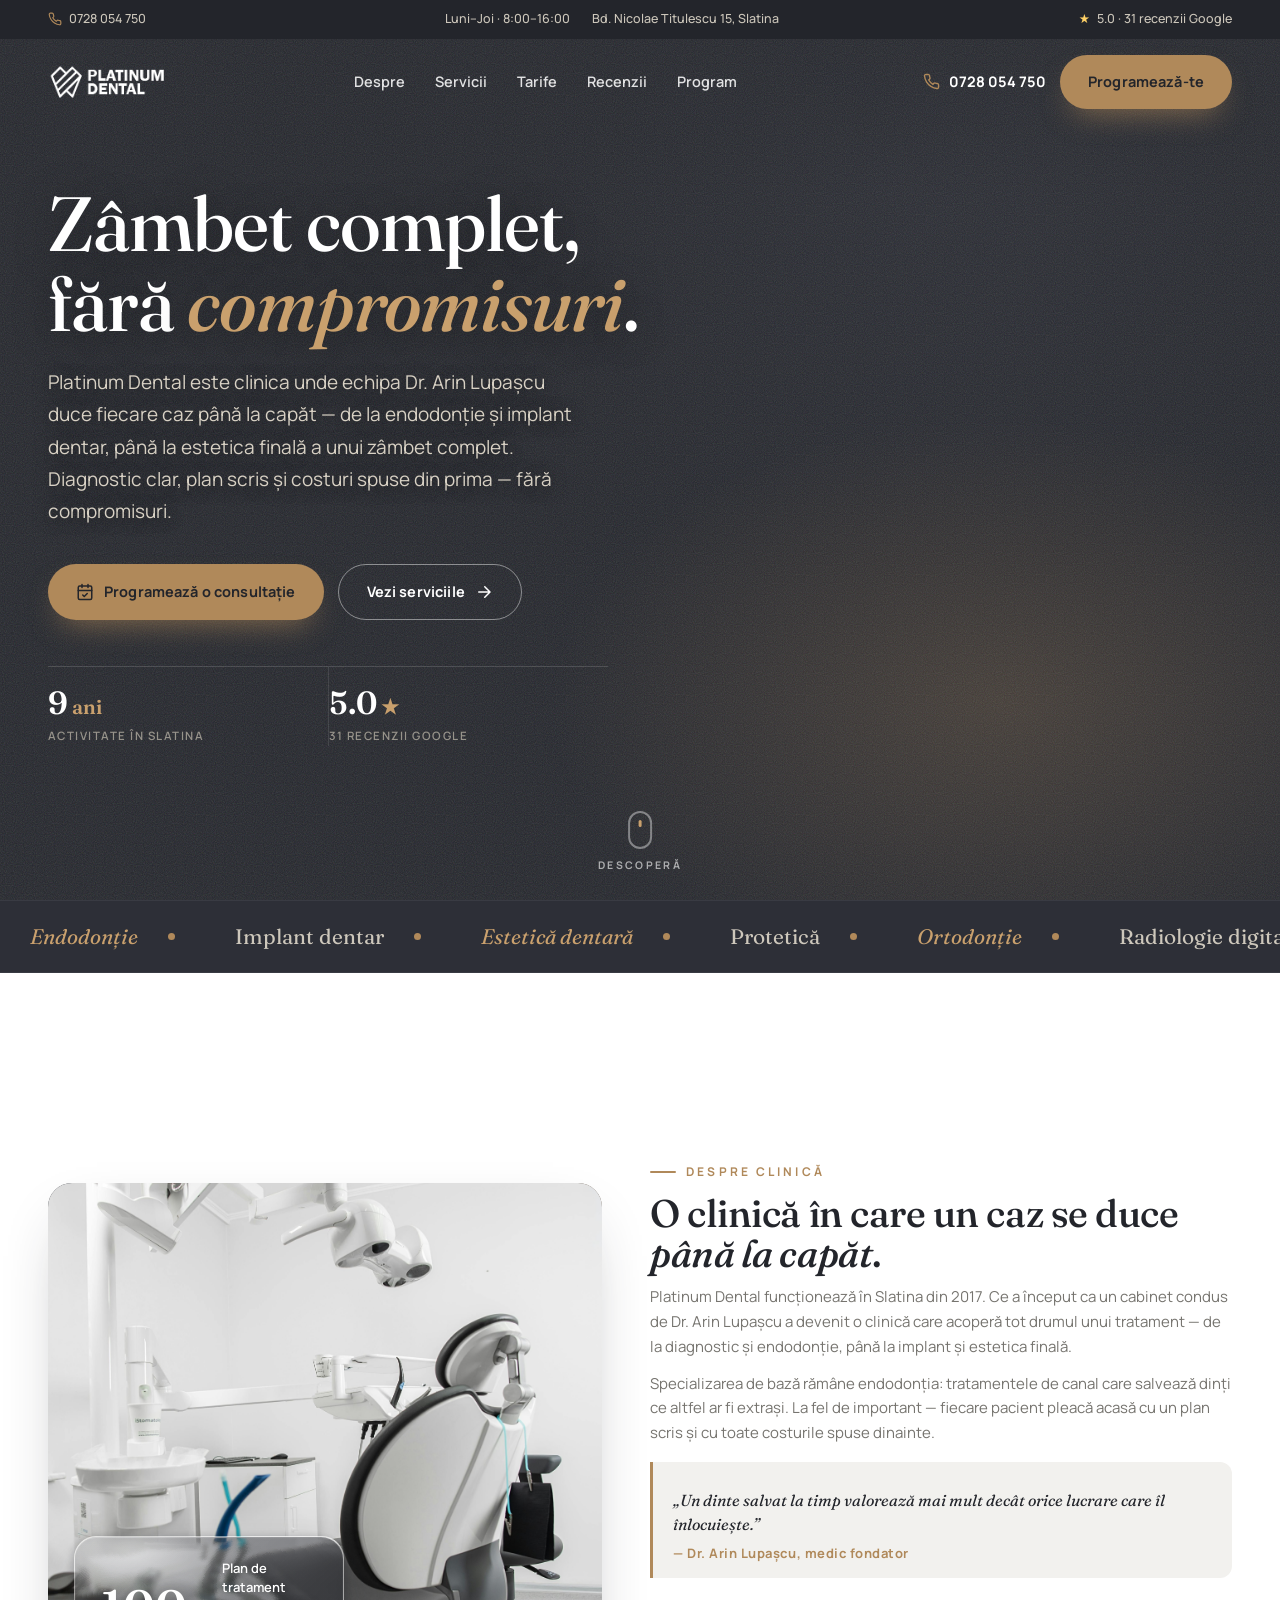
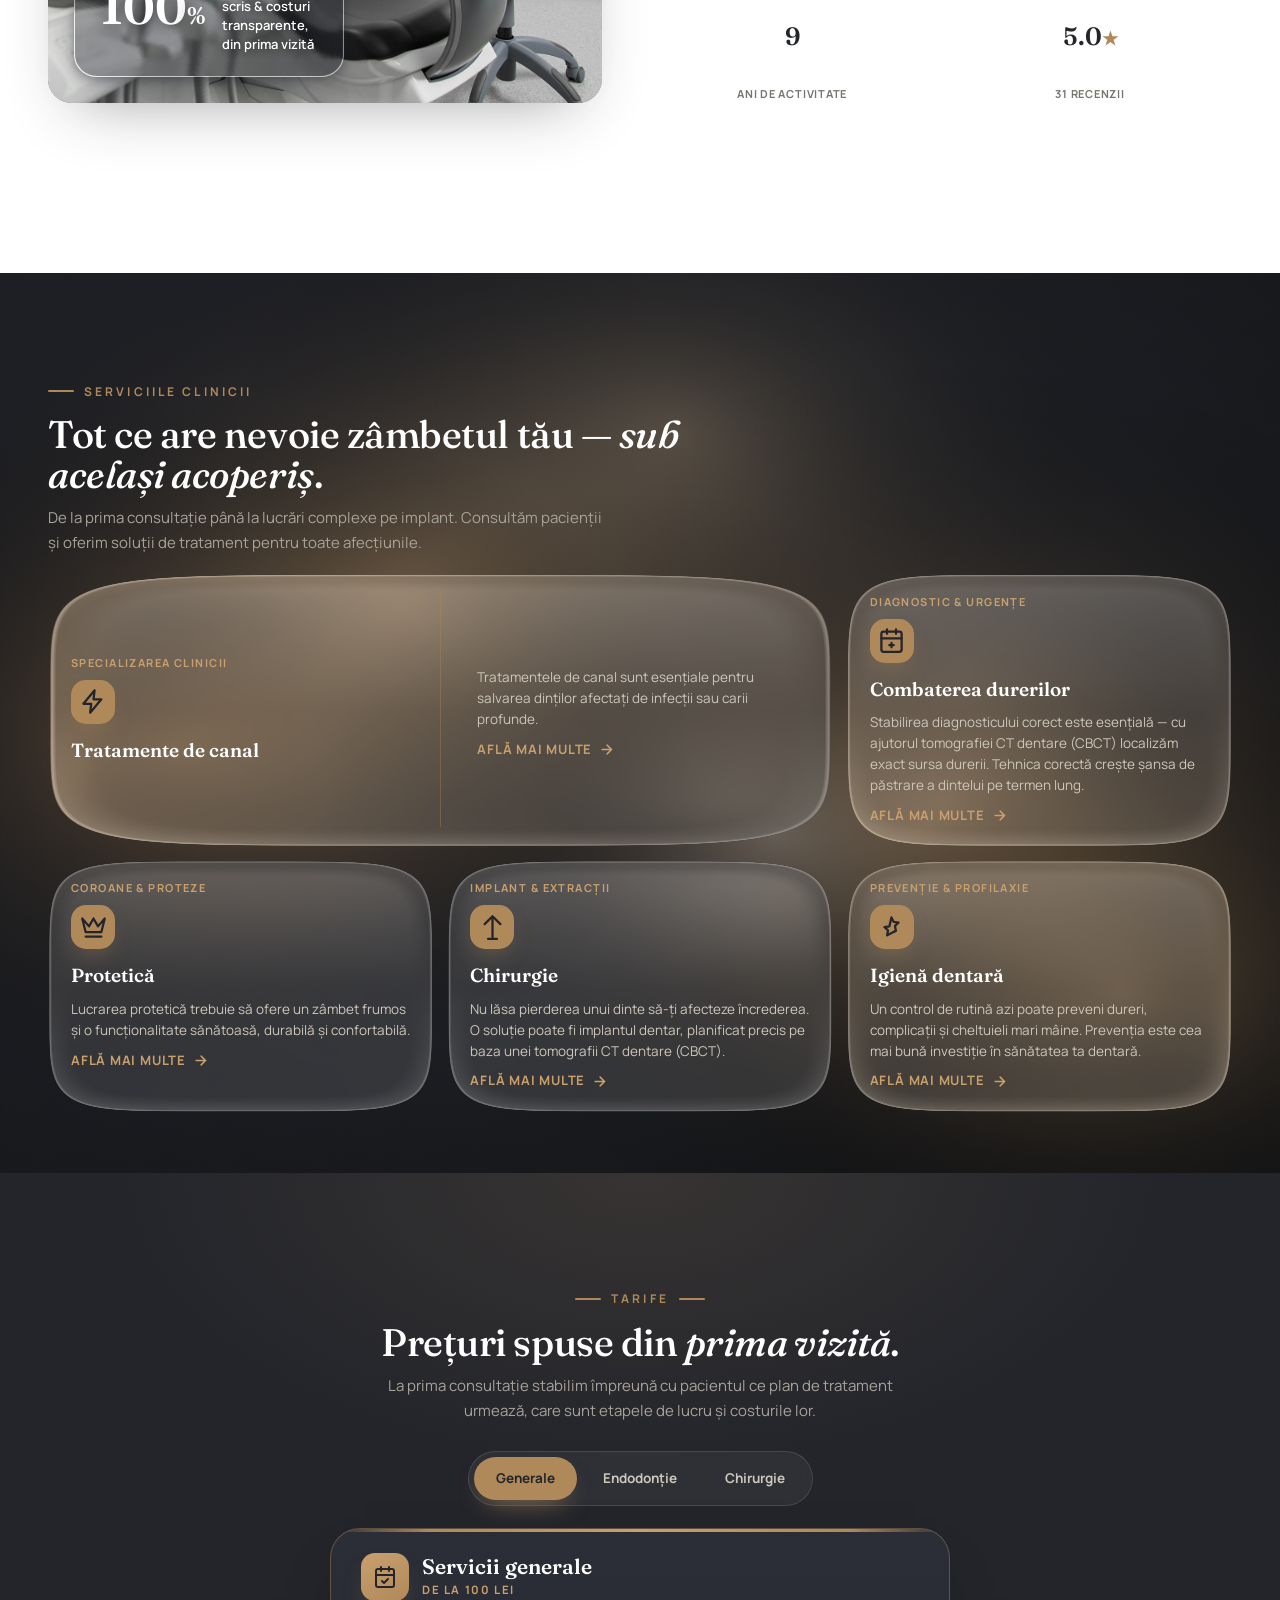
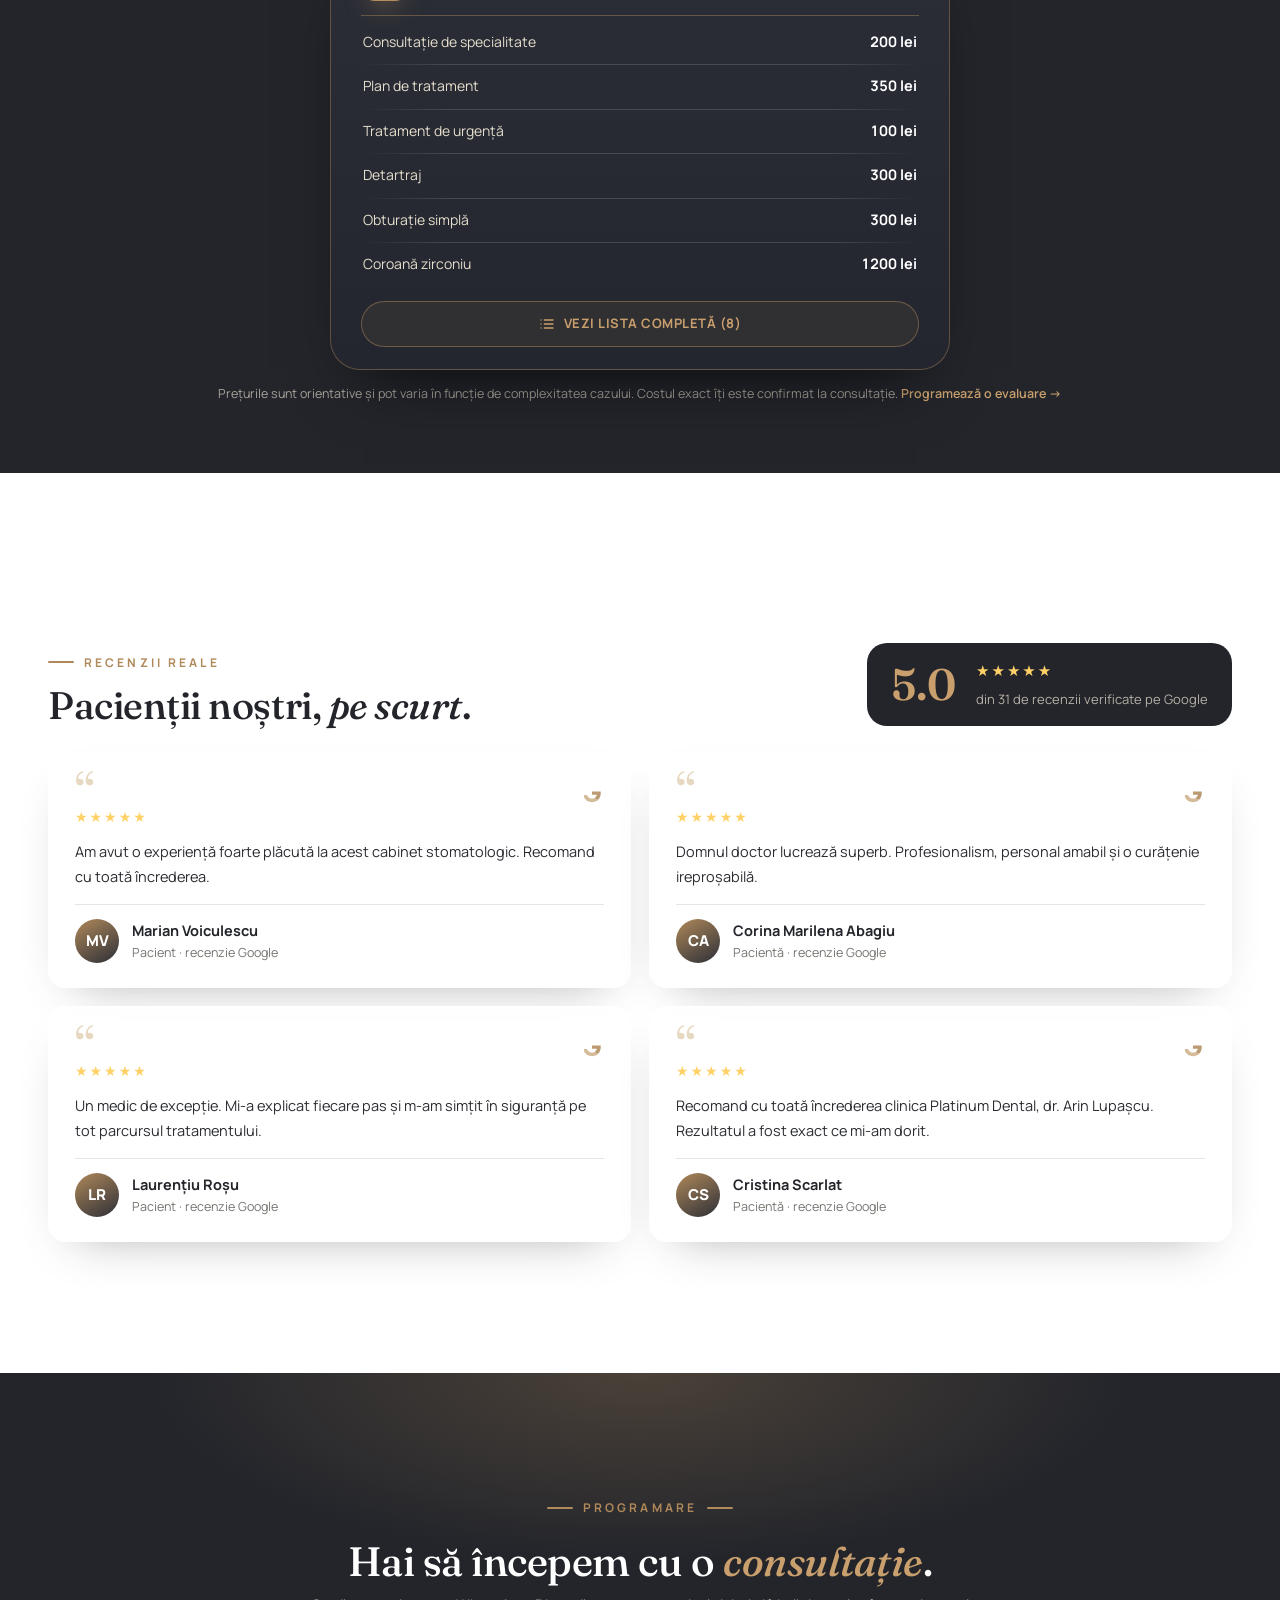
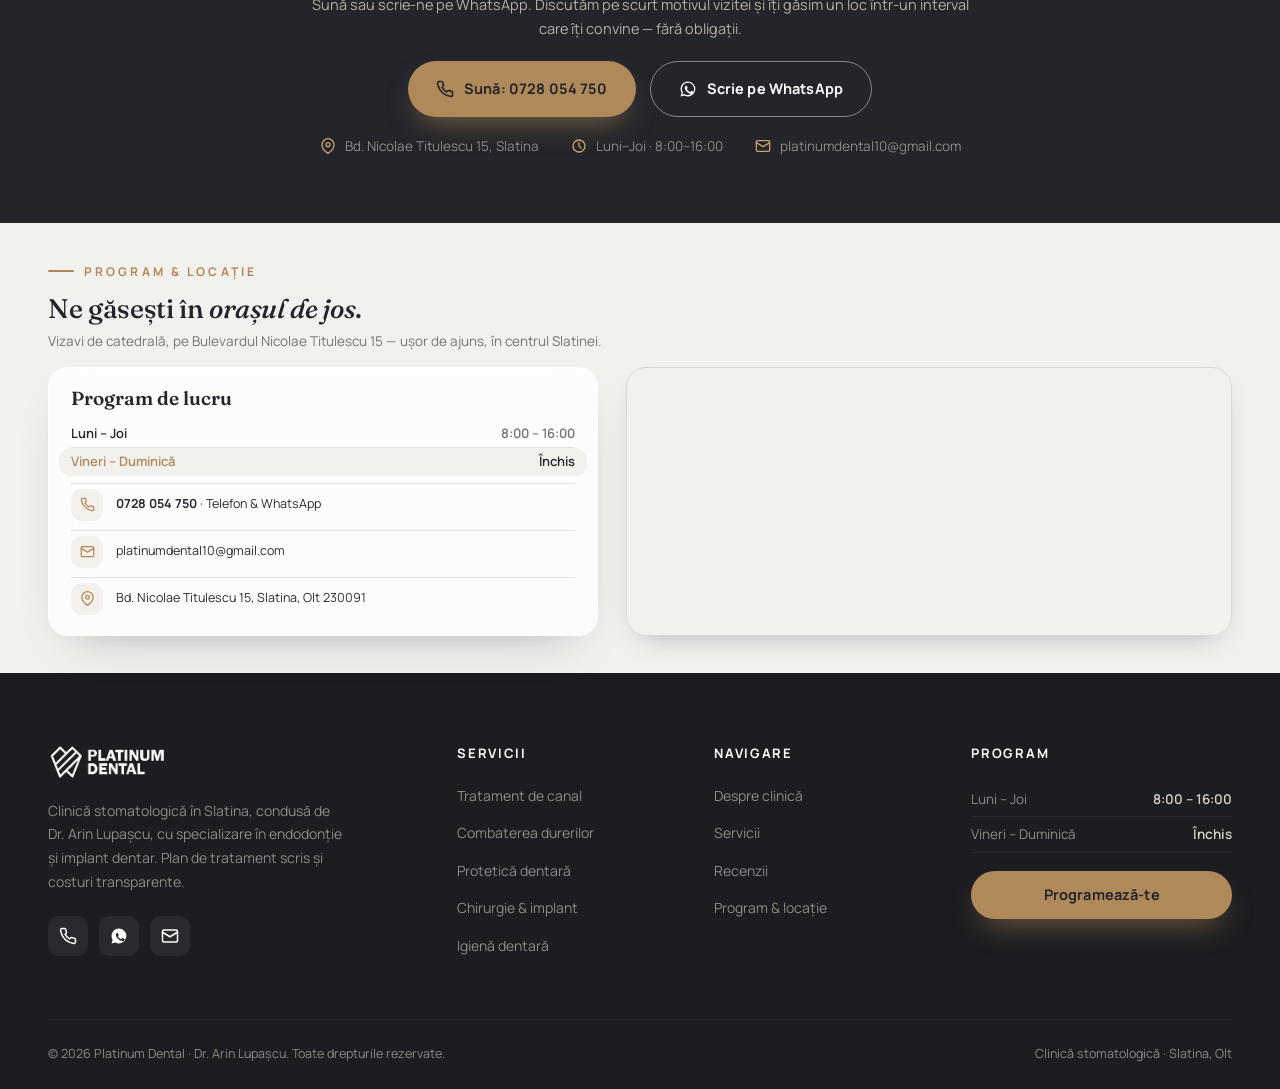
==== commit 29f5b64b: "SEO: shorten title + meta description, add Apple touch icon - Title trimmed 725px to ~465px; meta de" ====
--- a/index.html
+++ b/index.html
@@ -5,8 +5,8 @@
 <meta name="viewport" content="width=device-width, initial-scale=1, viewport-fit=cover">
 
 <!-- ───────── SEO ───────── -->
-<title>Platinum Dental Slatina — Clinică stomatologică Dr. Arin Lupașcu | 0728 054 750</title>
-<meta name="description" content="Platinum Dental — clinică stomatologică în Slatina, Olt. Specializare în endodonție, implant dentar, estetică și ortodonție. Plan de tratament scris, costuri transparente. Programări: 0728 054 750.">
+<title>Platinum Dental — Clinică stomatologică în Slatina</title>
+<meta name="description" content="Clinică stomatologică în Slatina — Dr. Arin Lupașcu. Endodonție, implant dentar, estetică și ortodonție. Plan de tratament scris și costuri transparente.">
 <meta name="keywords" content="Platinum Dental Slatina, clinica stomatologica Slatina, dentist Slatina, Arin Lupascu, endodontie Slatina, implant dentar Olt, estetica dentara, ortodontie Slatina, tratament de canal, radiologie dentara">
 <meta name="robots" content="index,follow,max-image-preview:large">
 <meta name="author" content="Platinum Dental">
@@ -25,6 +25,7 @@
 <meta name="twitter:description" content="Specializare în endodonție, implant dentar și estetică dentară. Programări: 0728 054 750.">
 
 <link rel="icon" href="data:image/svg+xml,<svg xmlns='http://www.w3.org/2000/svg' viewBox='0 0 24 24'><path fill='%239e3a31' d='M7.5 2C5 2 3 4 3 7c0 2 .6 3.7 1.3 5.5.6 1.6.9 3.3 1.1 5 .2 1.6.4 3.4 1.6 3.4 1 0 1.2-1.4 1.5-2.8l.9-4c.05-.22.4-.22.45 0l.9 4c.3 1.4.5 2.8 1.5 2.8 1.2 0 1.4-1.8 1.6-3.4.2-1.7.5-3.4 1.1-5C18.4 10.7 19 9 19 7c0-3-2-5-4.5-5-1.7 0-2.7.8-3.5 1.5C10.2 2.8 9.2 2 7.5 2z'/></svg>">
+<link rel="apple-touch-icon" href="apple-touch-icon.png">
 
 <!-- ───────── Fonts ───────── -->
 <link rel="preconnect" href="https://fonts.googleapis.com">
@@ -1061,8 +1062,9 @@
       </h1>
       <p class="hero-sub">
         Platinum Dental este clinica unde echipa Dr. Arin Lupașcu duce fiecare caz
-        până la capăt — de la endodonție și implant dentar, până la estetica finală.
-        Diagnostic clar, plan scris, costuri spuse din prima.
+        până la capăt — de la endodonție și implant dentar, până la estetica finală
+        a unui zâmbet complet. Diagnostic clar, plan scris și costuri spuse din
+        prima — fără compromisuri.
       </p>
       <div class="hero-ctas">
         <a href="#contact" class="btn btn-turq">
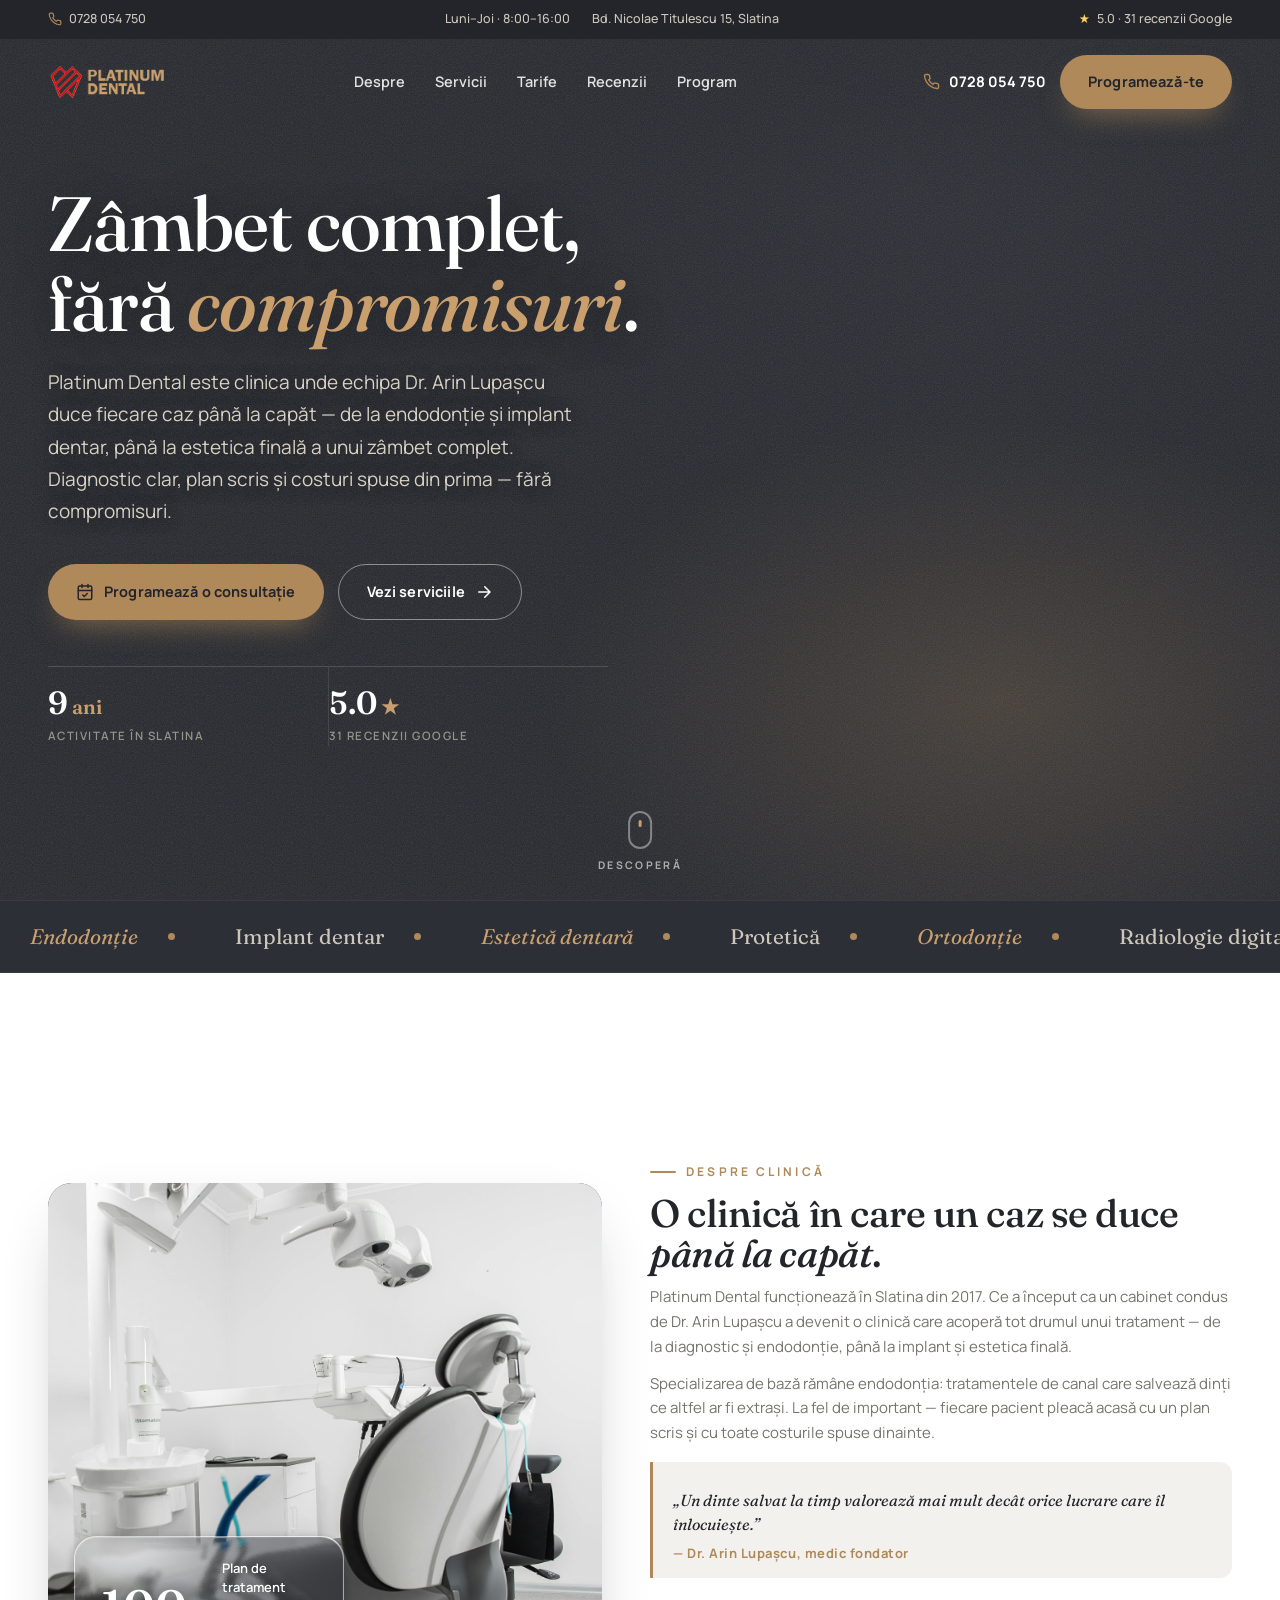
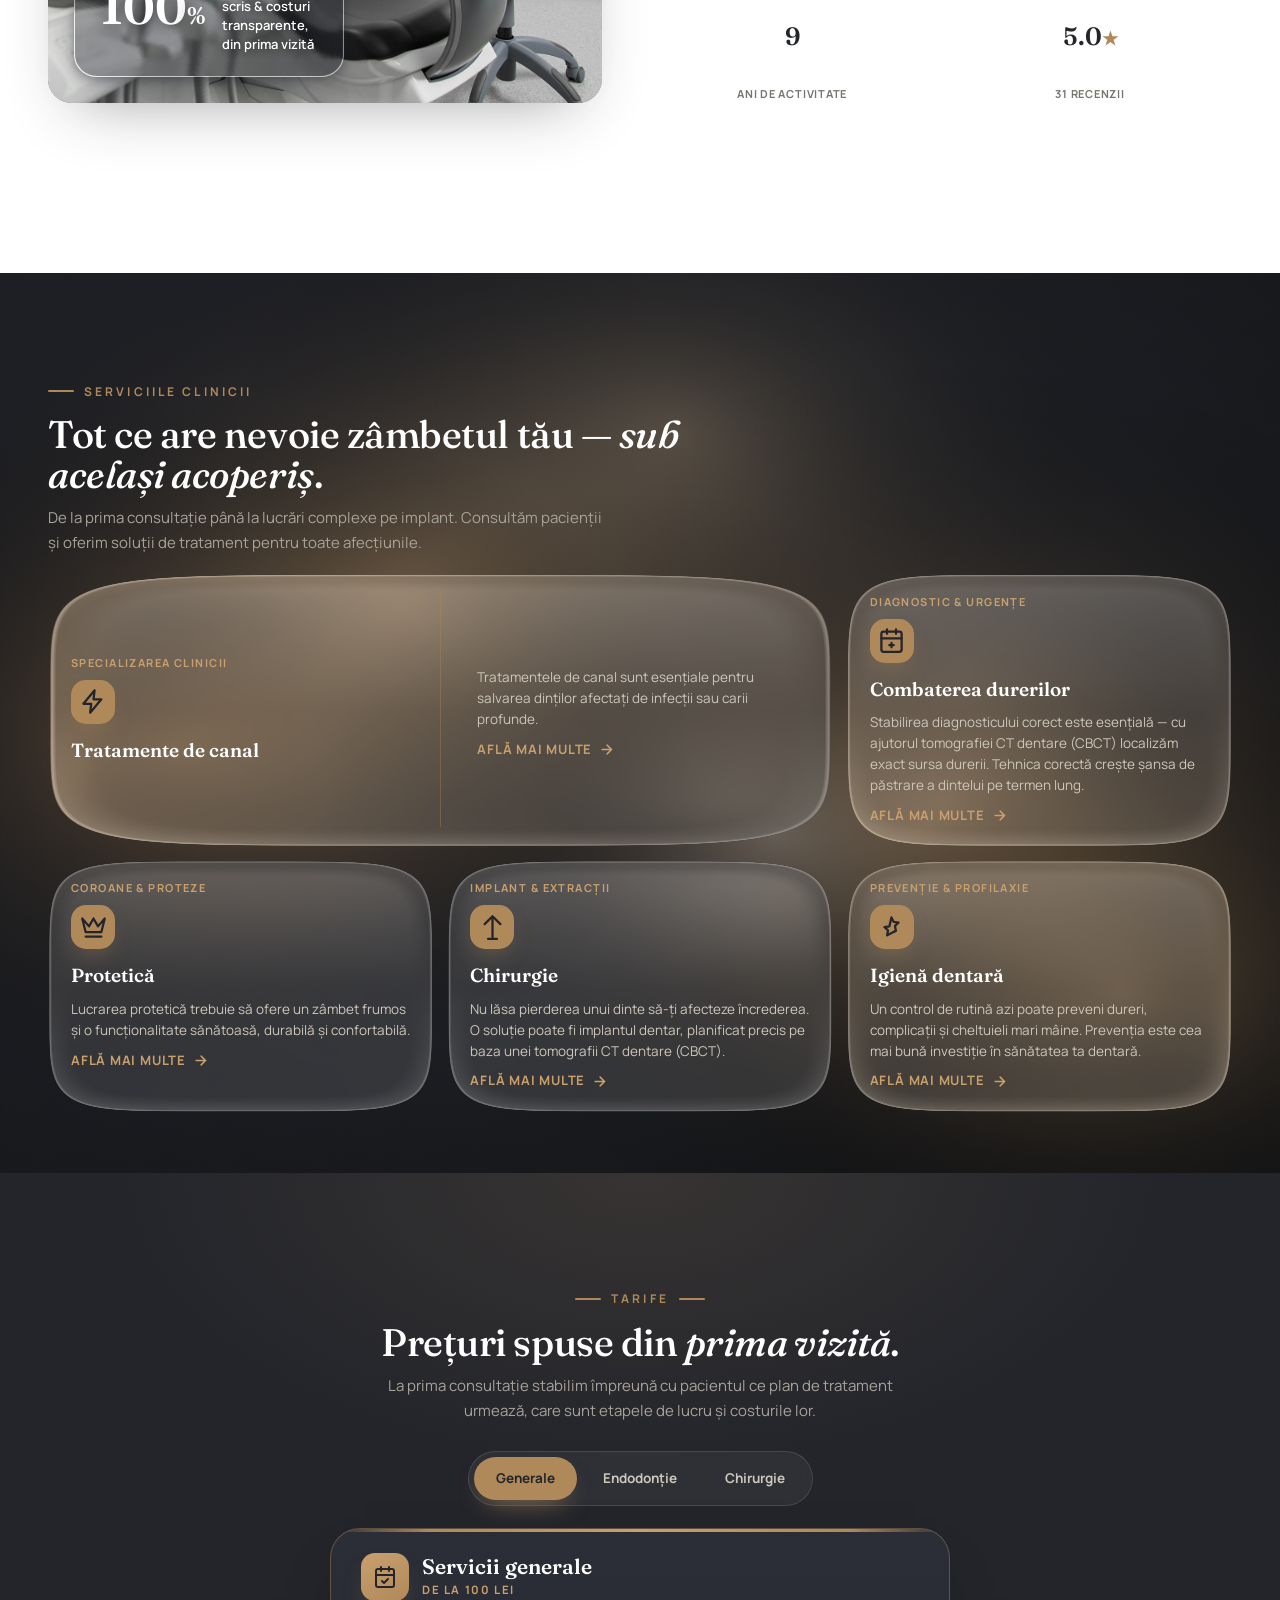
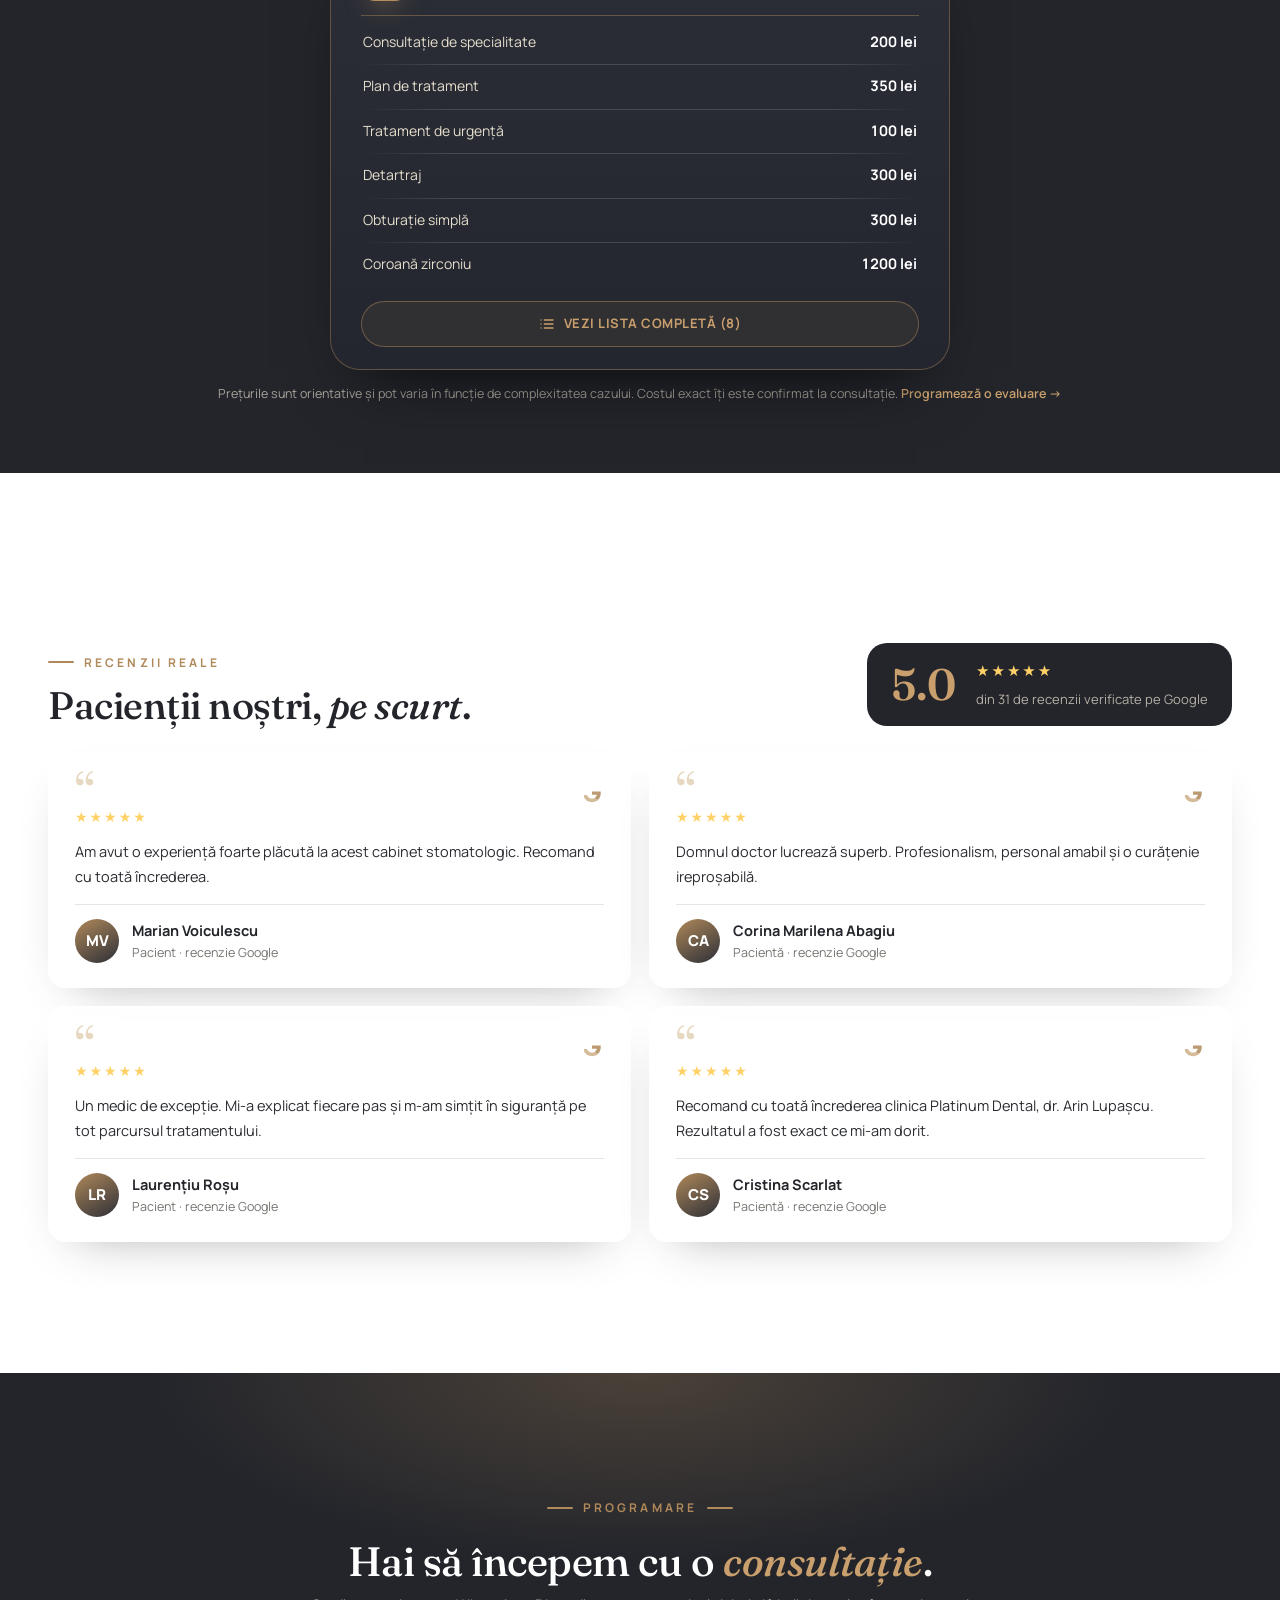
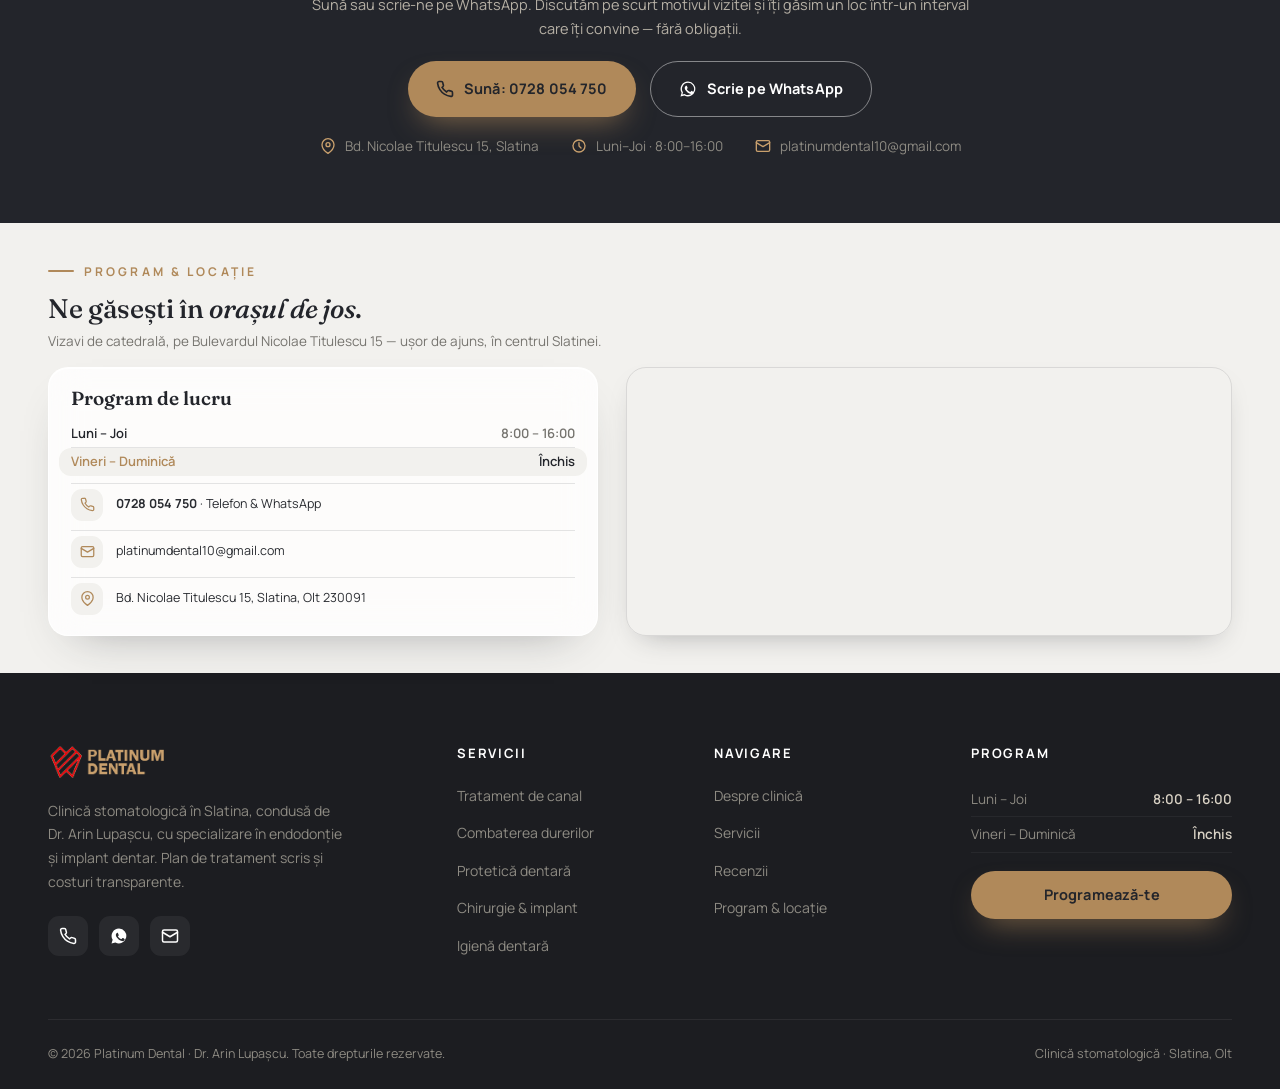
==== commit 7a410b88: "Recolor logo wordmark to bronze, show logo in colour everywhere - Wordmark recolored gold to bronze " ====
--- a/index.html
+++ b/index.html
@@ -140,9 +140,7 @@
   box-shadow:0 8px 20px -8px rgba(176,137,90,.7);
 }
 .brand-mark svg{width:25px;height:25px;color:#fff}
-.brand-logo{height:38px;width:auto;display:block;
-  filter:brightness(0) invert(1);transition:filter .35s}
-.header.scrolled .brand-logo{filter:none}
+.brand-logo{height:38px;width:auto;display:block}
 .brand-tx b{font-family:"Fraunces",serif;font-weight:600;font-size:20px;
   line-height:1;display:block;color:#fff;transition:color .35s}
 .brand-tx span{font-size:10px;font-weight:700;letter-spacing:.24em;
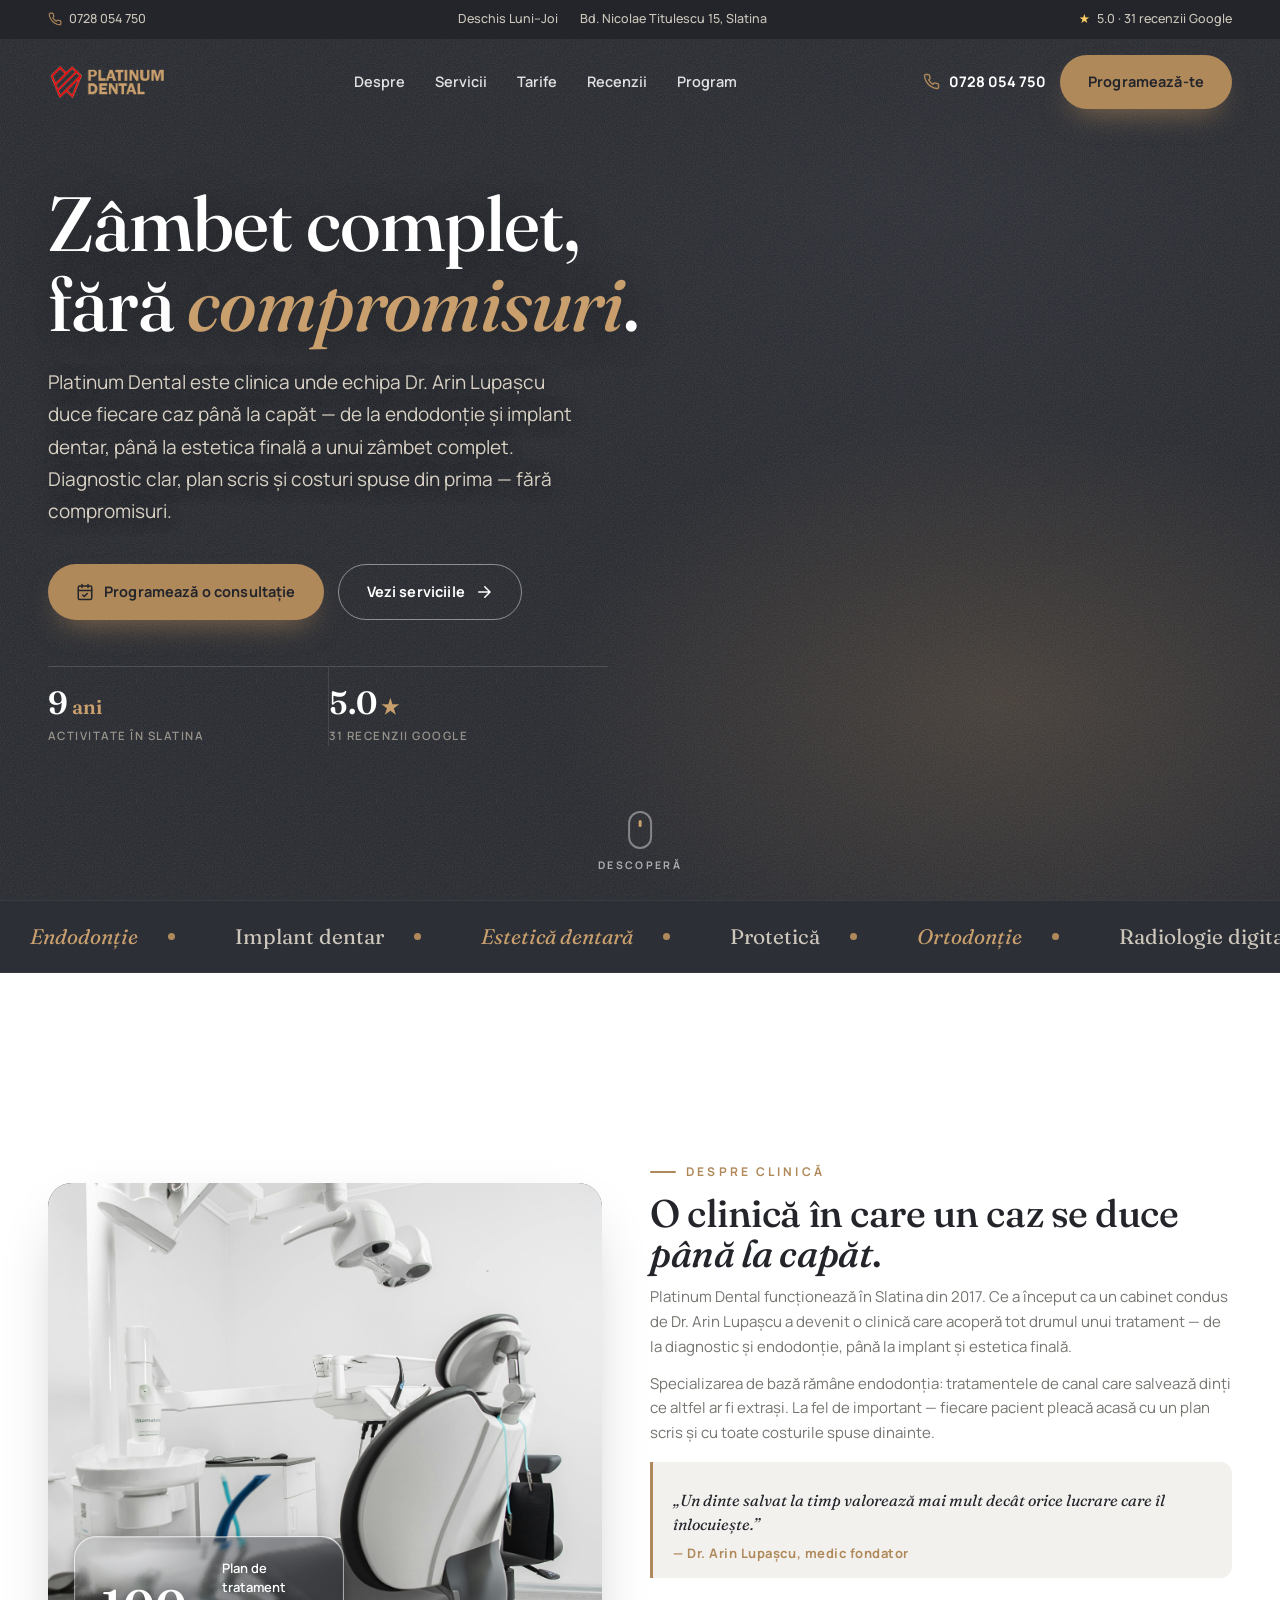
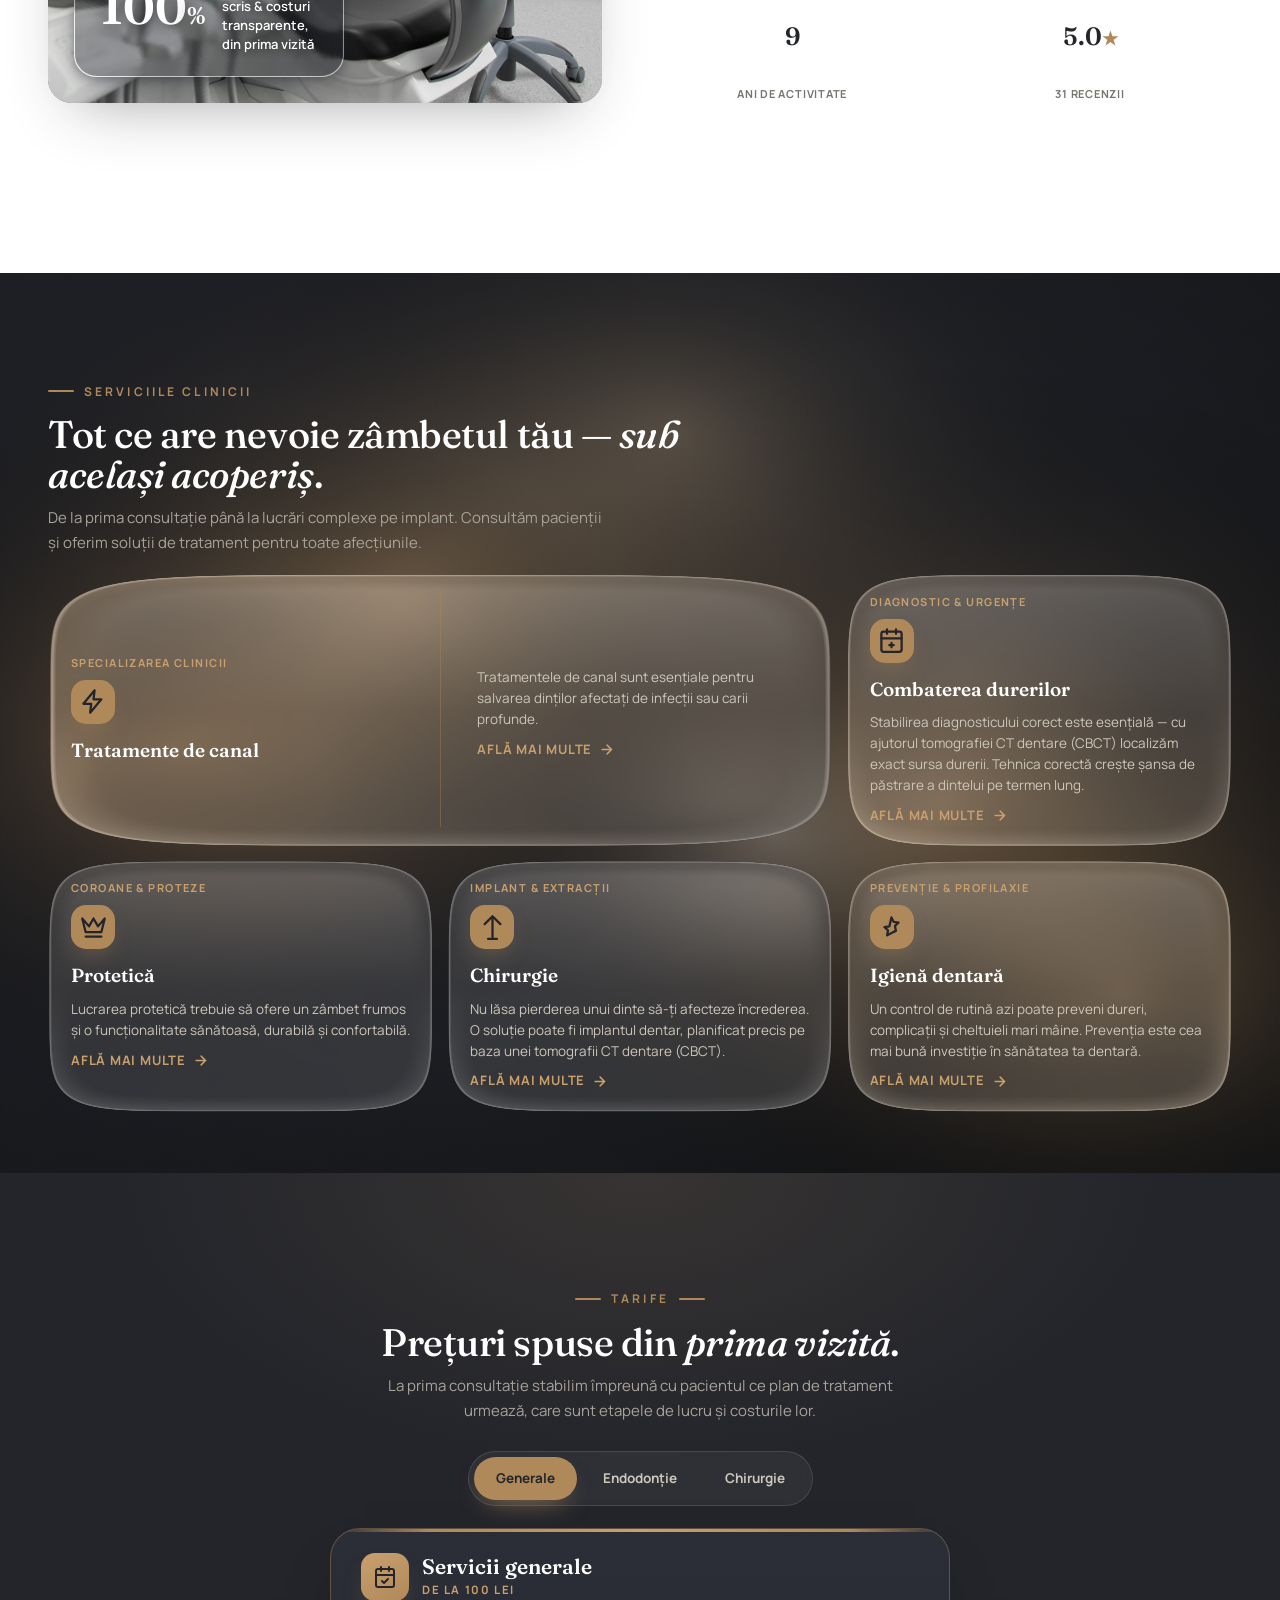
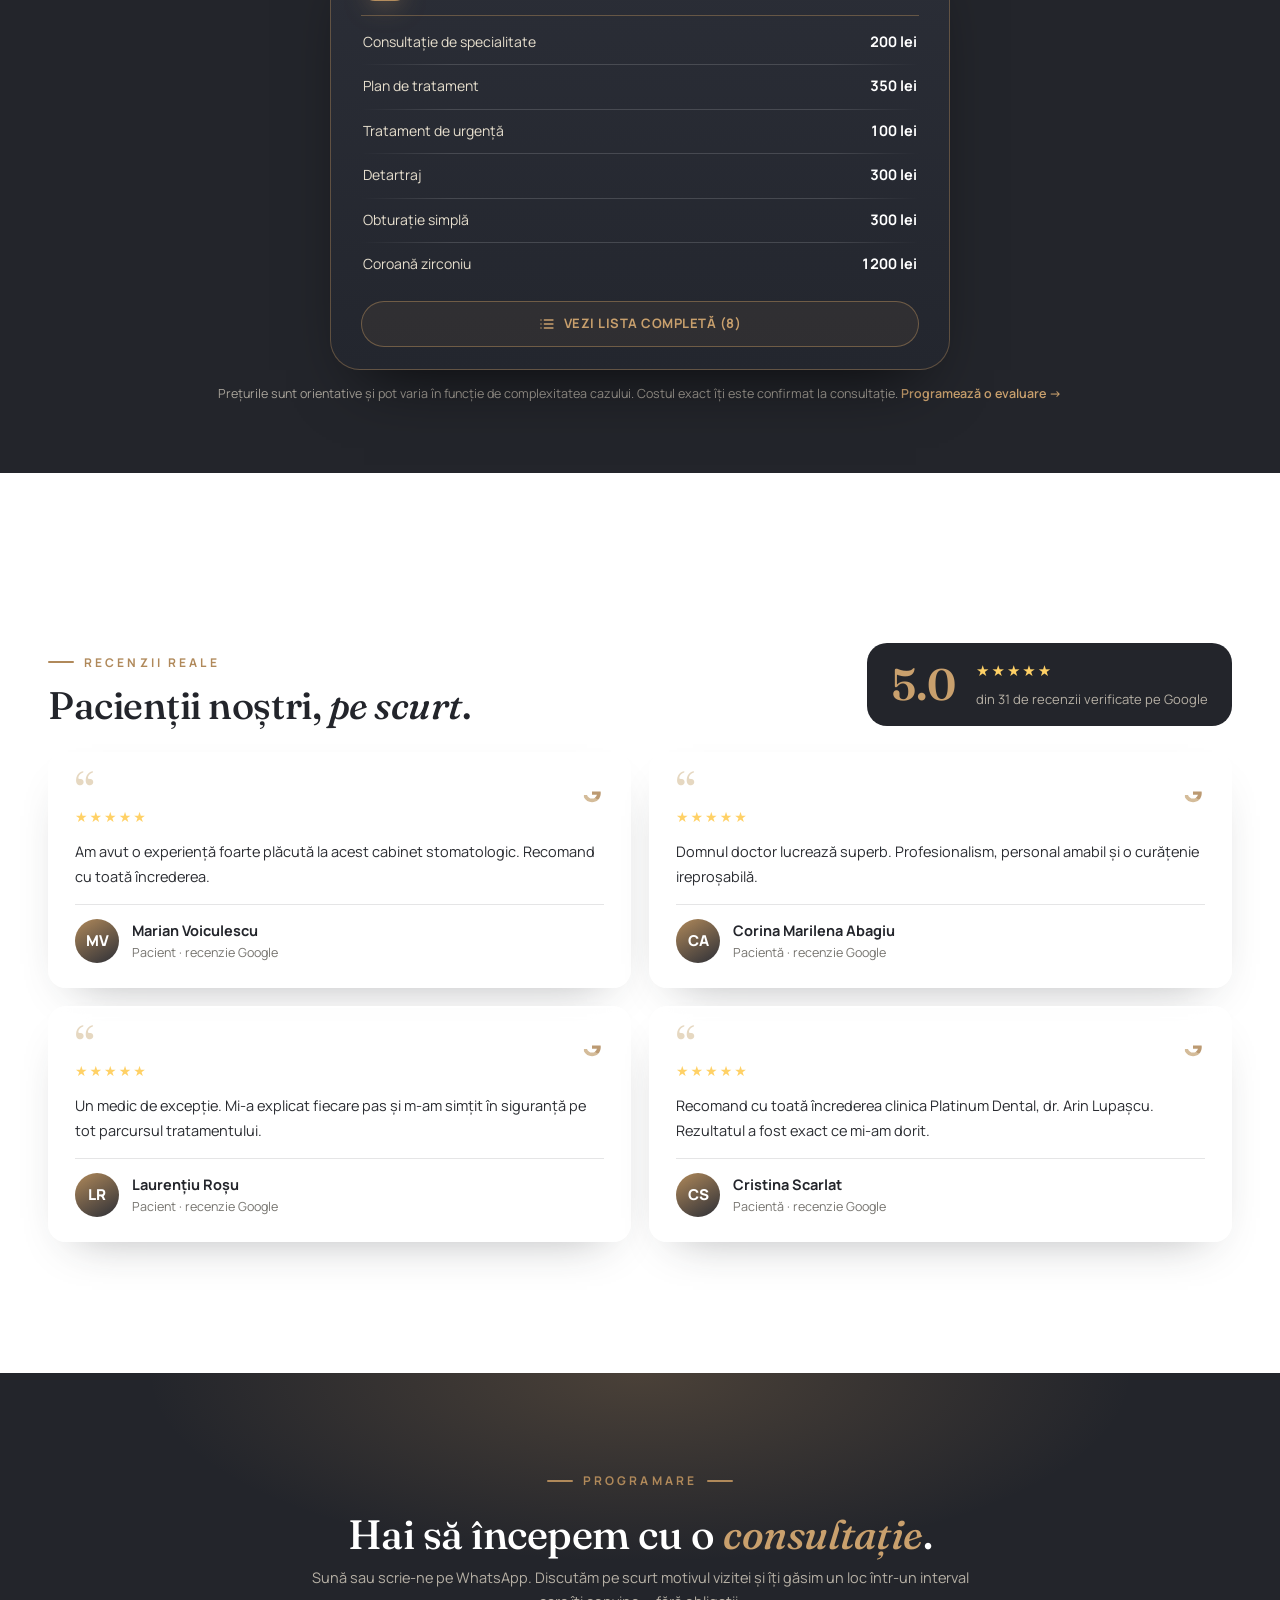
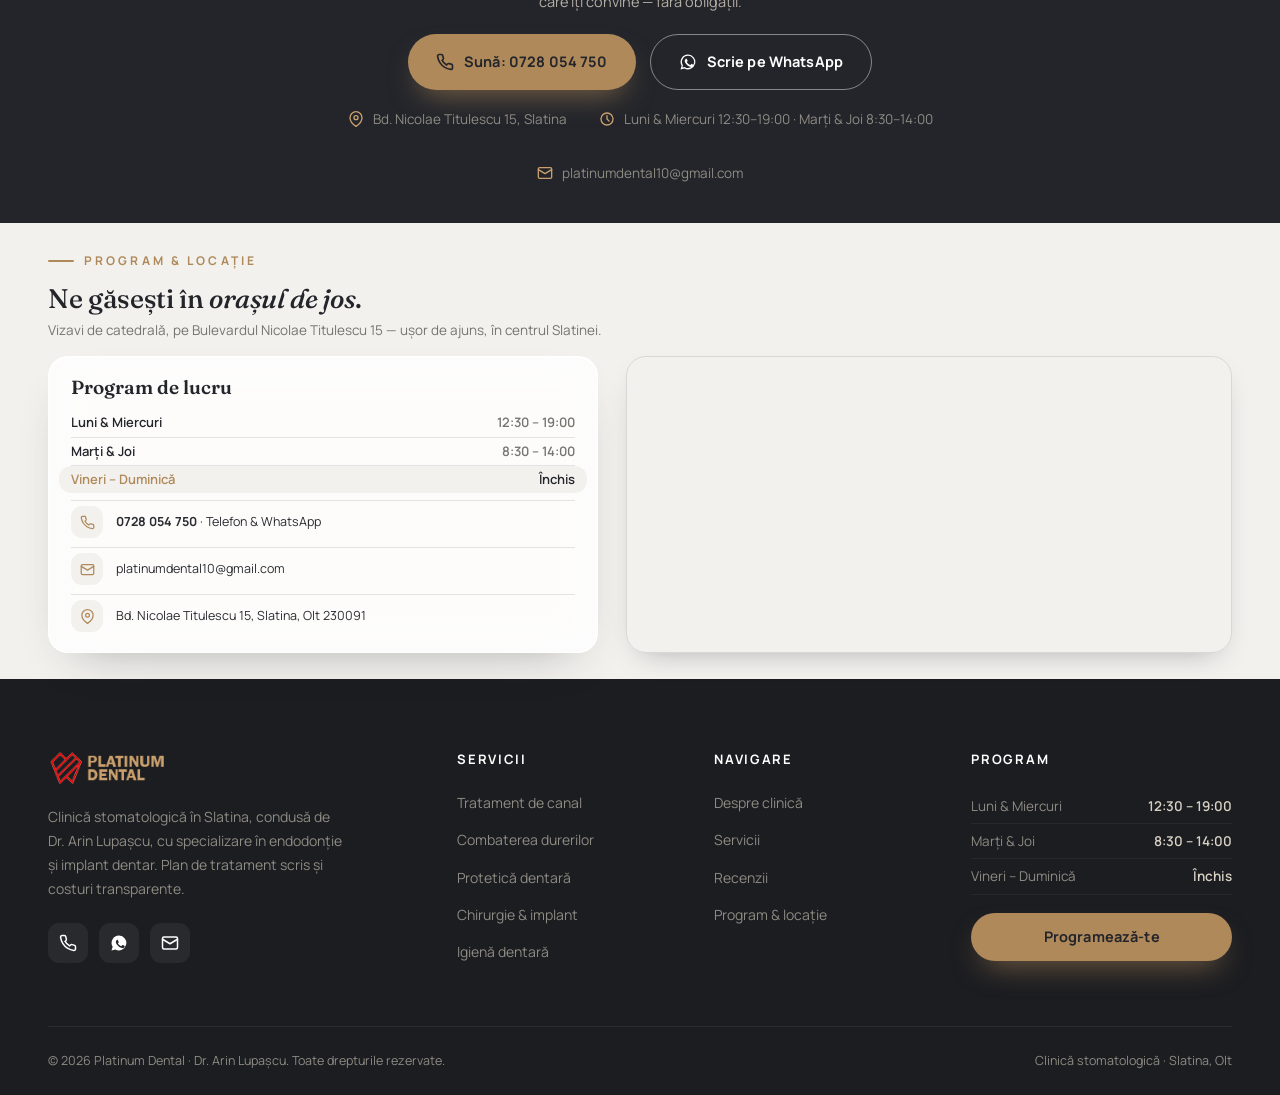
==== commit 135673dc: "Update schedule (two shifts) + larger mobile type - New hours: Luni & Miercuri 12:30-19:00, Marti & " ====
--- a/index.html
+++ b/index.html
@@ -791,7 +791,12 @@
   .about-stats{grid-template-columns:1fr 1fr}
   .about-shot img{object-position:50% 45%}
   .about-badge{left:14px;right:14px;max-width:none;bottom:14px}
-  .sec-head h2,.about-body h2{font-size:clamp(26px,7vw,33px)}
+  .sec-head h2,.about-body h2{font-size:clamp(30px,8.2vw,38px)}
+  /* larger, more readable type on mobile */
+  .sec-head p{font-size:18.5px}
+  .hero-sub{font-size:18px}
+  .cta h2{font-size:clamp(36px,10vw,46px)}
+  .cta p{font-size:18.5px}
 
   /* servicii — stop the float so cards stay easy to tap */
   #servicii .svc{animation:none}
@@ -991,7 +996,7 @@
         0728 054 750
       </a>
       <div class="tb-mid">
-        <span>Luni–Joi · 8:00–16:00</span>
+        <span>Deschis Luni–Joi</span>
         <span>Bd. Nicolae Titulescu 15, Slatina</span>
       </div>
       <a href="#recenzii"><span class="star">★</span> 5.0 · 31 recenzii Google</a>
@@ -1038,7 +1043,8 @@
   <div class="mmenu-info">
     <b>0728 054 750</b><br>
     Bd. Nicolae Titulescu 15, Slatina, Olt<br>
-    Luni–Joi · 8:00–16:00
+    Luni &amp; Miercuri · 12:30–19:00<br>
+    Marți &amp; Joi · 8:30–14:00
   </div>
 </div>
 
@@ -1383,7 +1389,7 @@
     </div>
     <div class="cta-foot">
       <span><svg viewBox="0 0 24 24" fill="none" stroke="currentColor" stroke-width="2" stroke-linecap="round" stroke-linejoin="round"><path d="M21 10c0 7-9 13-9 13s-9-6-9-13a9 9 0 0 1 18 0z"/><circle cx="12" cy="10" r="3"/></svg> Bd. Nicolae Titulescu 15, Slatina</span>
-      <span><svg viewBox="0 0 24 24" fill="none" stroke="currentColor" stroke-width="2" stroke-linecap="round"><circle cx="12" cy="12" r="9"/><path d="M12 7v5l3 3"/></svg> Luni–Joi · 8:00–16:00</span>
+      <span><svg viewBox="0 0 24 24" fill="none" stroke="currentColor" stroke-width="2" stroke-linecap="round"><circle cx="12" cy="12" r="9"/><path d="M12 7v5l3 3"/></svg> Luni &amp; Miercuri 12:30–19:00 · Marți &amp; Joi 8:30–14:00</span>
       <span><svg viewBox="0 0 24 24" fill="none" stroke="currentColor" stroke-width="2" stroke-linecap="round" stroke-linejoin="round"><rect x="2" y="4" width="20" height="16" rx="2"/><path d="m22 7-10 6L2 7"/></svg> platinumdental10@gmail.com</span>
     </div>
   </div>
@@ -1402,7 +1408,8 @@
         <div class="hours-card">
           <h3>Program de lucru</h3>
           <p class="sub">Programările sunt recomandate pentru a aloca timpul potrivit fiecărui pacient.</p>
-          <div class="hrow" data-day="1,2,3,4"><span class="d">Luni – Joi</span><span class="t">8:00 – 16:00</span></div>
+          <div class="hrow" data-day="1,3"><span class="d">Luni &amp; Miercuri</span><span class="t">12:30 – 19:00</span></div>
+          <div class="hrow" data-day="2,4"><span class="d">Marți &amp; Joi</span><span class="t">8:30 – 14:00</span></div>
           <div class="hrow" data-day="5,6,0"><span class="d">Vineri – Duminică</span><span class="t closed">Închis</span></div>
           <div class="contact-list">
             <a href="tel:+40728054750">
@@ -1467,7 +1474,8 @@
       <div>
         <h4>Program</h4>
         <div class="foot-hours">
-          <div><span>Luni – Joi</span><b>8:00 – 16:00</b></div>
+          <div><span>Luni &amp; Miercuri</span><b>12:30 – 19:00</b></div>
+          <div><span>Marți &amp; Joi</span><b>8:30 – 14:00</b></div>
           <div><span>Vineri – Duminică</span><b>Închis</b></div>
         </div>
         <a href="#contact" class="btn btn-turq" style="margin-top:18px;width:100%;padding:12px">Programează-te</a>
@@ -1527,7 +1535,8 @@
   },
   "geo":{"@type":"GeoCoordinates","latitude":44.431919,"longitude":24.355544},
   "openingHoursSpecification":[
-    {"@type":"OpeningHoursSpecification","dayOfWeek":["Monday","Tuesday","Wednesday","Thursday"],"opens":"08:00","closes":"16:00"}
+    {"@type":"OpeningHoursSpecification","dayOfWeek":["Monday","Wednesday"],"opens":"12:30","closes":"19:00"},
+    {"@type":"OpeningHoursSpecification","dayOfWeek":["Tuesday","Thursday"],"opens":"08:30","closes":"14:00"}
   ],
   "medicalSpecialty":["Endodontic","CosmeticDentistry","OralSurgery","Orthodontic"],
   "availableService":[
@@ -1612,7 +1621,7 @@
 
   /* ---- live open/closed status ---- */
   /* schedule: minutes-from-midnight [open, close]; index = JS getDay() (0=Sun) */
-  var schedule = {0:null,1:[480,960],2:[480,960],3:[480,960],4:[480,960],5:null,6:null};
+  var schedule = {0:null,1:[750,1140],2:[510,840],3:[750,1140],4:[510,840],5:null,6:null};
   var dayNames = ["duminică","luni","marți","miercuri","joi","vineri","sâmbătă"];
   function fmt(m){
     var h = Math.floor(m/60), mm = m%60;
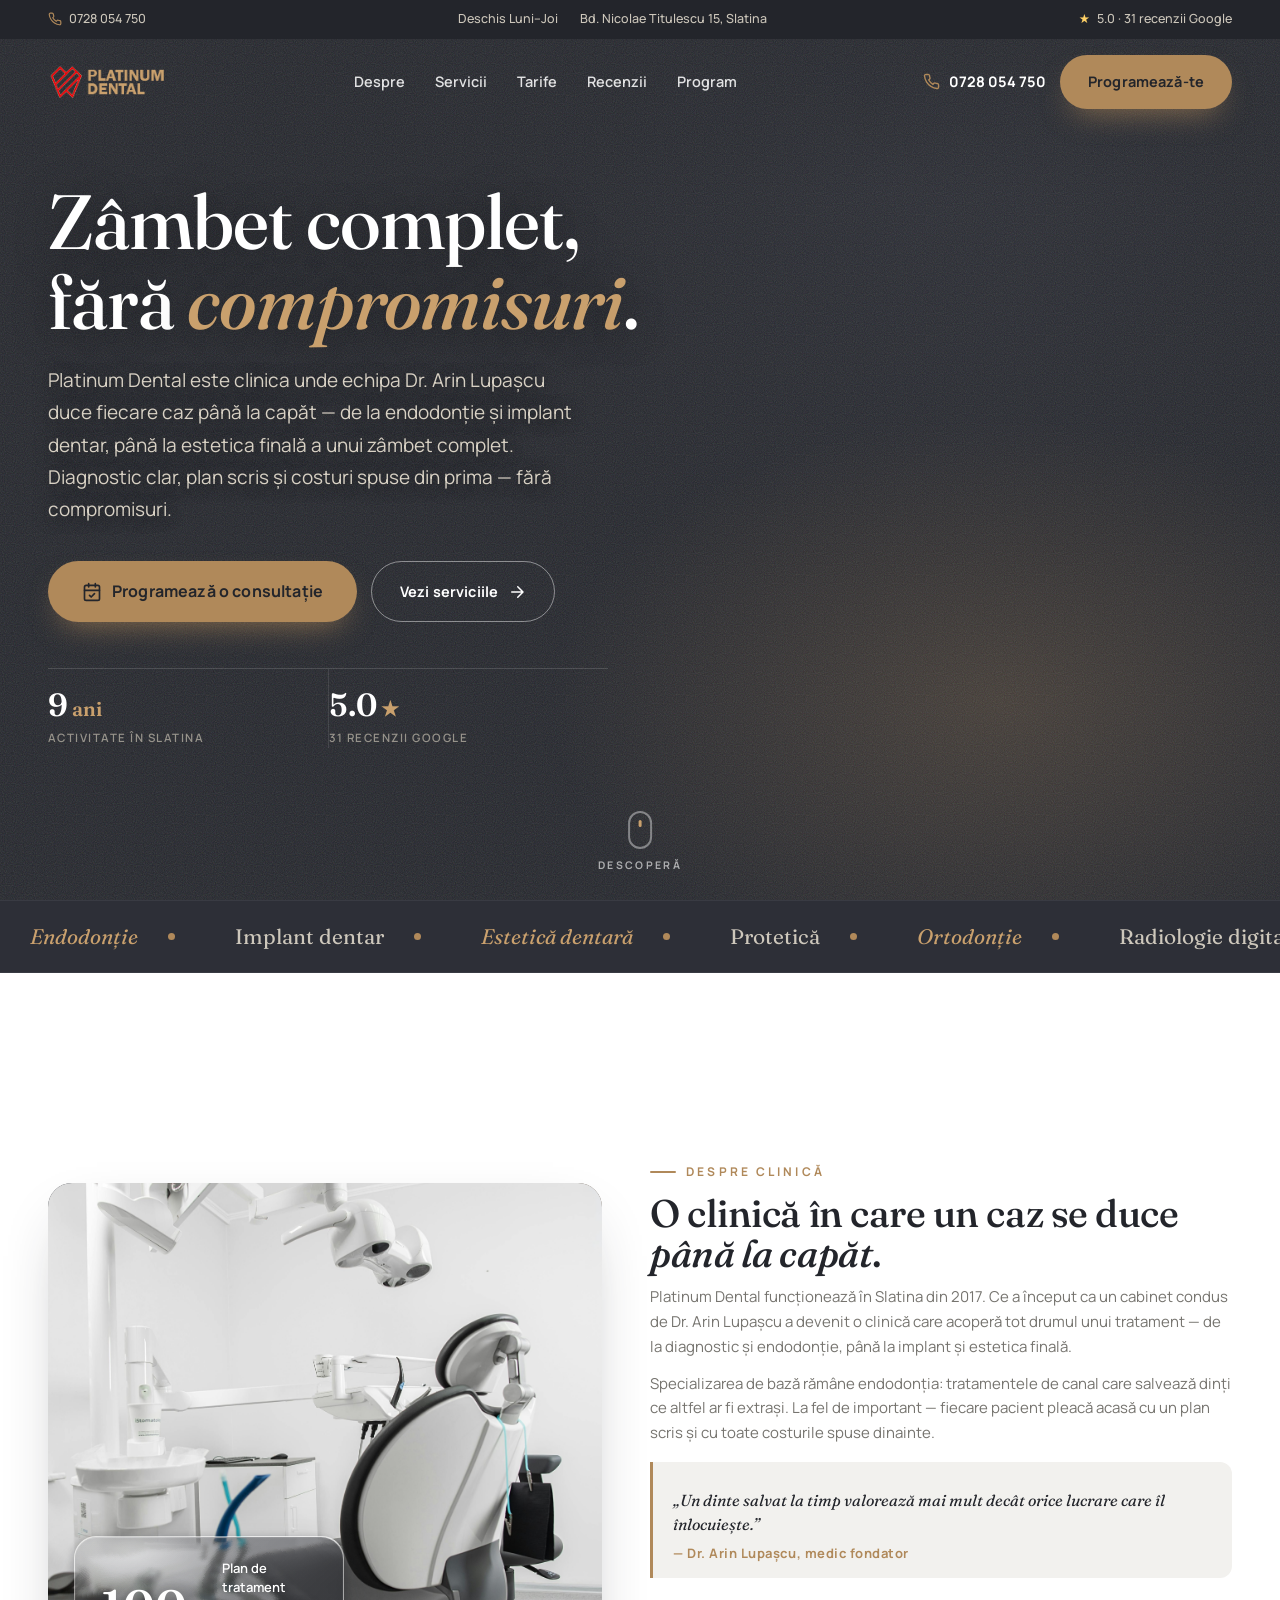
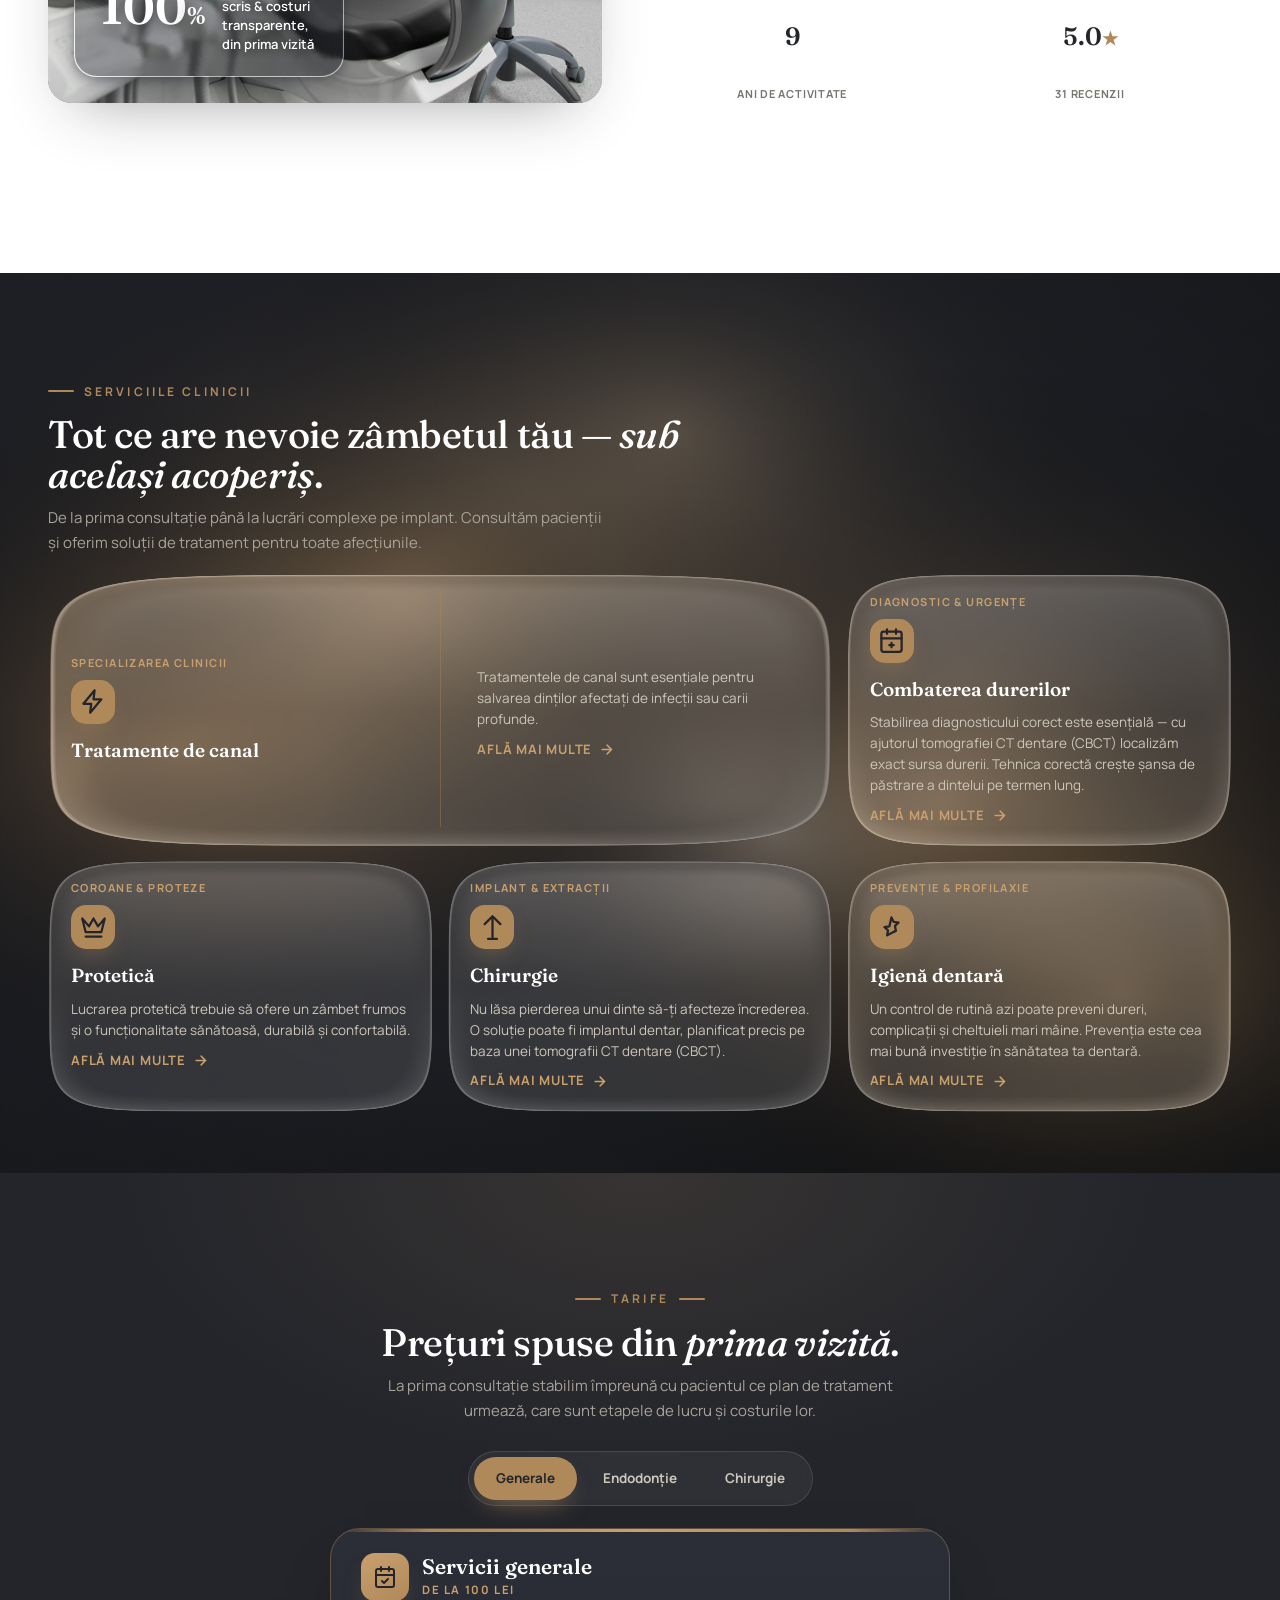
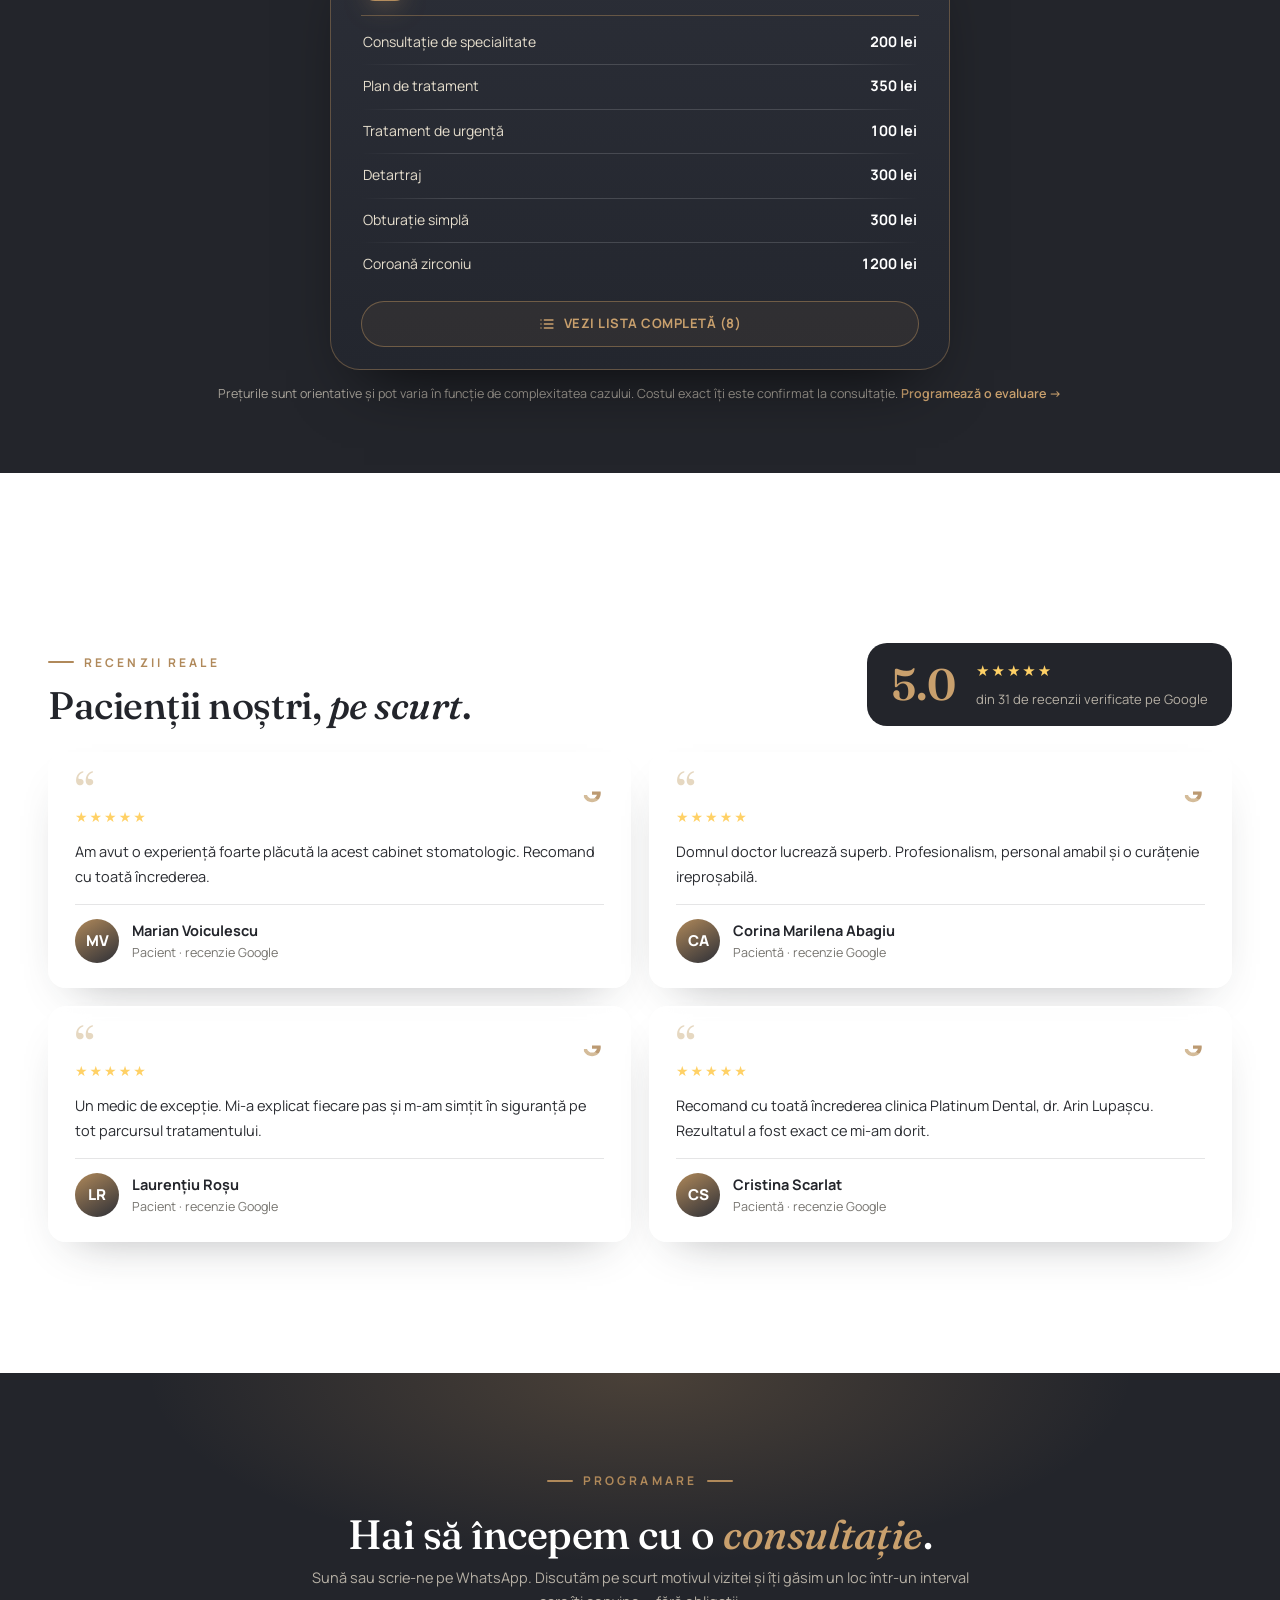
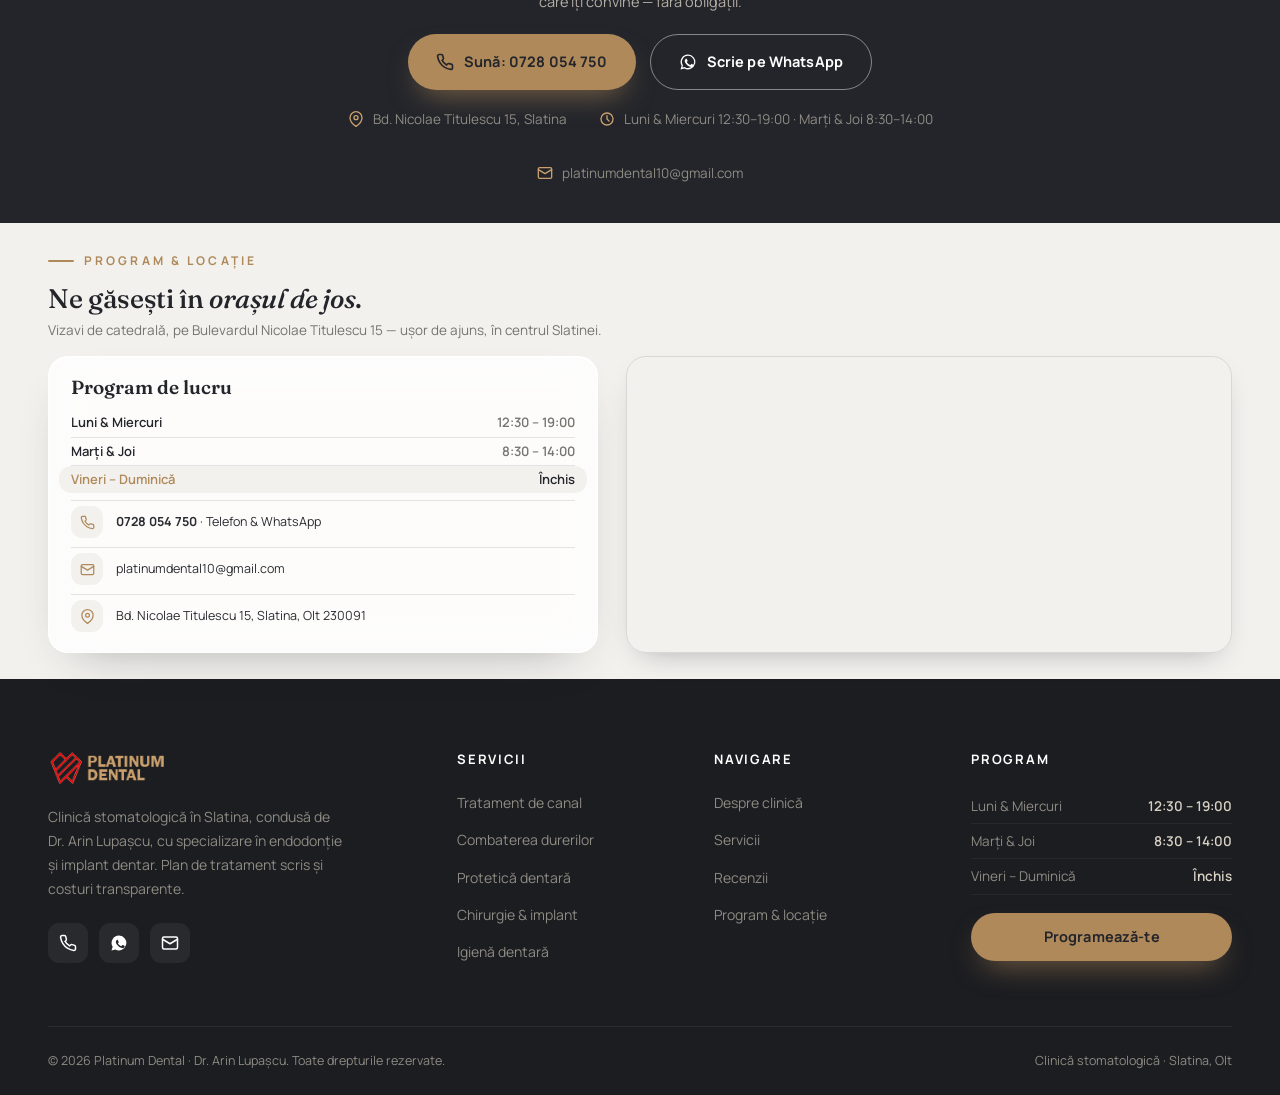
==== commit 06b55781: "Make the 'Programeaza o consultatie' CTA a little bigger Add .btn-lg (larger font + padding) to the " ====
--- a/index.html
+++ b/index.html
@@ -108,6 +108,8 @@
   box-shadow .25s,background .25s,color .25s;white-space:nowrap;cursor:pointer;
 }
 .btn svg{width:18px;height:18px;flex:none}
+.btn-lg{font-size:16px;padding:17px 34px}
+.btn-lg svg{width:20px;height:20px}
 .btn-turq{background:var(--turq);color:#23252b;box-shadow:0 14px 30px -12px rgba(176,137,90,.7)}
 .btn-turq:hover{background:var(--turq-br);transform:translateY(-3px);box-shadow:0 20px 38px -12px rgba(176,137,90,.85)}
 .btn-solid{background:var(--ink);color:#fff}
@@ -1039,7 +1041,7 @@
     <a href="#recenzii"><span>04</span>Recenzii</a>
     <a href="#program"><span>05</span>Program</a>
   </nav>
-  <a href="#contact" class="btn btn-turq">Programează o consultație</a>
+  <a href="#contact" class="btn btn-turq btn-lg">Programează o consultație</a>
   <div class="mmenu-info">
     <b>0728 054 750</b><br>
     Bd. Nicolae Titulescu 15, Slatina, Olt<br>
@@ -1071,7 +1073,7 @@
         prima — fără compromisuri.
       </p>
       <div class="hero-ctas">
-        <a href="#contact" class="btn btn-turq">
+        <a href="#contact" class="btn btn-turq btn-lg">
           <svg viewBox="0 0 24 24" fill="none" stroke="currentColor" stroke-width="2" stroke-linecap="round" stroke-linejoin="round"><rect x="3" y="4" width="18" height="18" rx="2"/><path d="M16 2v4M8 2v4M3 10h18M9 16l2 2 4-4"/></svg>
           Programează o consultație
         </a>
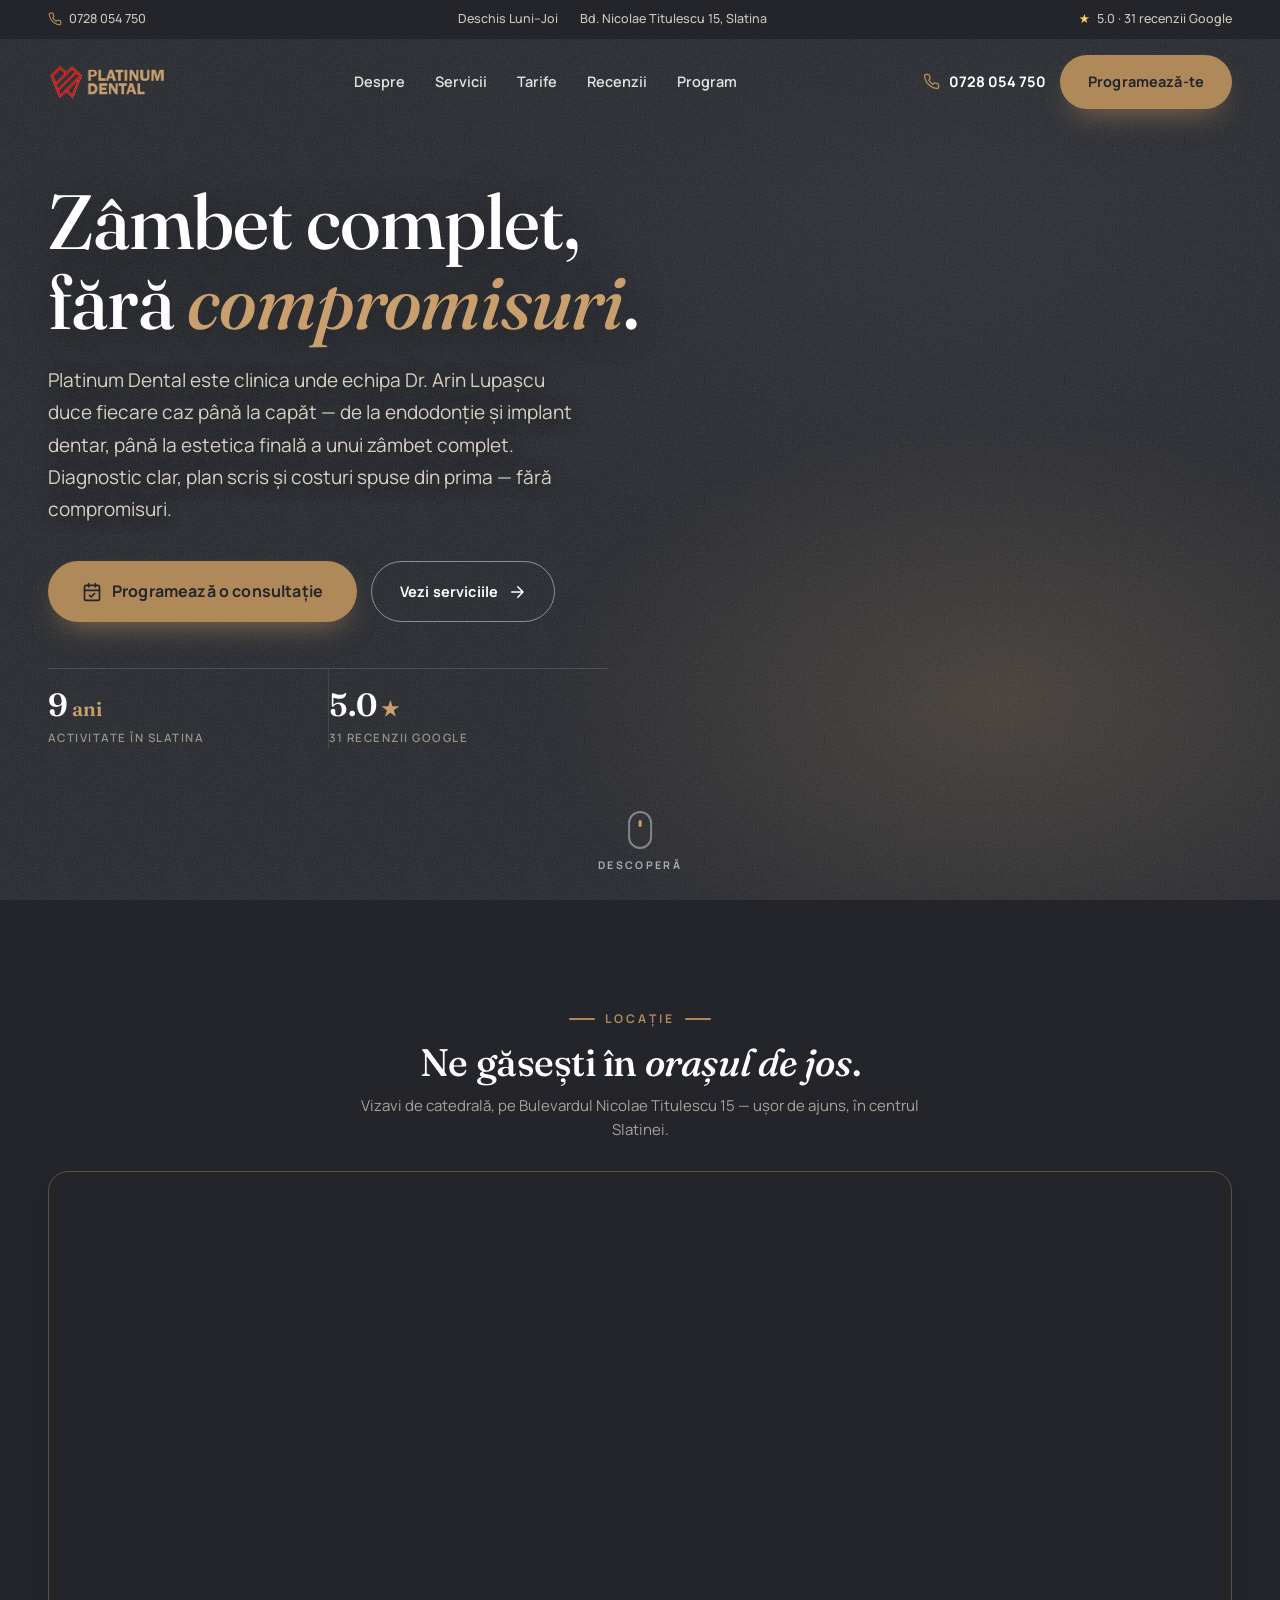
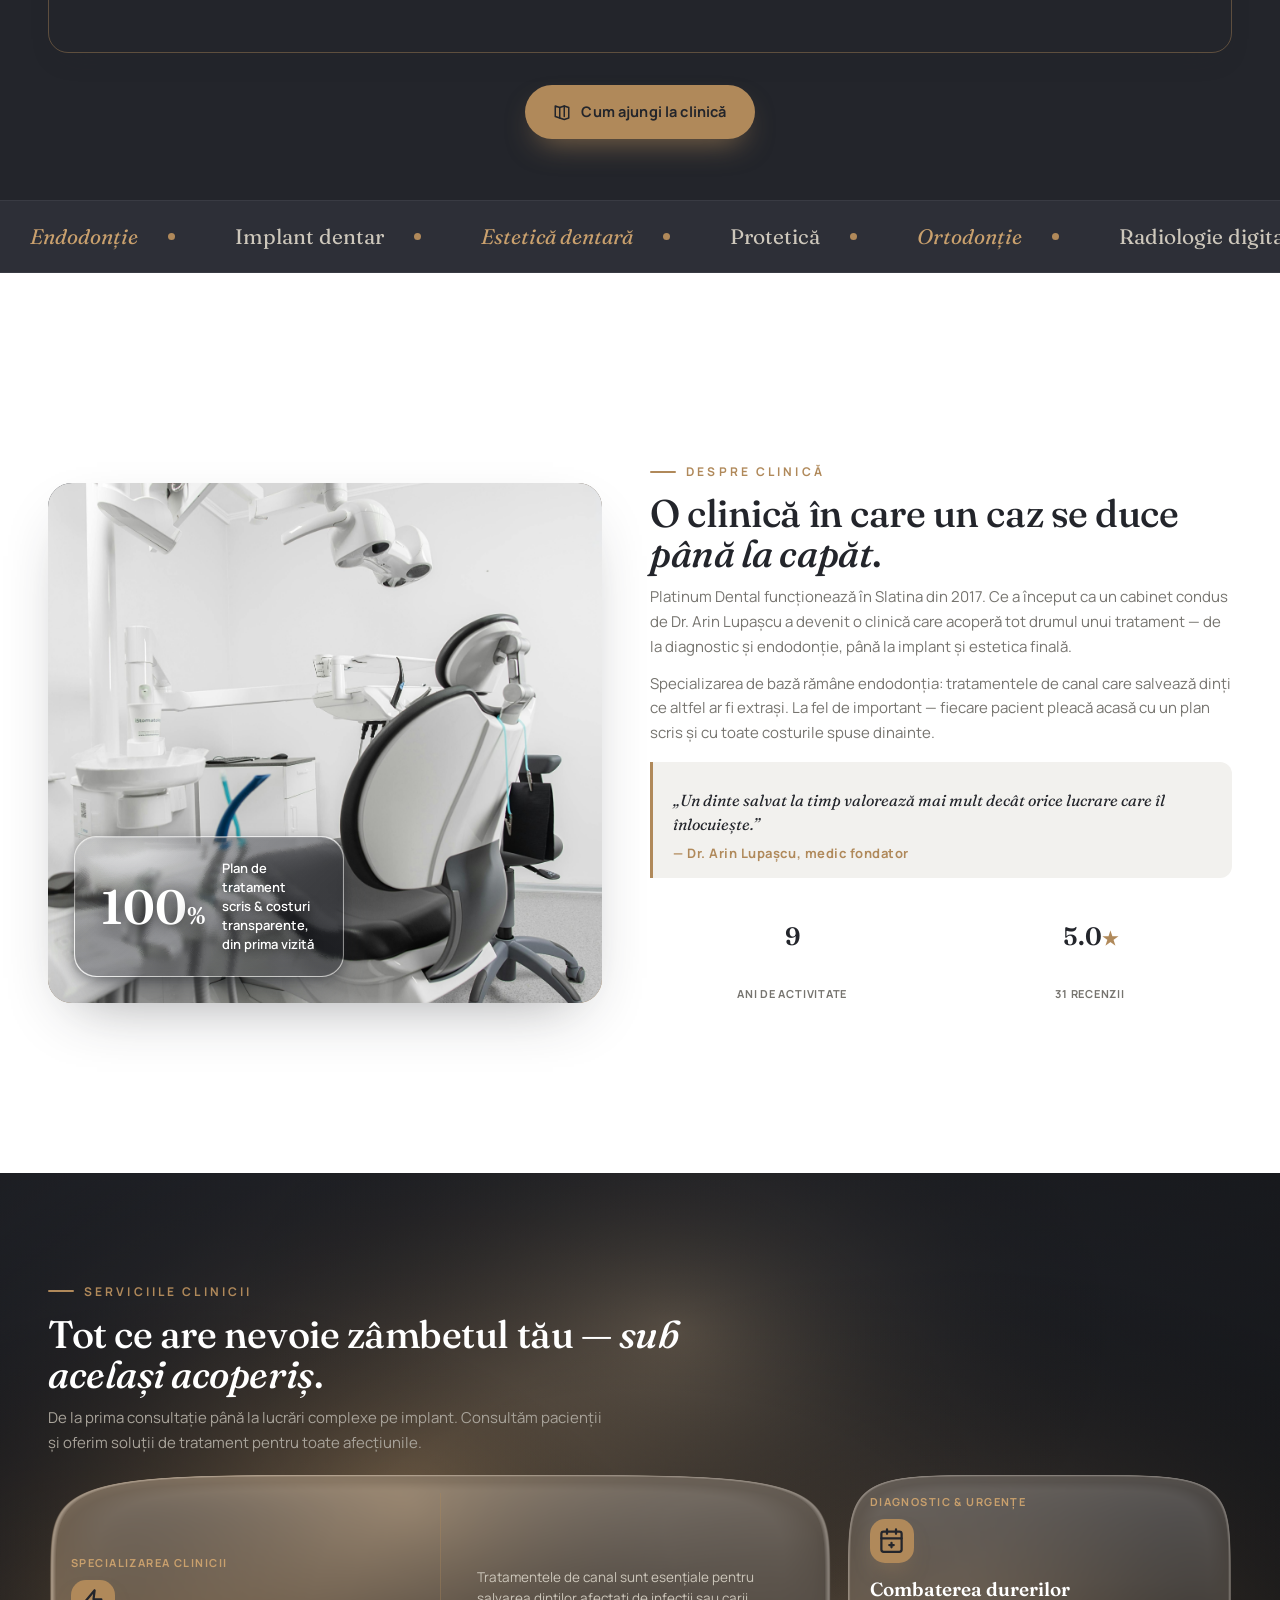
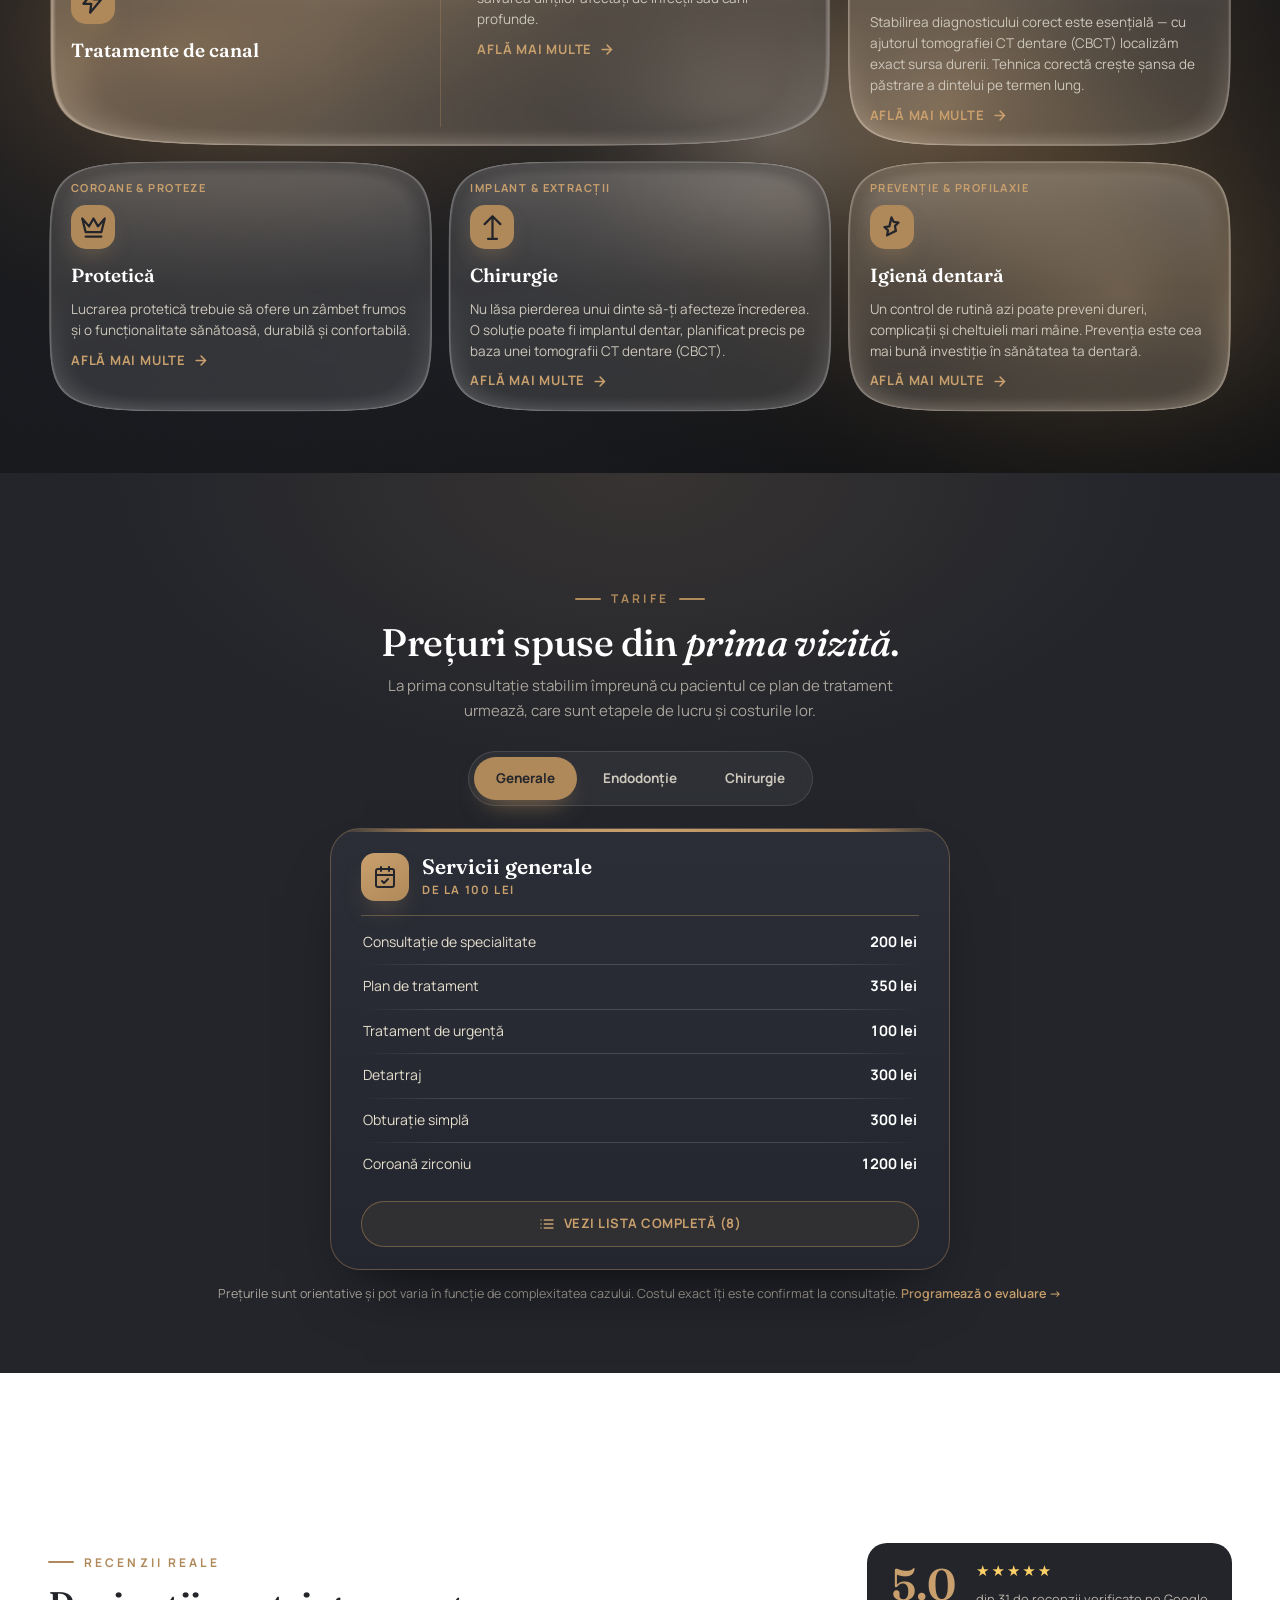
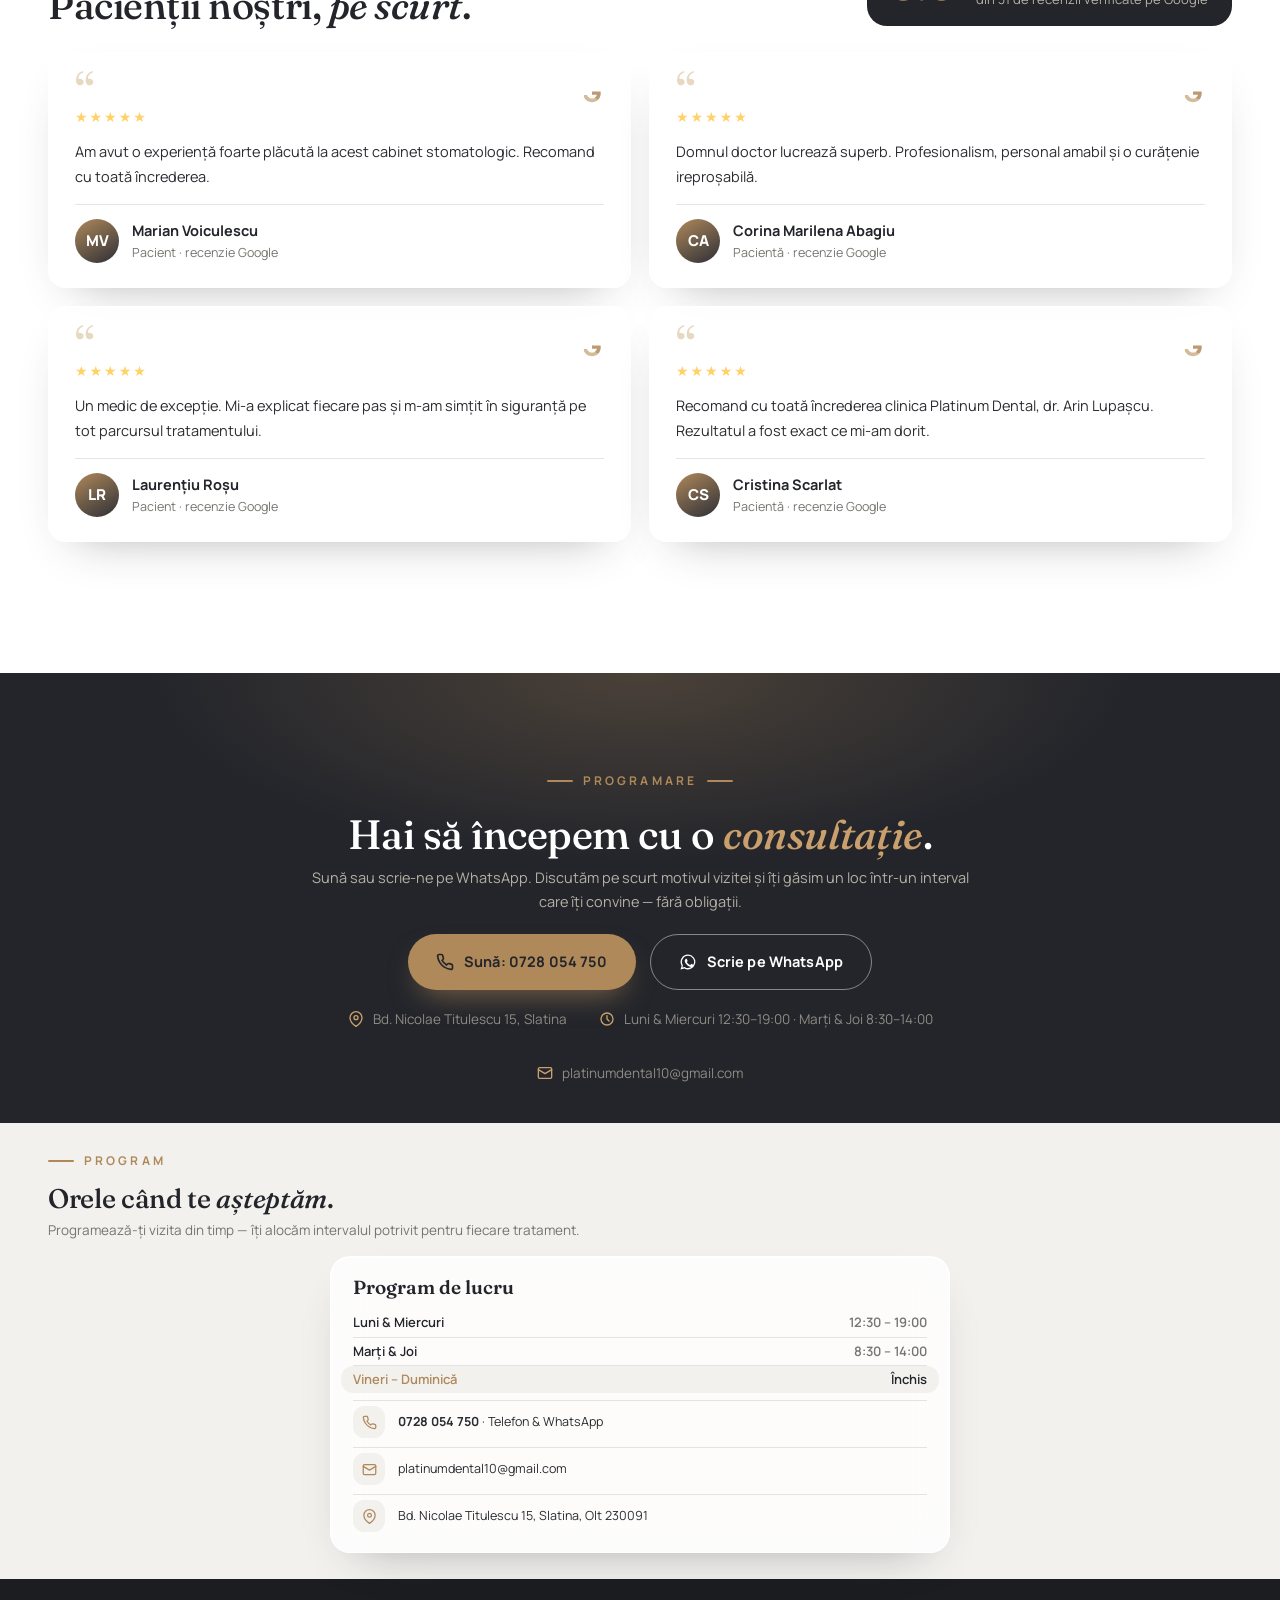
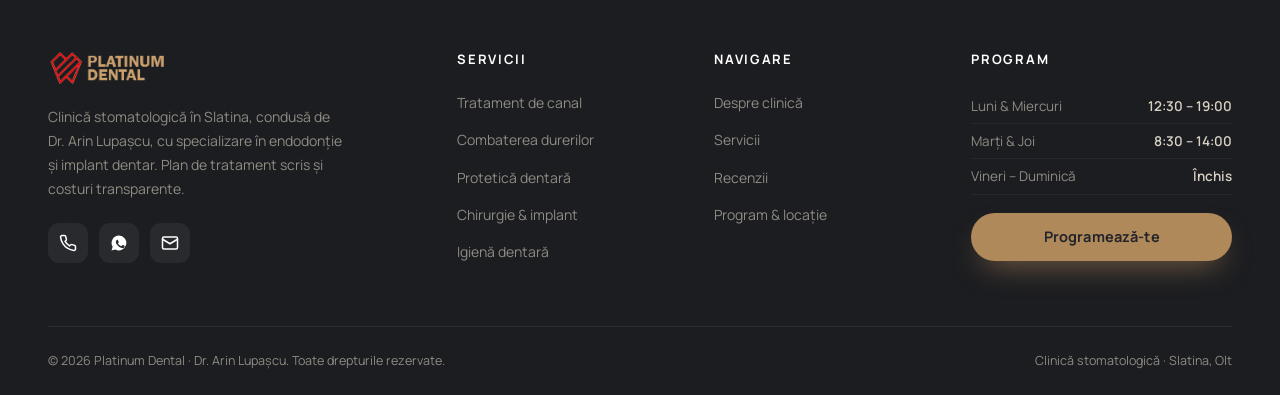
==== commit 095bbbe6: "Move the map into a Locatie section right after the hero - New #locatie section (heading + wide map " ====
--- a/index.html
+++ b/index.html
@@ -603,7 +603,7 @@
 .svc-hint{color:var(--turq-br);margin-top:6px}
 
 /* ═══════════════ PROGRAM ═══════════════ */
-.prog-grid{display:grid;grid-template-columns:1fr 1.1fr;gap:48px;align-items:stretch}
+.prog-grid{max-width:620px;margin:0 auto}
 .hours-card{background:var(--paper);border:1px solid var(--line);
   border-radius:20px;padding:34px 32px;box-shadow:var(--shadow-s)}
 .hours-card h3{font-family:"Fraunces",serif;font-size:24px;font-weight:600;
@@ -631,6 +631,9 @@
 .map-wrap{border-radius:20px;overflow:hidden;border:1px solid var(--line);
   box-shadow:var(--shadow-s);min-height:480px}
 .map-wrap iframe{width:100%;height:100%;min-height:480px;border:0;filter:grayscale(.2)}
+/* ═══════════════ LOCAȚIE ═══════════════ */
+#locatie .map-wrap{border-color:rgba(176,137,90,.42)}
+.loc-cta{text-align:center;margin-top:32px}
 
 /* ═══════════════ CONTACT CTA ═══════════════ */
 .cta{position:relative;background:var(--ink);overflow:hidden;text-align:center}
@@ -941,8 +944,6 @@
   .hrow{padding:8px 0;font-size:14px}
   .contact-list{margin-top:14px}
   .contact-list a,.contact-list div{padding:9px 0}
-  .map-wrap{min-height:0;height:100%}
-  .map-wrap iframe{min-height:0}
 
   /* ── contact + program: stacked into one screen, ~half a viewport each ── */
   #contact,#program{min-height:50vh;min-height:50dvh}
@@ -1102,6 +1103,28 @@
   </a>
 </section>
 
+<!-- ═══════════════ LOCAȚIE ═══════════════ -->
+<section class="band dark-sec" id="locatie">
+  <div class="wrap">
+    <div class="sec-head center reveal">
+      <span class="eyebrow center">Locație</span>
+      <h2 class="display">Ne găsești în <span class="serif-i">orașul de jos</span>.</h2>
+      <p>Vizavi de catedrală, pe Bulevardul Nicolae Titulescu 15 — ușor de ajuns, în centrul Slatinei.</p>
+    </div>
+    <div class="map-wrap reveal" style="--d:.1s">
+      <iframe src="https://www.google.com/maps?q=44.431919,24.355544&hl=ro&z=16&output=embed"
+              title="Locația Platinum Dental pe hartă" loading="lazy"
+              referrerpolicy="no-referrer-when-downgrade"></iframe>
+    </div>
+    <div class="loc-cta reveal" style="--d:.16s">
+      <a class="btn btn-turq" href="https://www.google.com/maps/dir/?api=1&destination=44.431919,24.355544" target="_blank" rel="noopener">
+        <svg viewBox="0 0 24 24" fill="none" stroke="currentColor" stroke-width="2" stroke-linecap="round" stroke-linejoin="round"><path d="M9 20l-6-2V4l6 2 6-2 6 2v14l-6 2-6-2z"/><path d="M9 6v14M15 4v14"/></svg>
+        Cum ajungi la clinică
+      </a>
+    </div>
+  </div>
+</section>
+
 <!-- ═══════════════ MARQUEE ═══════════════ -->
 <div class="marquee" aria-hidden="true">
   <div class="marquee-track">
@@ -1401,9 +1424,9 @@
 <section class="band ice-sec" id="program">
   <div class="wrap">
     <div class="sec-head reveal">
-      <span class="eyebrow">Program &amp; locație</span>
-      <h2 class="display">Ne găsești în <span class="serif-i">orașul de jos</span>.</h2>
-      <p>Vizavi de catedrală, pe Bulevardul Nicolae Titulescu 15 — ușor de ajuns, în centrul Slatinei.</p>
+      <span class="eyebrow">Program</span>
+      <h2 class="display">Orele când te <span class="serif-i">așteptăm</span>.</h2>
+      <p>Programează-ți vizita din timp — îți alocăm intervalul potrivit pentru fiecare tratament.</p>
     </div>
     <div class="prog-grid">
       <div class="reveal">
@@ -1428,11 +1451,6 @@
             </div>
           </div>
         </div>
-      </div>
-      <div class="map-wrap reveal" style="--d:.12s">
-        <iframe src="https://www.google.com/maps?q=44.431919,24.355544&hl=ro&z=16&output=embed"
-                title="Locația Platinum Dental pe hartă" loading="lazy"
-                referrerpolicy="no-referrer-when-downgrade"></iframe>
       </div>
     </div>
   </div>
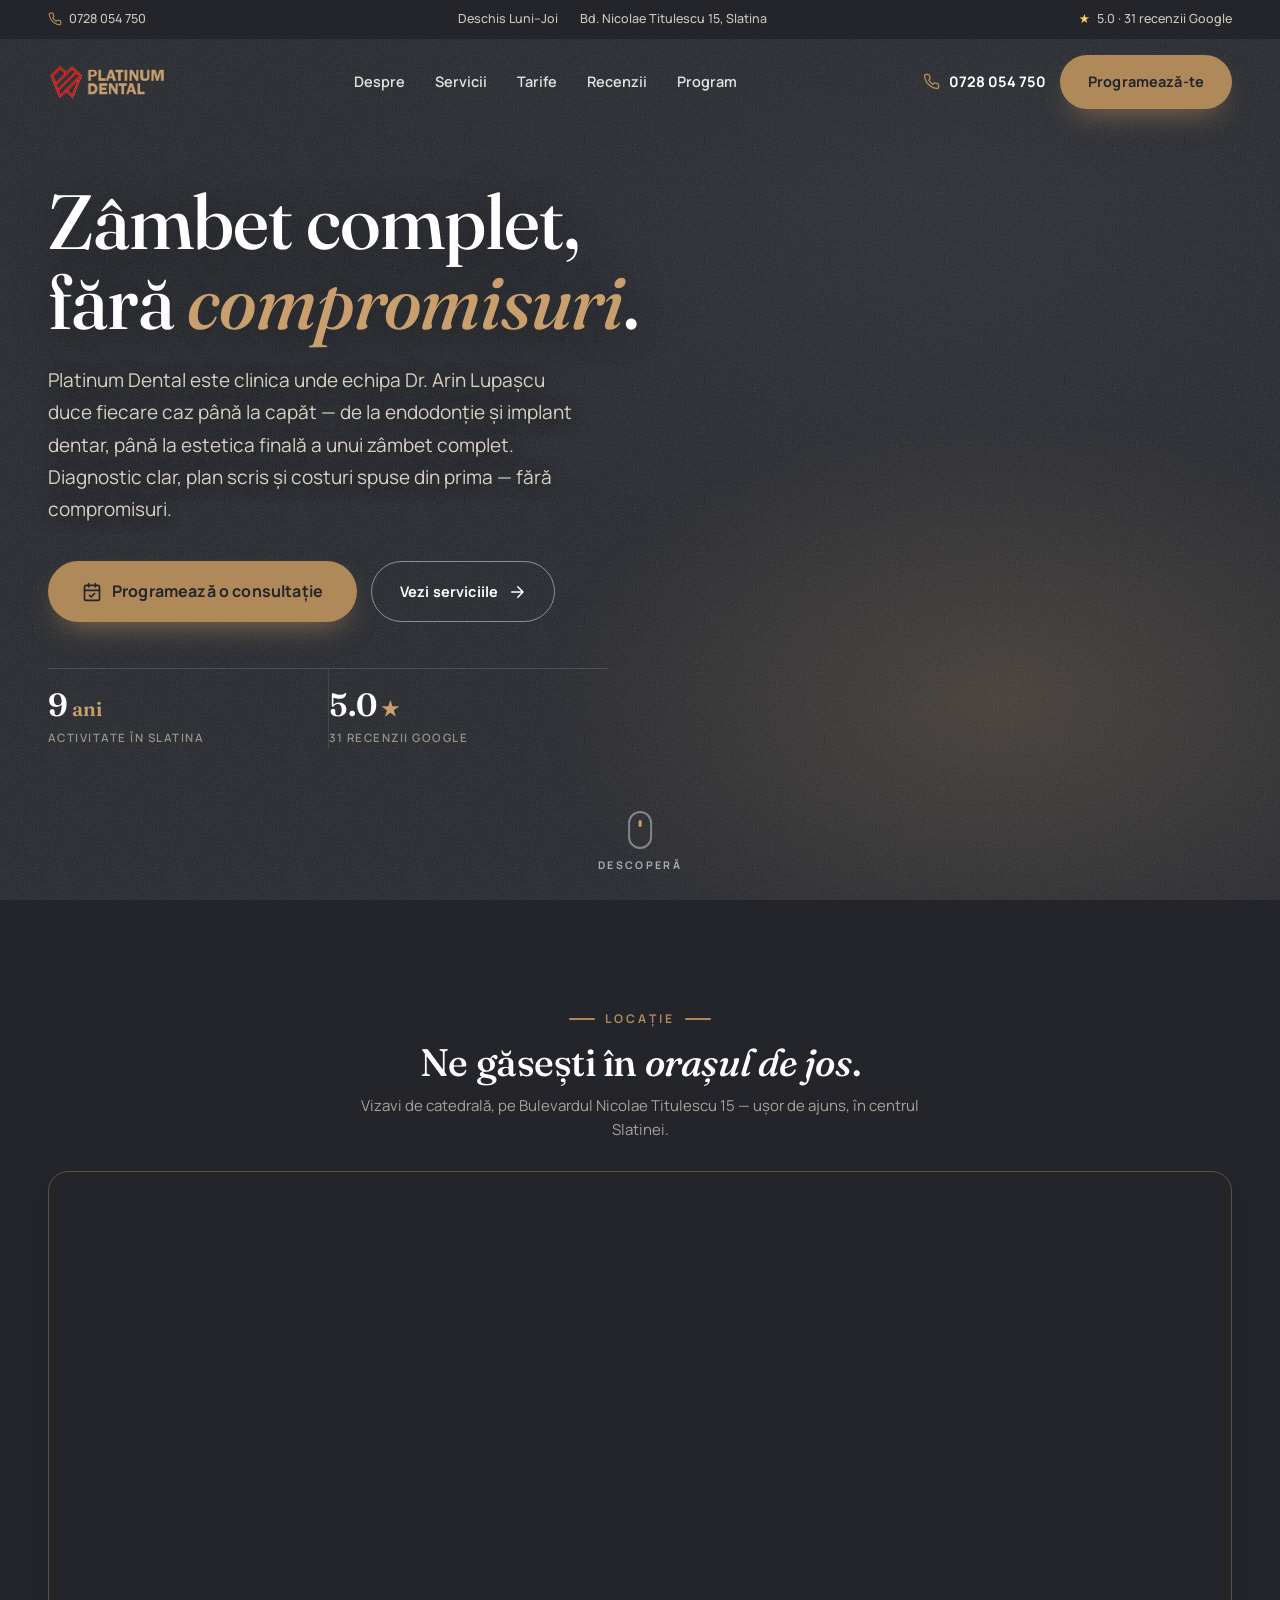
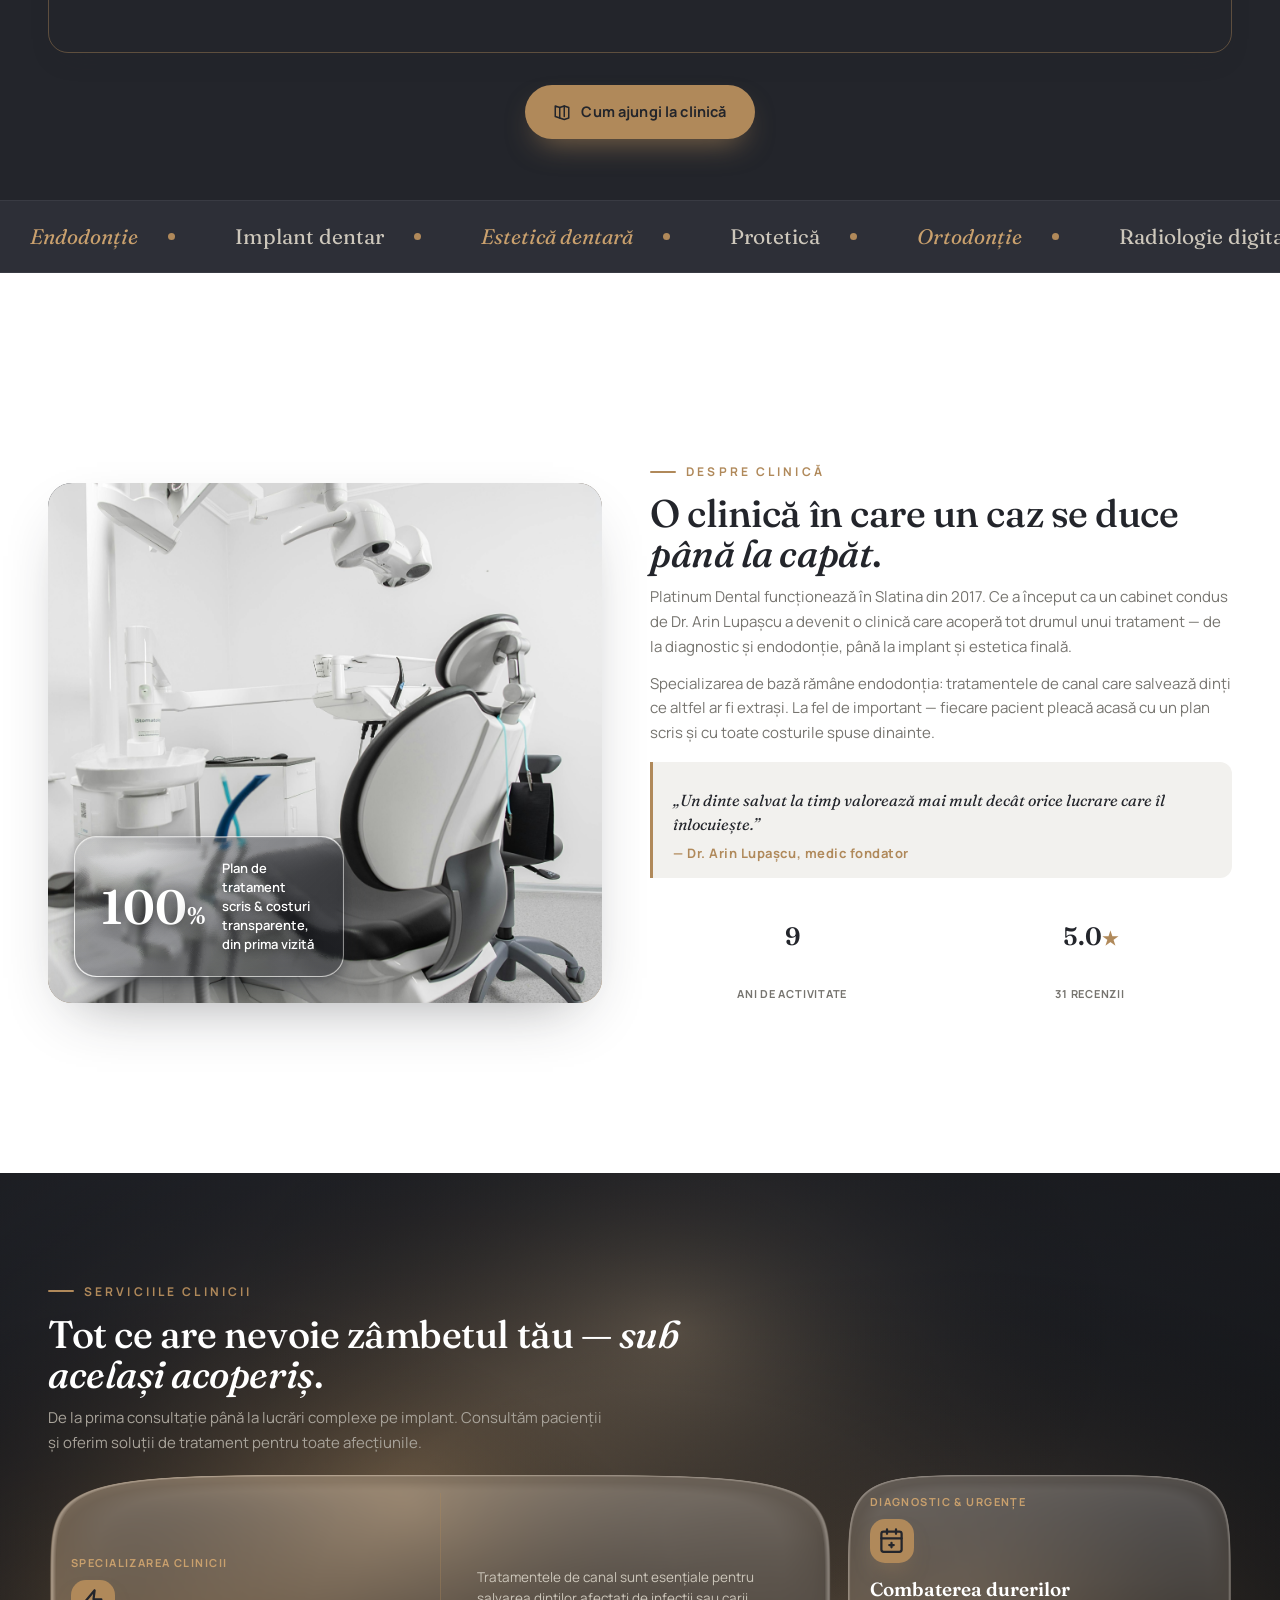
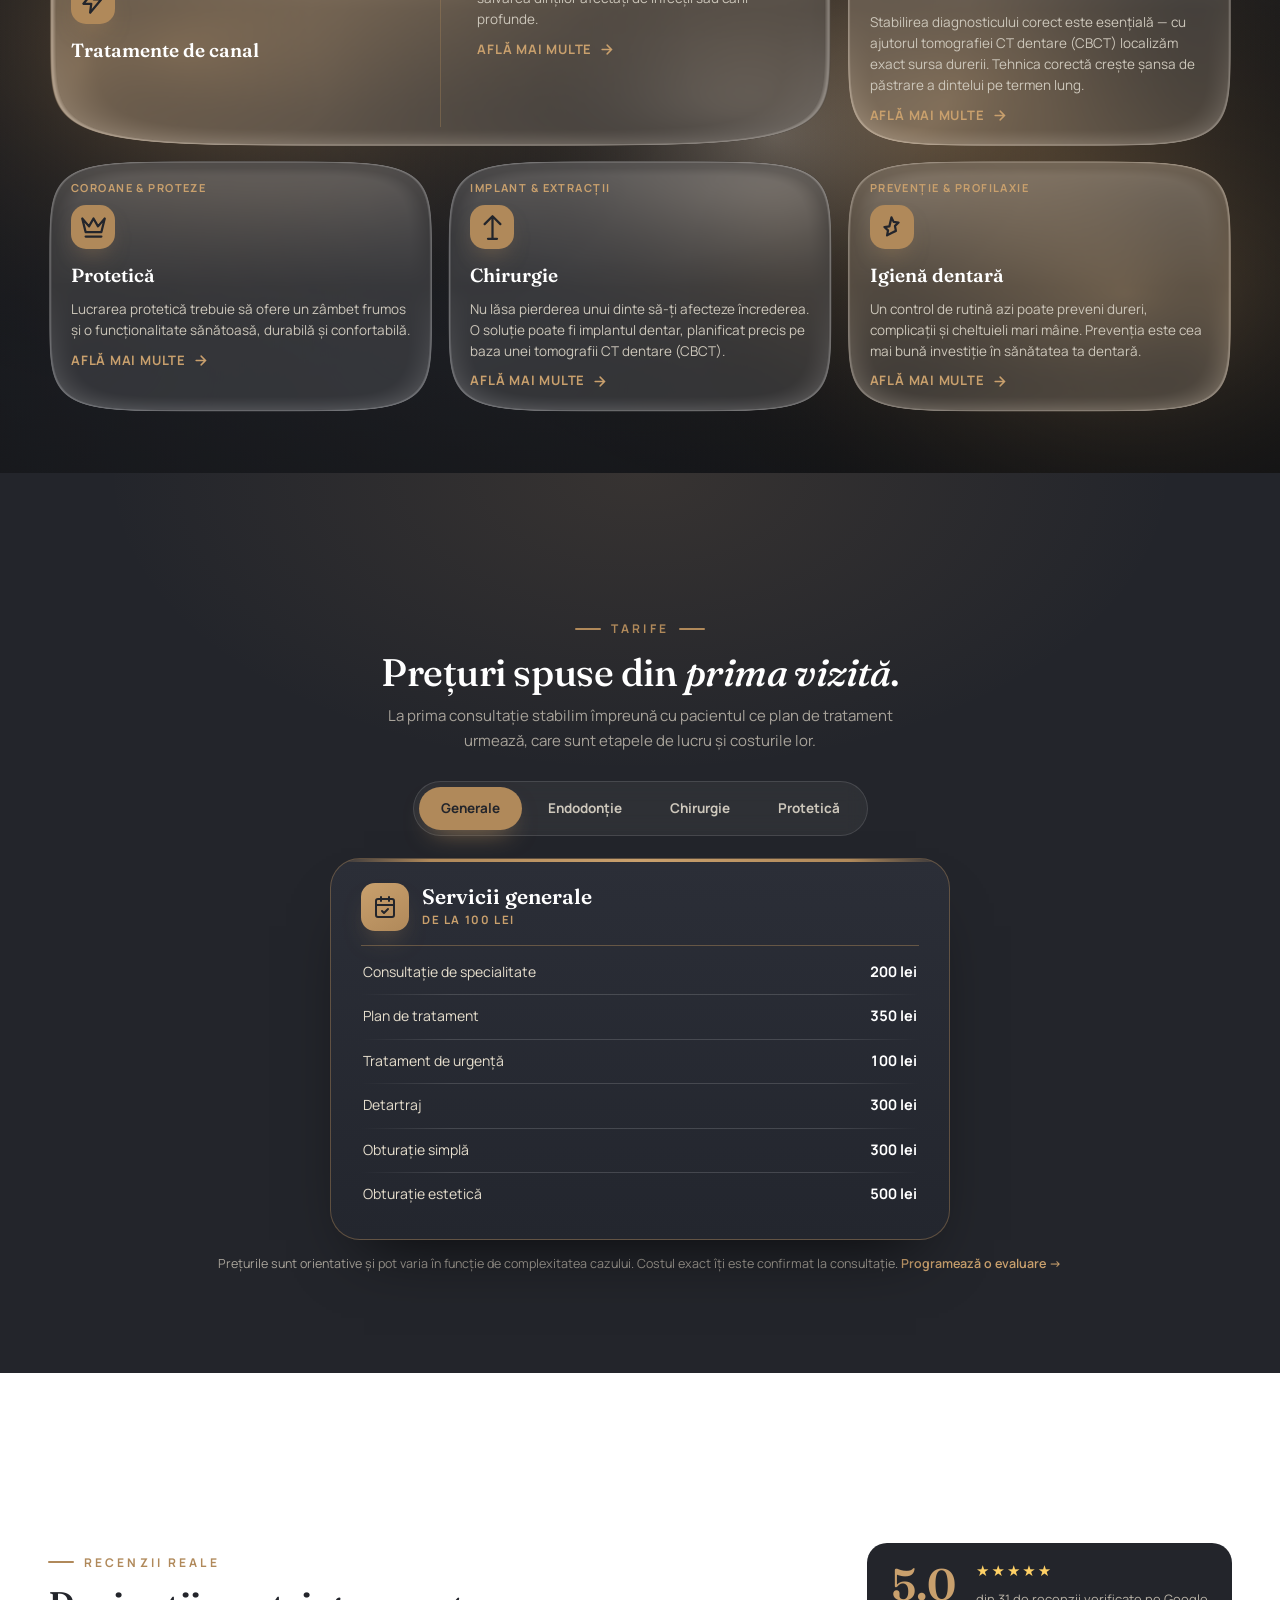
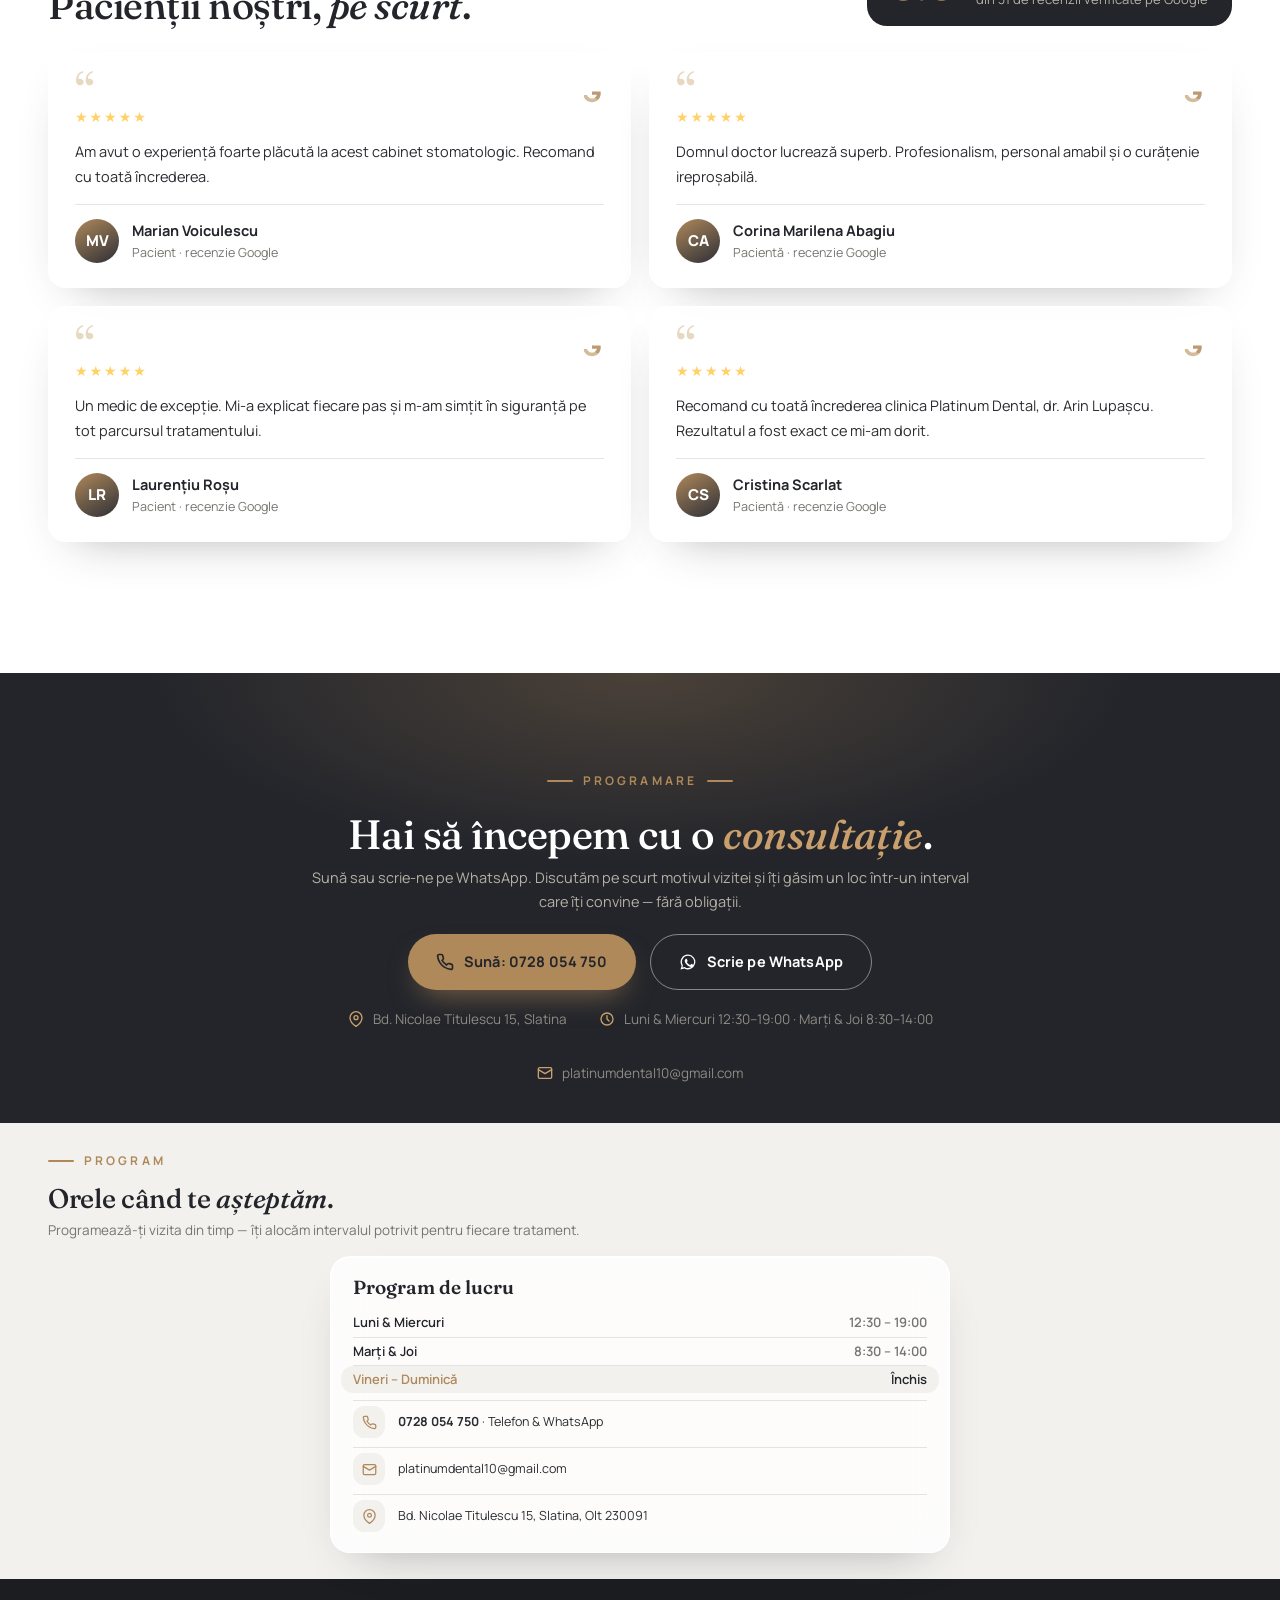
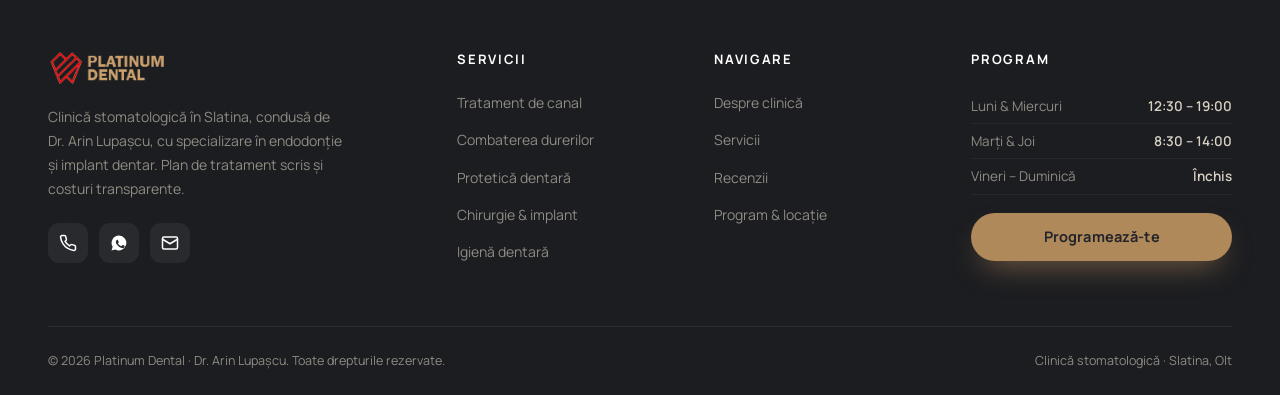
==== commit a793d608: "Tarife: add Protetică tab, regroup pricing - Split "Chirurgie & protetică" tab into separate Chirurg" ====
--- a/index.html
+++ b/index.html
@@ -1255,6 +1255,7 @@
         <button class="price-tab" type="button" id="ptab-0" role="tab" aria-selected="true" aria-controls="ppanel-0">Generale</button>
         <button class="price-tab" type="button" id="ptab-1" role="tab" aria-selected="false" aria-controls="ppanel-1" tabindex="-1">Endodonție</button>
         <button class="price-tab" type="button" id="ptab-2" role="tab" aria-selected="false" aria-controls="ppanel-2" tabindex="-1">Chirurgie</button>
+        <button class="price-tab" type="button" id="ptab-3" role="tab" aria-selected="false" aria-controls="ppanel-3" tabindex="-1">Protetică</button>
       </div>
     </div>
 
@@ -1272,23 +1273,19 @@
           <li><span>Tratament de urgență</span><b>100&nbsp;lei</b></li>
           <li><span>Detartraj</span><b>300&nbsp;lei</b></li>
           <li><span>Obturație simplă</span><b>300&nbsp;lei</b></li>
-          <li><span>Coroană zirconiu</span><b>1200&nbsp;lei</b></li>
-          <li class="price-extra"><span>Tratament endodontic și obturație monocanalicular</span><b>300&nbsp;lei</b></li>
-          <li class="price-extra"><span>Retratament monocanalicular</span><b>400&nbsp;lei</b></li>
+          <li><span>Obturație estetică</span><b>500&nbsp;lei</b></li>
         </ul>
-        <button class="price-more" type="button" data-modal>
-          <svg viewBox="0 0 24 24" fill="none" stroke="currentColor" stroke-width="2" stroke-linecap="round"><path d="M8 6h13M8 12h13M8 18h13M3 6h.01M3 12h.01M3 18h.01"/></svg>
-          Vezi lista completă (8)
-        </button>
       </div>
 
       <!-- Endodonție -->
       <div class="price-card" id="ppanel-1" role="tabpanel" aria-labelledby="ptab-1" tabindex="0" hidden>
         <div class="price-head">
           <div class="svc-ic"><svg viewBox="0 0 24 24" fill="none" stroke="currentColor" stroke-width="2" stroke-linecap="round" stroke-linejoin="round"><path d="M13 2L3 14h7l-1 8 10-12h-7l1-8z"/></svg></div>
-          <div><h3>Endodonție</h3><span class="from">de la 400 lei</span></div>
+          <div><h3>Endodonție</h3><span class="from">de la 300 lei</span></div>
         </div>
         <ul class="price-list">
+          <li><span>Tratament endodontic și obturație monocanalicular</span><b>300&nbsp;lei</b></li>
+          <li><span>Retratament monocanalicular</span><b>400&nbsp;lei</b></li>
           <li><span>Tratament endodontic și obturație bicanalicular</span><b>400&nbsp;lei</b></li>
           <li><span>Retratament bicanalicular</span><b>500&nbsp;lei</b></li>
           <li><span>Tratament endodontic și obturație molar</span><b>600&nbsp;lei</b></li>
@@ -1305,21 +1302,35 @@
         </ul>
         <button class="price-more" type="button" data-modal>
           <svg viewBox="0 0 24 24" fill="none" stroke="currentColor" stroke-width="2" stroke-linecap="round"><path d="M8 6h13M8 12h13M8 18h13M3 6h.01M3 12h.01M3 18h.01"/></svg>
-          Vezi lista completă (13)
+          Vezi lista completă (15)
         </button>
       </div>
 
-      <!-- Chirurgie & protetică -->
+      <!-- Chirurgie -->
       <div class="price-card" id="ppanel-2" role="tabpanel" aria-labelledby="ptab-2" tabindex="0" hidden>
         <div class="price-head">
-          <div class="svc-ic"><svg viewBox="0 0 24 24" fill="none" stroke="currentColor" stroke-width="2" stroke-linecap="round" stroke-linejoin="round"><path d="m2 4 3 12h14l3-12-6 7-4-7-4 7-6-7z"/><path d="M5 20h14"/></svg></div>
-          <div><h3>Chirurgie &amp; protetică</h3><span class="from">de la 100 lei</span></div>
+          <div class="svc-ic"><svg viewBox="0 0 24 24" fill="none" stroke="currentColor" stroke-width="2" stroke-linecap="round" stroke-linejoin="round"><circle cx="12" cy="12" r="9"/><path d="M9 12h6M12 9v6"/></svg></div>
+          <div><h3>Chirurgie</h3><span class="from">de la 100 lei</span></div>
         </div>
         <ul class="price-list">
-          <li><span>Coroană metalo-ceramică</span><b>750&nbsp;lei</b></li>
-          <li><span>Ablație coroană</span><b>100&nbsp;lei</b></li>
           <li><span>Gingivectomie</span><b>100&nbsp;lei</b></li>
           <li><span>Chiuretaj</span><b>100&nbsp;lei</b></li>
+          <li><span>Inserare implant</span><b>2500&nbsp;lei</b></li>
+        </ul>
+      </div>
+
+      <!-- Protetică -->
+      <div class="price-card" id="ppanel-3" role="tabpanel" aria-labelledby="ptab-3" tabindex="0" hidden>
+        <div class="price-head">
+          <div class="svc-ic"><svg viewBox="0 0 24 24" fill="none" stroke="currentColor" stroke-width="2" stroke-linecap="round" stroke-linejoin="round"><path d="m2 4 3 12h14l3-12-6 7-4-7-4 7-6-7z"/><path d="M5 20h14"/></svg></div>
+          <div><h3>Protetică</h3><span class="from">de la 100 lei</span></div>
+        </div>
+        <ul class="price-list">
+          <li><span>Coroană zirconiu</span><b>1200&nbsp;lei</b></li>
+          <li><span>Coroană metalo-ceramică</span><b>750&nbsp;lei</b></li>
+          <li><span>Coroană provizorie PMMA</span><b>400&nbsp;lei</b></li>
+          <li><span>Coroană provizorie Scutan (făcută în cabinet)</span><b>200&nbsp;lei</b></li>
+          <li><span>Ablație coroană</span><b>100&nbsp;lei</b></li>
         </ul>
       </div>
 
